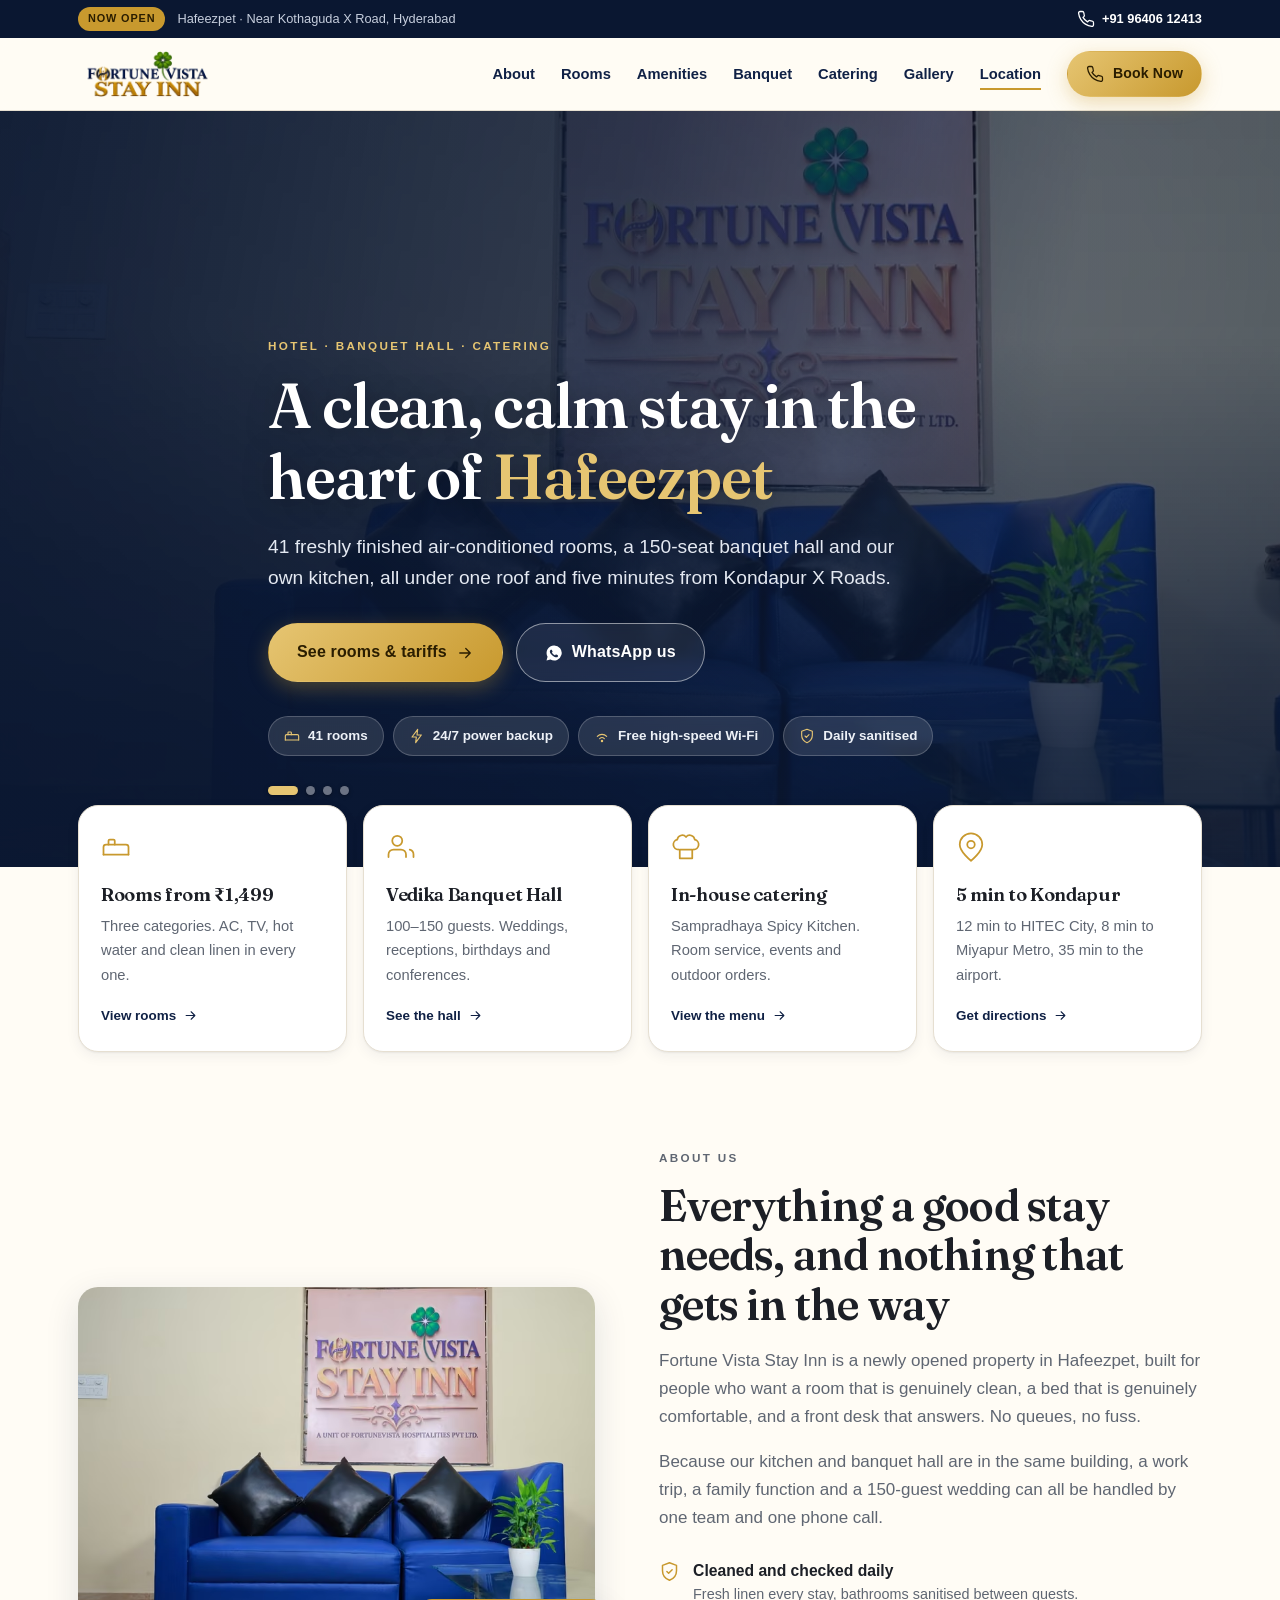
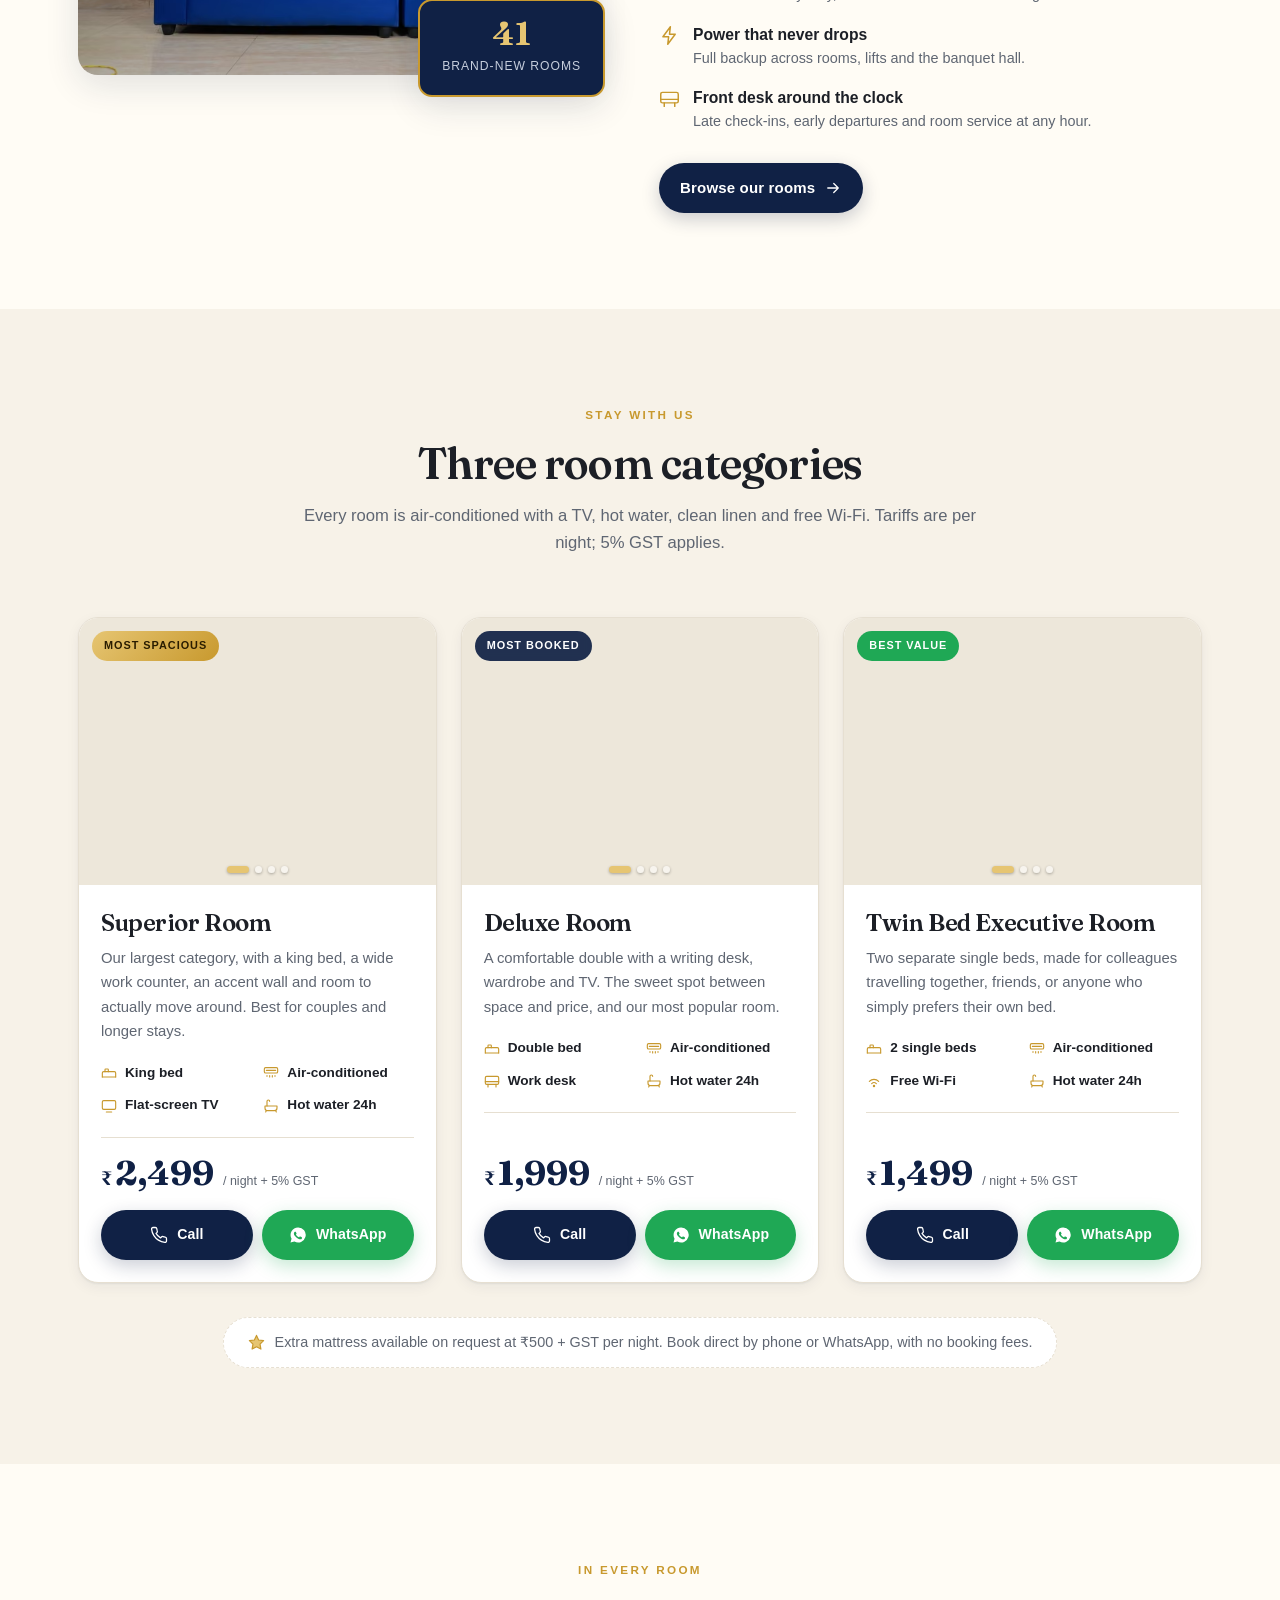
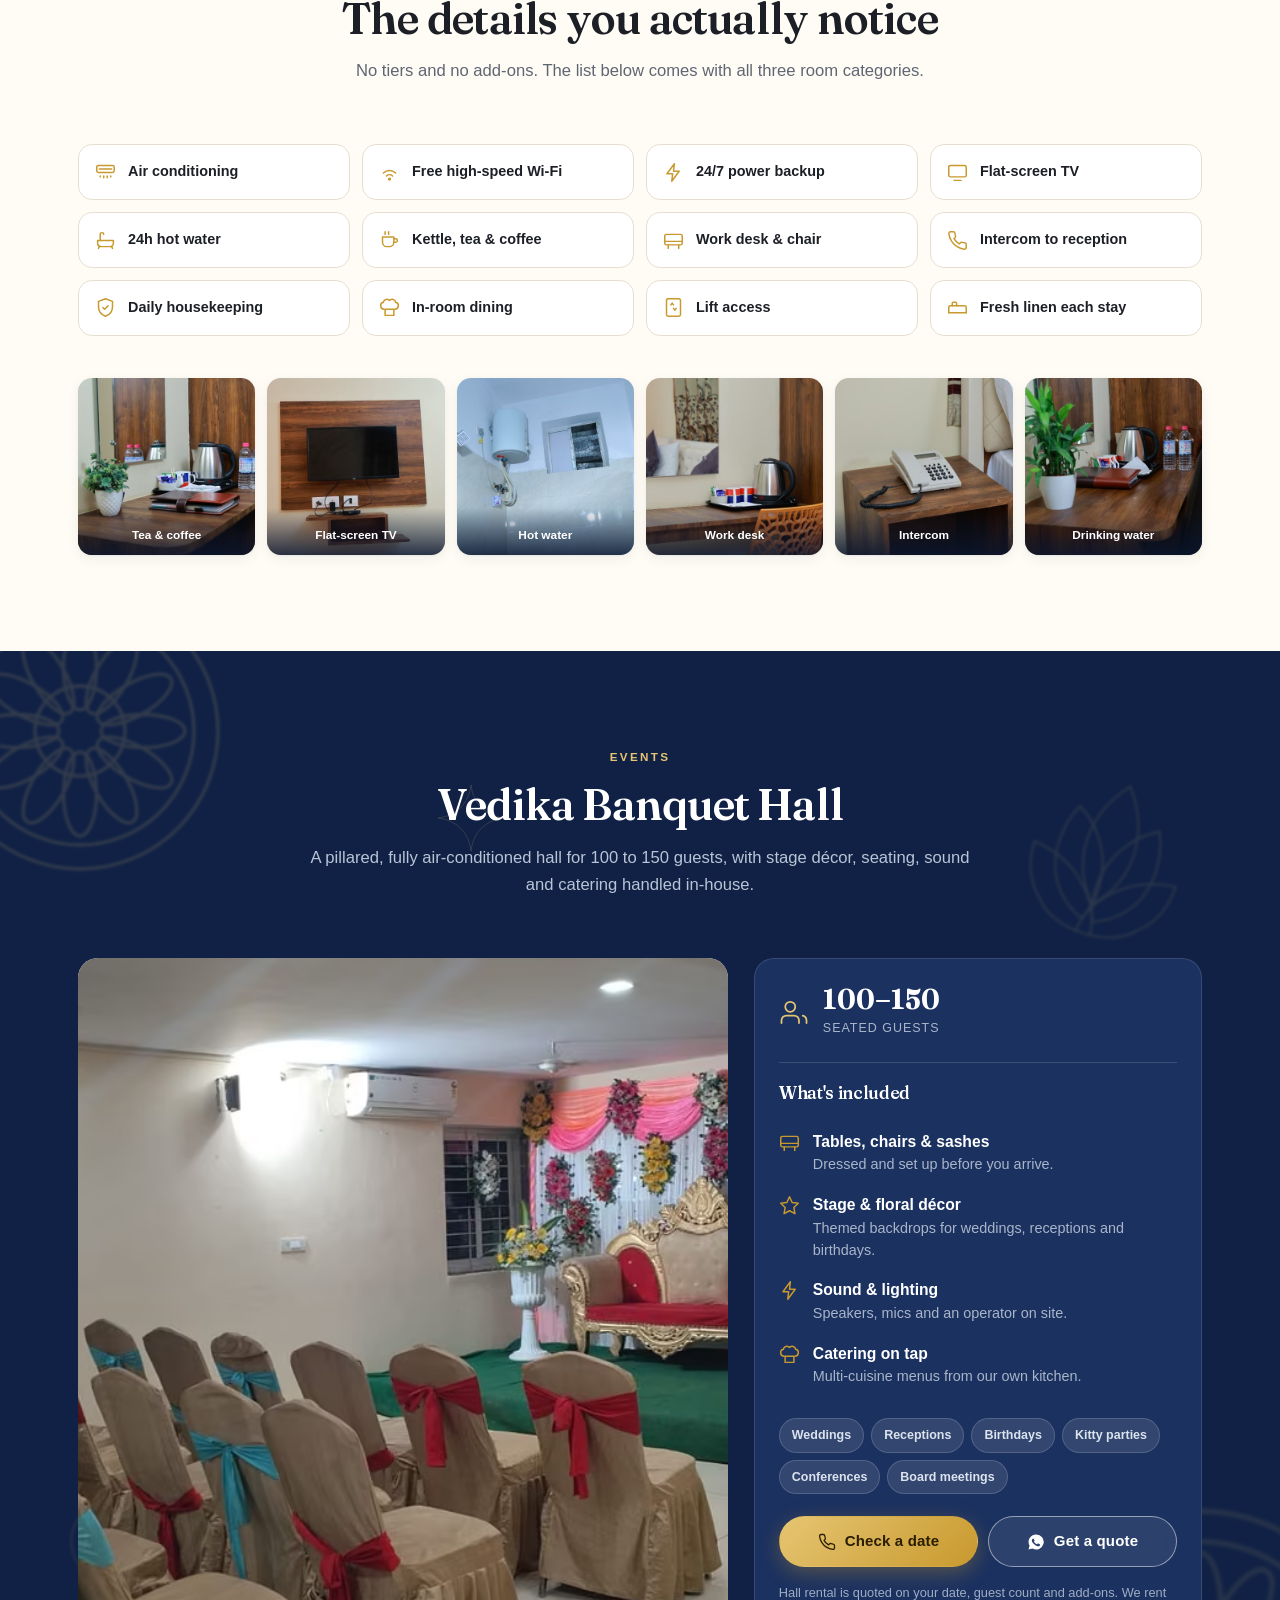
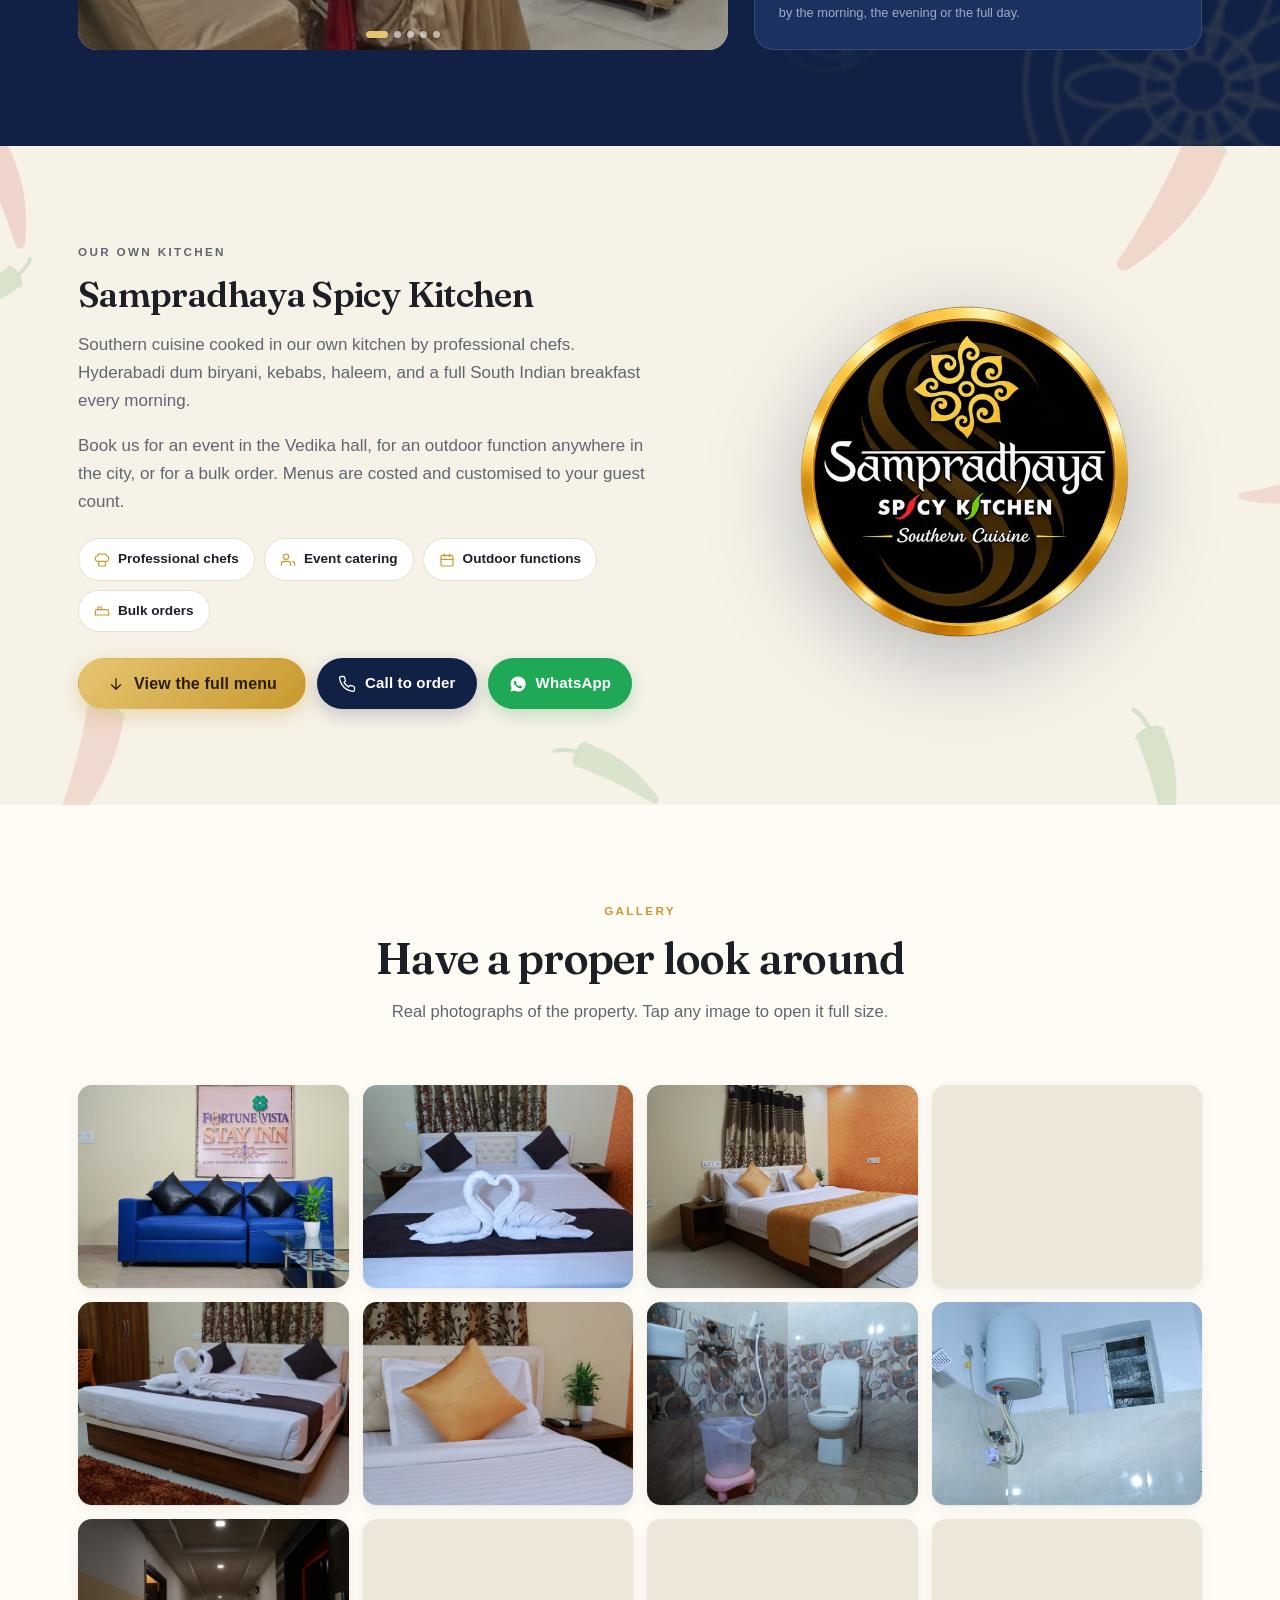
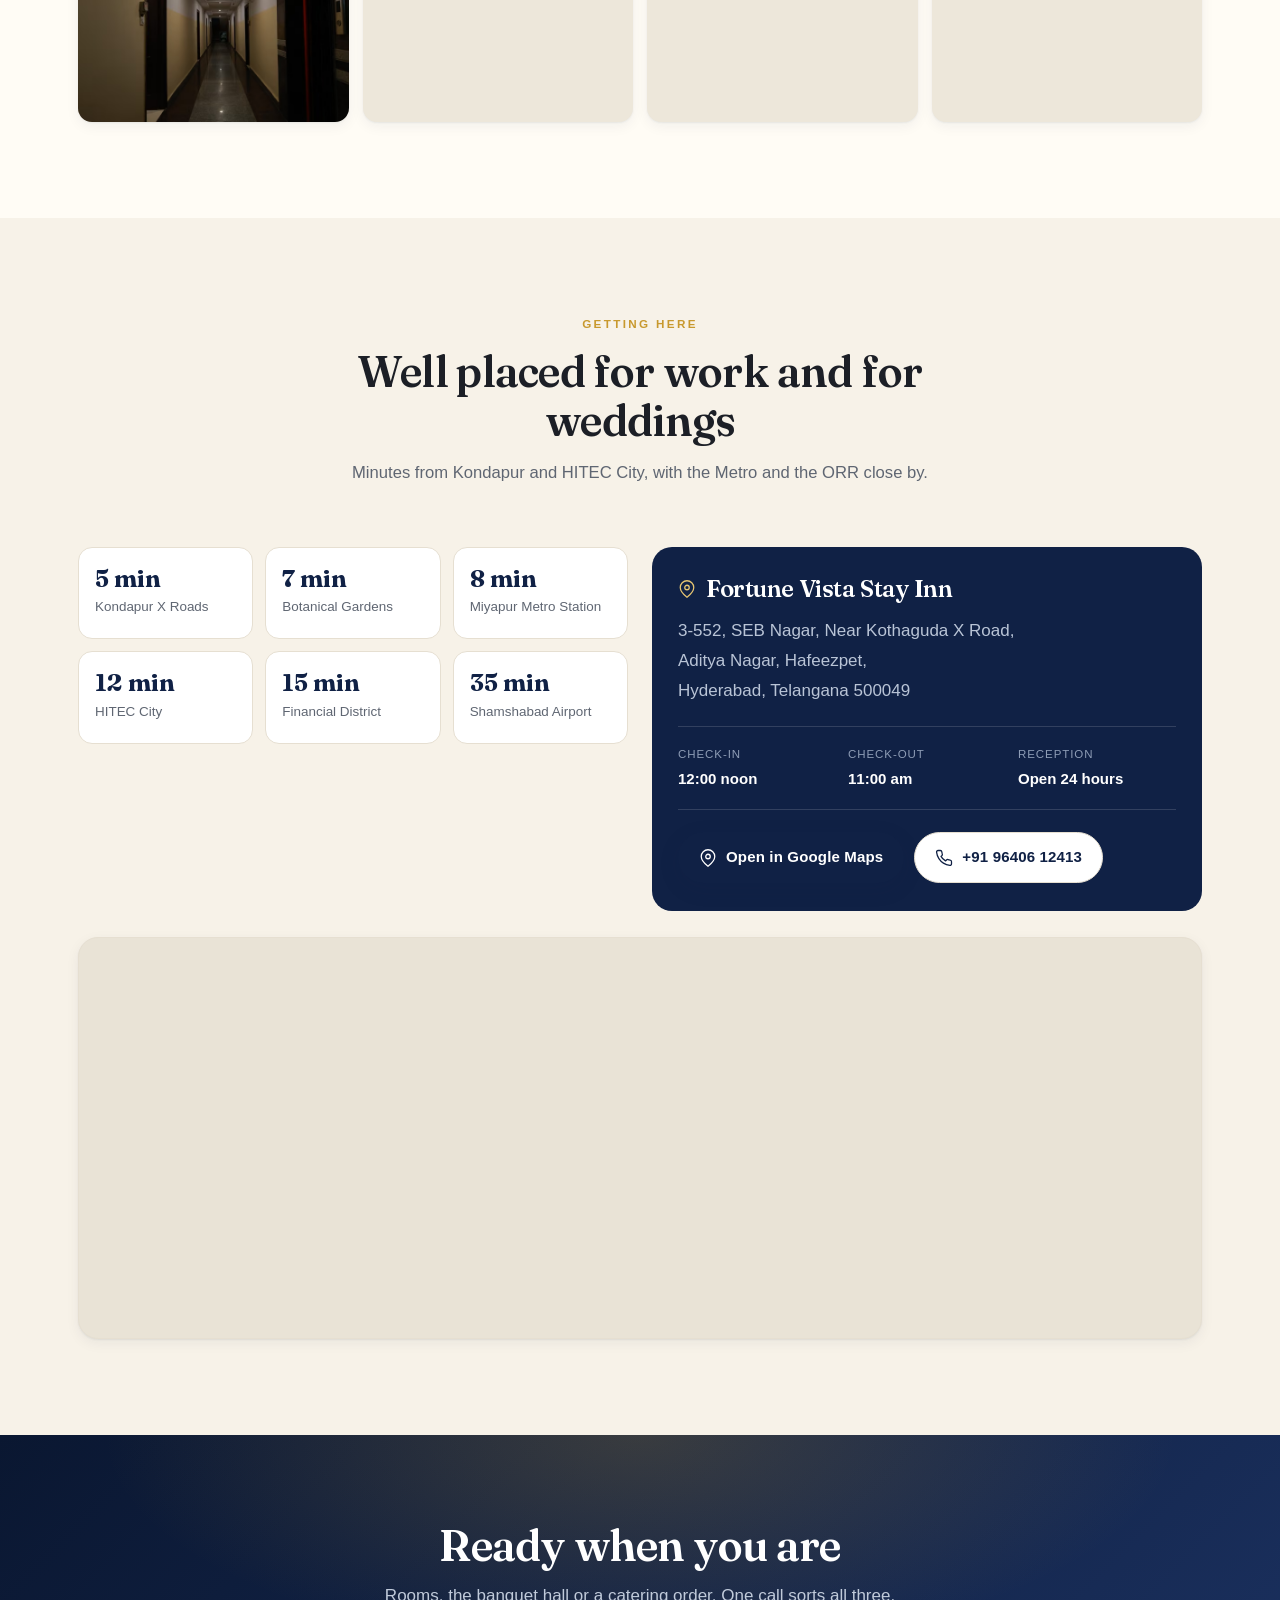
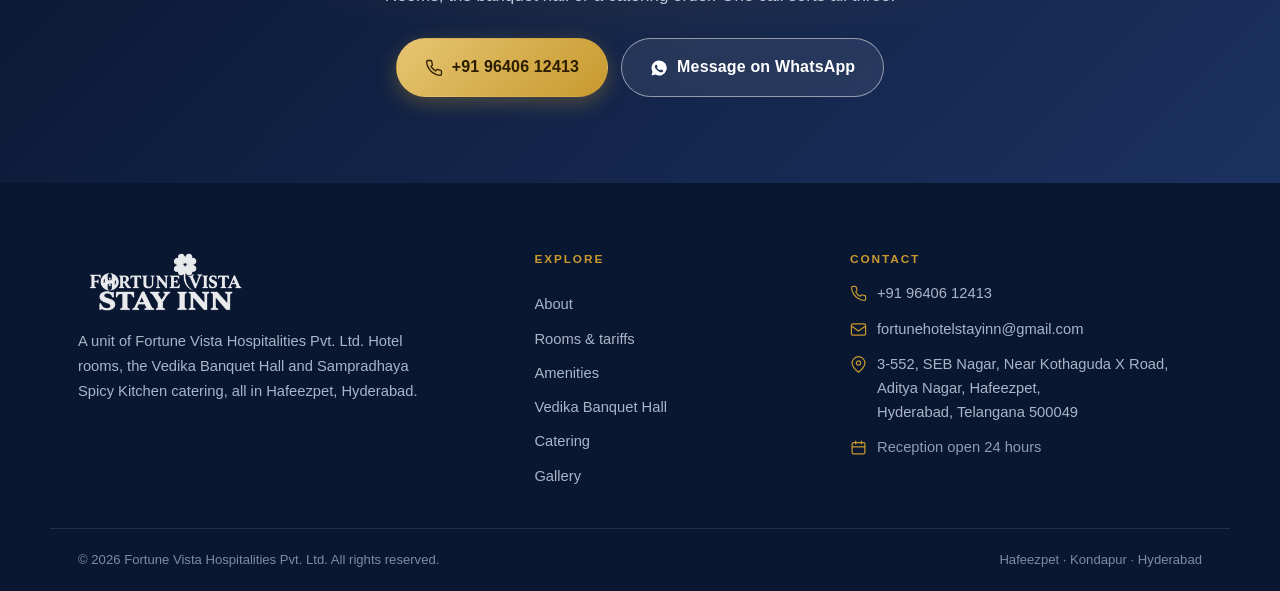
==== index.html @ 3d6b83bf "Build Fortune Vista Stay Inn one-page site Static one-pager for the hotel, Vedika Banquet Hall and S" ====
<!doctype html>
<html lang="en">
<head>
<meta charset="utf-8">
<meta name="viewport" content="width=device-width,initial-scale=1,viewport-fit=cover">
<title>Fortune Vista Stay Inn | Hotel, Banquet Hall &amp; Catering in Hafeezpet, Hyderabad</title>
<meta name="description" content="41 clean, air-conditioned rooms from ₹1,499 in Hafeezpet, Hyderabad. Vedika Banquet Hall for 100–150 guests and Sampradhaya Spicy Kitchen catering. 5 min from Kondapur X Roads.">
<meta name="theme-color" content="#102145">
<link rel="canonical" href="https://www.fortunevistahospitalities.com/">

<meta property="og:type" content="hotel">
<meta property="og:site_name" content="Fortune Vista Stay Inn">
<meta property="og:title" content="Fortune Vista Stay Inn | Rooms, Banquet Hall &amp; Catering in Hafeezpet">
<meta property="og:description" content="41 clean air-conditioned rooms from ₹1,499. Vedika Banquet Hall for 100–150 guests. In-house catering by Sampradhaya Spicy Kitchen.">
<meta property="og:image" content="assets/img/hero-1280.webp">
<meta name="twitter:card" content="summary_large_image">

<link rel="icon" href="assets/img/favicon.svg" type="image/svg+xml">
<link rel="apple-touch-icon" href="assets/img/sampradhaya.png">

<link rel="preload" href="assets/fonts/fraunces-latin.woff2" as="font" type="font/woff2" crossorigin>
<link rel="preload" as="image" href="assets/img/hero-1280.avif" type="image/avif" fetchpriority="high"
      imagesrcset="assets/img/hero-768.avif 768w, assets/img/hero-1280.avif 1280w, assets/img/hero-1600.avif 1600w"
      imagesizes="100vw">
<link rel="stylesheet" href="assets/css/styles.css">
<script>document.documentElement.className+=" js";</script>

<script type="application/ld+json">
{"@context":"https://schema.org","@type":"Hotel","name":"Fortune Vista Stay Inn",
"description":"Premium business hotel with 41 rooms, Vedika Banquet Hall and in-house catering in Hafeezpet, Hyderabad.",
"image":"https://www.fortunevistahospitalities.com/assets/img/hero-1280.webp",
"telephone":"+919640612413","email":"fortunehotelstayinn@gmail.com",
"address":{"@type":"PostalAddress","streetAddress":"3-552, SEB Nagar, Near Kothaguda X Road, Aditya Nagar","addressLocality":"Hafeezpet, Hyderabad","addressRegion":"Telangana","postalCode":"500049","addressCountry":"IN"},
"priceRange":"₹1499-₹2499","numberOfRooms":"41",
"amenityFeature":[{"@type":"LocationFeatureSpecification","name":"Free Wi-Fi","value":true},{"@type":"LocationFeatureSpecification","name":"24/7 Power Backup","value":true},{"@type":"LocationFeatureSpecification","name":"Air Conditioning","value":true},{"@type":"LocationFeatureSpecification","name":"Room Service","value":true},{"@type":"LocationFeatureSpecification","name":"Banquet Hall","value":true}],
"makesOffer":[{"@type":"Offer","name":"Superior Room","price":"2499","priceCurrency":"INR"},{"@type":"Offer","name":"Deluxe Room","price":"1999","priceCurrency":"INR"},{"@type":"Offer","name":"Twin Bed Executive Room","price":"1499","priceCurrency":"INR"}]}
</script>
</head>
<body>

<a class="skip" href="#rooms">Skip to rooms</a>

<!-- ───────────────────────── SVG sprite ───────────────────────── -->
<svg width="0" height="0" style="position:absolute" aria-hidden="true" focusable="false"><defs>
<symbol id="i-phone" viewBox="0 0 24 24"><path d="M22 16.9v3a2 2 0 0 1-2.2 2 19.8 19.8 0 0 1-8.6-3.1 19.5 19.5 0 0 1-6-6A19.8 19.8 0 0 1 2.1 4.2 2 2 0 0 1 4.1 2h3a2 2 0 0 1 2 1.7c.1 1 .3 1.9.6 2.8a2 2 0 0 1-.4 2.1L8 9.9a16 16 0 0 0 6 6l1.3-1.3a2 2 0 0 1 2.1-.5c.9.3 1.8.5 2.8.6a2 2 0 0 1 1.8 2.1z"/></symbol>
<symbol id="i-wa" viewBox="0 0 24 24"><path d="M12 2a10 10 0 0 0-8.6 15L2 22l5.2-1.4A10 10 0 1 0 12 2zm5.6 14.2c-.2.7-1.3 1.3-1.9 1.4-.5.1-1.1.1-1.8-.1-.4-.1-1-.3-1.7-.6a12.6 12.6 0 0 1-4.8-4.3c-.4-.5-.9-1.4-.9-2.6 0-1.3.6-1.9.9-2.1.2-.3.5-.3.7-.3h.5c.2 0 .4 0 .6.5l.8 1.9c.1.2 0 .4-.1.5l-.3.4-.3.3c-.1.1-.2.3 0 .5a8.4 8.4 0 0 0 3.8 3.3c.2.1.4.1.5-.1l.8-1c.2-.2.3-.1.5 0l1.8.9c.2.1.4.2.4.3.1.1.1.6-.1 1.1z"/></symbol>
<symbol id="i-pin" viewBox="0 0 24 24"><path d="M21 10c0 6-9 13-9 13s-9-7-9-13a9 9 0 0 1 18 0z"/><circle cx="12" cy="10" r="3"/></symbol>
<symbol id="i-mail" viewBox="0 0 24 24"><rect x="2" y="4" width="20" height="16" rx="2"/><path d="m2 7 10 7 10-7"/></symbol>
<symbol id="i-wifi" viewBox="0 0 24 24"><path d="M5 12.5a10 10 0 0 1 14 0M8.5 16a5 5 0 0 1 7 0"/><circle cx="12" cy="19.5" r="1" fill="currentColor"/></symbol>
<symbol id="i-power" viewBox="0 0 24 24"><path d="M13 2 4.5 13.5H11L10 22l8.5-11.5H12z"/></symbol>
<symbol id="i-ac" viewBox="0 0 24 24"><rect x="2" y="4" width="20" height="8" rx="2"/><path d="M6 16v1M10 16v2M14 16v2M18 16v1M5 8h14"/></symbol>
<symbol id="i-tv" viewBox="0 0 24 24"><rect x="2" y="4" width="20" height="13" rx="2"/><path d="M8 21h8"/></symbol>
<symbol id="i-bath" viewBox="0 0 24 24"><path d="M3 12h18v3a4 4 0 0 1-4 4H7a4 4 0 0 1-4-4z"/><path d="M6 12V5a2 2 0 0 1 4 0"/><path d="M5 19l-1 2M19 19l1 2"/></symbol>
<symbol id="i-tea" viewBox="0 0 24 24"><path d="M4 8h13v6a5 5 0 0 1-5 5H9a5 5 0 0 1-5-5z"/><path d="M17 10h2a2 2 0 0 1 0 4h-2"/><path d="M7 2v3M11 2v3"/></symbol>
<symbol id="i-clean" viewBox="0 0 24 24"><path d="M12 2 4 5v6c0 5 3.5 9.2 8 11 4.5-1.8 8-6 8-11V5z"/><path d="m9 12 2 2 4-4"/></symbol>
<symbol id="i-desk" viewBox="0 0 24 24"><rect x="2" y="5" width="20" height="12" rx="2"/><path d="M6 21v-4M18 21v-4M2 13h20"/></symbol>
<symbol id="i-lift" viewBox="0 0 24 24"><rect x="4" y="2" width="16" height="20" rx="2"/><path d="m9 9 1.5-2L12 9M15 13l-1.5 2L12 13"/></symbol>
<symbol id="i-bed" viewBox="0 0 24 24"><path d="M2 18v-6a2 2 0 0 1 2-2h16a2 2 0 0 1 2 2v6"/><path d="M2 18h20M6 10V7a1 1 0 0 1 1-1h3a1 1 0 0 1 1 1v3"/></symbol>
<symbol id="i-chef" viewBox="0 0 24 24"><path d="M7 21h10v-7H7z"/><path d="M6 14a4 4 0 0 1-1-7.9A4 4 0 0 1 12 4a4 4 0 0 1 7 2.1A4 4 0 0 1 18 14"/></symbol>
<symbol id="i-cal" viewBox="0 0 24 24"><rect x="3" y="5" width="18" height="16" rx="2"/><path d="M8 3v4M16 3v4M3 11h18"/></symbol>
<symbol id="i-users" viewBox="0 0 24 24"><path d="M16 20v-2a4 4 0 0 0-4-4H6a4 4 0 0 0-4 4v2"/><circle cx="9" cy="7" r="4"/><path d="M22 20v-2a4 4 0 0 0-3-3.9"/></symbol>
<symbol id="i-arrow" viewBox="0 0 24 24"><path d="M5 12h14M13 6l6 6-6 6"/></symbol>
<symbol id="i-close" viewBox="0 0 24 24"><path d="M18 6 6 18M6 6l12 12"/></symbol>
<symbol id="o-mandala" viewBox="0 0 100 100">
  <circle cx="50" cy="50" r="46"/><circle cx="50" cy="50" r="38"/><circle cx="50" cy="50" r="15"/>
  <ellipse cx="50" cy="29" rx="5.5" ry="14" transform="rotate(0 50 50)"/><ellipse cx="50" cy="29" rx="5.5" ry="14" transform="rotate(30 50 50)"/><ellipse cx="50" cy="29" rx="5.5" ry="14" transform="rotate(60 50 50)"/><ellipse cx="50" cy="29" rx="5.5" ry="14" transform="rotate(90 50 50)"/><ellipse cx="50" cy="29" rx="5.5" ry="14" transform="rotate(120 50 50)"/><ellipse cx="50" cy="29" rx="5.5" ry="14" transform="rotate(150 50 50)"/><ellipse cx="50" cy="29" rx="5.5" ry="14" transform="rotate(180 50 50)"/><ellipse cx="50" cy="29" rx="5.5" ry="14" transform="rotate(210 50 50)"/><ellipse cx="50" cy="29" rx="5.5" ry="14" transform="rotate(240 50 50)"/><ellipse cx="50" cy="29" rx="5.5" ry="14" transform="rotate(270 50 50)"/><ellipse cx="50" cy="29" rx="5.5" ry="14" transform="rotate(300 50 50)"/><ellipse cx="50" cy="29" rx="5.5" ry="14" transform="rotate(330 50 50)"/>
</symbol>
<symbol id="o-lotus" viewBox="0 0 100 100">
  <path d="M50 12c9 11 13 23 13 34 0 12-5 23-13 31-8-8-13-19-13-31 0-11 4-23 13-34z"/>
  <path d="M28 30c11 6 18 16 21 26 3 10 2 21-2 30-11-4-19-13-22-23-3-10-2-23 3-33z"/>
  <path d="M72 30c-11 6-18 16-21 26-3 10-2 21 2 30 11-4 19-13 22-23 3-10 2-23-3-33z"/>
  <path d="M11 55c12 1 23 6 30 13 8 7 12 16 13 25-12 1-24-2-31-10-8-7-12-17-12-28z"/>
  <path d="M89 55c-12 1-23 6-30 13-8 7-12 16-13 25 12 1 24-2 31-10 8-7 12-17 12-28z"/>
</symbol>
<symbol id="o-spark" viewBox="0 0 100 100">
  <path d="M50 4C53 30 70 47 96 50 70 53 53 70 50 96 47 70 30 53 4 50 30 47 47 30 50 4Z"/>
</symbol>
<symbol id="o-rings" viewBox="0 0 100 100">
  <circle cx="37" cy="52" r="25"/><circle cx="63" cy="52" r="25"/>
  <path d="M37 27l-6-9h12z"/><path d="M63 27l-6-9h12z"/>
</symbol>
<symbol id="i-chilli" viewBox="0 0 64 120">
  <path fill="currentColor" stroke="none" d="M21 30c0-7 22-7 22 0 2 22-1 46-17 74-2.4 4-7.4 2.8-7-1.6 3-24 4-50.4 2-72.4z"/>
  <path fill="#3F8C42" stroke="none" d="M19.6 30.4c1.4-8.4 23.4-8.4 24.8 0-4.4-4.2-20.4-4.2-24.8 0z"/>
  <path fill="none" stroke="#3F8C42" stroke-width="3.6" stroke-linecap="round" d="M33 26c-2-8-3-13.4-7.4-18.4"/>
</symbol>
<symbol id="i-star" viewBox="0 0 24 24"><path d="m12 2 3 6.5 7 .9-5 4.9 1.2 7L12 18l-6.2 3.3L7 14.3l-5-4.9 7-.9z"/></symbol>
</defs></svg>

<!-- ───────────────────────── Header ───────────────────────── -->
<div class="topbar">
  <div class="wrap topbar__in">
    <span class="topbar__badge">Now Open</span>
    <span class="topbar__txt">Hafeezpet · Near Kothaguda X Road, Hyderabad</span>
    <a class="topbar__tel" href="tel:+919640612413"><svg class="ic"><use href="#i-phone"/></svg>+91 96406 12413</a>
  </div>
</div>

<header class="nav" id="nav">
  <div class="wrap nav__in">
    <a class="nav__brand" href="#top" aria-label="Fortune Vista Stay Inn, home">
      <img src="assets/img/logo-300.webp" width="300" height="100" alt="Fortune Vista Stay Inn">
    </a>
    <nav class="nav__links" id="menu" aria-label="Main">
      <a href="#about">About</a>
      <a href="#rooms">Rooms</a>
      <a href="#amenities">Amenities</a>
      <a href="#banquet">Banquet</a>
      <a href="#catering">Catering</a>
      <a href="#gallery">Gallery</a>
      <a href="#location">Location</a>
      <a class="btn btn--gold nav__cta" href="tel:+919640612413"><svg class="ic"><use href="#i-phone"/></svg>Book Now</a>
    </nav>
    <button class="nav__burger" id="burger" aria-label="Open menu" aria-expanded="false" aria-controls="menu">
      <span></span><span></span><span></span>
    </button>
  </div>
</header>

<main id="top">

<!-- ───────────────────────── Hero ───────────────────────── -->
<section class="hero">
  <div class="hero__slides" id="heroSlides">
    <picture class="hero__bg is-on">
      <source type="image/avif" sizes="100vw" srcset="assets/img/hero-768.avif 768w, assets/img/hero-1280.avif 1280w, assets/img/hero-1600.avif 1600w">
      <source type="image/webp" sizes="100vw" srcset="assets/img/hero-768.webp 768w, assets/img/hero-1280.webp 1280w, assets/img/hero-1600.webp 1600w">
      <img src="assets/img/hero-1280.webp" width="1600" height="900" alt="Reception lounge at Fortune Vista Stay Inn" fetchpriority="high" decoding="async">
    </picture>
    <picture class="hero__bg" data-hero
      data-avif="assets/img/hero2-768.avif 768w, assets/img/hero2-1280.avif 1280w, assets/img/hero2-1600.avif 1600w"
      data-webp="assets/img/hero2-768.webp 768w, assets/img/hero2-1280.webp 1280w, assets/img/hero2-1600.webp 1600w"
      data-src="assets/img/hero2-1280.webp" data-alt="Superior room with a king bed"></picture>
    <picture class="hero__bg" data-hero
      data-avif="assets/img/hero3-768.avif 768w, assets/img/hero3-1280.avif 1280w, assets/img/hero3-1600.avif 1600w"
      data-webp="assets/img/hero3-768.webp 768w, assets/img/hero3-1280.webp 1280w, assets/img/hero3-1600.webp 1600w"
      data-src="assets/img/hero3-1280.webp" data-alt="Vedika Banquet Hall dressed for a wedding"></picture>
    <picture class="hero__bg" data-hero
      data-avif="assets/img/hero4-768.avif 768w, assets/img/hero4-1280.avif 1280w, assets/img/hero4-1600.avif 1600w"
      data-webp="assets/img/hero4-768.webp 768w, assets/img/hero4-1280.webp 1280w, assets/img/hero4-1600.webp 1600w"
      data-src="assets/img/hero4-1280.webp" data-alt="Deluxe room with a double bed"></picture>
  </div>
  <div class="hero__shade"></div>
  <div class="wrap hero__in">
    <p class="eyebrow">Hotel · Banquet Hall · Catering</p>
    <h1>A clean, calm stay in the heart of <em>Hafeezpet</em></h1>
    <p class="hero__sub">41 freshly finished air-conditioned rooms, a 150-seat banquet hall and our own kitchen, all under one roof and five minutes from Kondapur X Roads.</p>
    <div class="hero__cta">
      <a class="btn btn--gold btn--lg" href="#rooms">See rooms &amp; tariffs<svg class="ic"><use href="#i-arrow"/></svg></a>
      <a class="btn btn--ghost btn--lg" href="https://wa.me/919640612413?text=Hi%2C%20I%27d%20like%20to%20check%20room%20availability%20at%20Fortune%20Vista%20Stay%20Inn." target="_blank" rel="noopener"><svg class="ic"><use href="#i-wa"/></svg>WhatsApp us</a>
    </div>
    <ul class="hero__chips">
      <li><svg class="ic"><use href="#i-bed"/></svg>41 rooms</li>
      <li><svg class="ic"><use href="#i-power"/></svg>24/7 power backup</li>
      <li><svg class="ic"><use href="#i-wifi"/></svg>Free high-speed Wi-Fi</li>
      <li><svg class="ic"><use href="#i-clean"/></svg>Daily sanitised</li>
    </ul>
    <div class="hero__dots" id="heroDots" role="tablist" aria-label="Choose a hero photo"></div>
  </div>
</section>

<!-- ───────────────────────── Quick answers ───────────────────────── -->
<section class="quick" id="quick">
  <div class="wrap quick__grid">
    <a class="qcard" href="#rooms">
      <svg class="ic ic--lg"><use href="#i-bed"/></svg>
      <h3>Rooms from ₹1,499</h3>
      <p>Three categories. AC, TV, hot water and clean linen in every one.</p>
      <span class="qcard__go">View rooms<svg class="ic"><use href="#i-arrow"/></svg></span>
    </a>
    <a class="qcard" href="#banquet">
      <svg class="ic ic--lg"><use href="#i-users"/></svg>
      <h3>Vedika Banquet Hall</h3>
      <p>100–150 guests. Weddings, receptions, birthdays and conferences.</p>
      <span class="qcard__go">See the hall<svg class="ic"><use href="#i-arrow"/></svg></span>
    </a>
    <a class="qcard" href="#catering">
      <svg class="ic ic--lg"><use href="#i-chef"/></svg>
      <h3>In-house catering</h3>
      <p>Sampradhaya Spicy Kitchen. Room service, events and outdoor orders.</p>
      <span class="qcard__go">View the menu<svg class="ic"><use href="#i-arrow"/></svg></span>
    </a>
    <a class="qcard" href="#location">
      <svg class="ic ic--lg"><use href="#i-pin"/></svg>
      <h3>5 min to Kondapur</h3>
      <p>12 min to HITEC City, 8 min to Miyapur Metro, 35 min to the airport.</p>
      <span class="qcard__go">Get directions<svg class="ic"><use href="#i-arrow"/></svg></span>
    </a>
  </div>
</section>

<!-- ───────────────────────── About ───────────────────────── -->
<section class="sec" id="about">
  <div class="wrap about">
    <div class="about__media reveal">
      <picture>
        <source type="image/avif" sizes="(max-width:900px) 92vw, 46vw" srcset="assets/img/lobby-760.avif 760w, assets/img/lobby-1200.avif 1200w">
        <source type="image/webp" sizes="(max-width:900px) 92vw, 46vw" srcset="assets/img/lobby-760.webp 760w, assets/img/lobby-1200.webp 1200w">
        <img src="assets/img/lobby-760.webp" width="1200" height="900" alt="Lobby seating at Fortune Vista Stay Inn" loading="lazy" decoding="async">
      </picture>
      <div class="about__stat"><strong>41</strong><span>brand-new rooms</span></div>
    </div>
    <div class="about__body reveal">
      <p class="eyebrow eyebrow--dark">About us</p>
      <h2>Everything a good stay needs, and nothing that gets in the way</h2>
      <p>Fortune Vista Stay Inn is a newly opened property in Hafeezpet, built for people who want a room that is genuinely clean, a bed that is genuinely comfortable, and a front desk that answers. No queues, no fuss.</p>
      <p>Because our kitchen and banquet hall are in the same building, a work trip, a family function and a 150-guest wedding can all be handled by one team and one phone call.</p>
      <ul class="ticks">
        <li><svg class="ic"><use href="#i-clean"/></svg><div><strong>Cleaned and checked daily</strong><span>Fresh linen every stay, bathrooms sanitised between guests.</span></div></li>
        <li><svg class="ic"><use href="#i-power"/></svg><div><strong>Power that never drops</strong><span>Full backup across rooms, lifts and the banquet hall.</span></div></li>
        <li><svg class="ic"><use href="#i-desk"/></svg><div><strong>Front desk around the clock</strong><span>Late check-ins, early departures and room service at any hour.</span></div></li>
      </ul>
      <a class="btn btn--navy" href="#rooms">Browse our rooms<svg class="ic"><use href="#i-arrow"/></svg></a>
    </div>
  </div>
</section>

<!-- ───────────────────────── Rooms ───────────────────────── -->
<section class="sec sec--tint" id="rooms">
  <div class="wrap">
    <header class="sechead reveal">
      <p class="eyebrow eyebrow--dark">Stay with us</p>
      <h2>Three room categories</h2>
      <p class="sechead__sub">Every room is air-conditioned with a TV, hot water, clean linen and free Wi-Fi. Tariffs are per night; 5% GST applies.</p>
    </header>

    <div class="rooms">

      <article class="room reveal">
        <div class="room__media">
          <div class="carousel" data-carousel>
            <div class="carousel__track" tabindex="0" aria-label="Superior room photos">
              <figure class="carousel__slide"><picture>
                <source type="image/avif" sizes="(max-width:720px) 92vw, 33vw" srcset="assets/img/superior-1-480.avif 480w, assets/img/superior-1-700.avif 700w, assets/img/superior-1-1100.avif 1100w">
                <source type="image/webp" sizes="(max-width:720px) 92vw, 33vw" srcset="assets/img/superior-1-480.webp 480w, assets/img/superior-1-700.webp 700w, assets/img/superior-1-1100.webp 1100w">
                <img src="assets/img/superior-1-700.webp" width="1100" height="825" alt="Superior room with king bed and accent wall" loading="lazy" decoding="async"></picture></figure>
              <figure class="carousel__slide"><picture>
                <source type="image/avif" sizes="(max-width:720px) 92vw, 33vw" srcset="assets/img/superior-2-480.avif 480w, assets/img/superior-2-700.avif 700w">
                <source type="image/webp" sizes="(max-width:720px) 92vw, 33vw" srcset="assets/img/superior-2-480.webp 480w, assets/img/superior-2-700.webp 700w">
                <img src="assets/img/superior-2-700.webp" width="1100" height="825" alt="Superior room seen from the doorway" loading="lazy" decoding="async"></picture></figure>
              <figure class="carousel__slide"><picture>
                <source type="image/avif" sizes="(max-width:720px) 92vw, 33vw" srcset="assets/img/superior-3-480.avif 480w, assets/img/superior-3-700.avif 700w">
                <source type="image/webp" sizes="(max-width:720px) 92vw, 33vw" srcset="assets/img/superior-3-480.webp 480w, assets/img/superior-3-700.webp 700w">
                <img src="assets/img/superior-3-700.webp" width="1100" height="825" alt="Towel swans folded on the bed" loading="lazy" decoding="async"></picture></figure>
              <figure class="carousel__slide"><picture>
                <source type="image/avif" sizes="(max-width:720px) 92vw, 33vw" srcset="assets/img/superior-4-480.avif 480w, assets/img/superior-4-700.avif 700w">
                <source type="image/webp" sizes="(max-width:720px) 92vw, 33vw" srcset="assets/img/superior-4-480.webp 480w, assets/img/superior-4-700.webp 700w">
                <img src="assets/img/superior-4-700.webp" width="1100" height="825" alt="Superior room bedside and side table" loading="lazy" decoding="async"></picture></figure>
            </div>
            <button class="carousel__nav carousel__nav--prev" aria-label="Previous photo"><svg class="ic"><use href="#i-arrow"/></svg></button>
            <button class="carousel__nav carousel__nav--next" aria-label="Next photo"><svg class="ic"><use href="#i-arrow"/></svg></button>
            <div class="carousel__dots" aria-hidden="true"></div>
          </div>
          <span class="room__tag room__tag--best">Most spacious</span>
        </div>
        <div class="room__body">
          <h3>Superior Room</h3>
          <p class="room__desc">Our largest category, with a king bed, a wide work counter, an accent wall and room to actually move around. Best for couples and longer stays.</p>
          <ul class="room__feat">
            <li><svg class="ic"><use href="#i-bed"/></svg>King bed</li>
            <li><svg class="ic"><use href="#i-ac"/></svg>Air-conditioned</li>
            <li><svg class="ic"><use href="#i-tv"/></svg>Flat-screen TV</li>
            <li><svg class="ic"><use href="#i-bath"/></svg>Hot water 24h</li>
          </ul>
          <div class="room__foot">
            <p class="price"><span class="price__cur">₹</span><strong>2,499</strong><span class="price__unit">/ night + 5% GST</span></p>
            <div class="room__btns">
              <a class="btn btn--navy" href="tel:+919640612413"><svg class="ic"><use href="#i-phone"/></svg>Call</a>
              <a class="btn btn--wa" href="https://wa.me/919640612413?text=Hi%2C%20I%27d%20like%20to%20book%20a%20Superior%20Room%20(%E2%82%B92%2C499%2Fnight)%20at%20Fortune%20Vista%20Stay%20Inn." target="_blank" rel="noopener"><svg class="ic"><use href="#i-wa"/></svg>WhatsApp</a>
            </div>
          </div>
        </div>
      </article>

      <article class="room reveal">
        <div class="room__media">
          <div class="carousel" data-carousel>
            <div class="carousel__track" tabindex="0" aria-label="Deluxe room photos">
              <figure class="carousel__slide"><picture>
                <source type="image/avif" sizes="(max-width:720px) 92vw, 33vw" srcset="assets/img/deluxe-1-480.avif 480w, assets/img/deluxe-1-700.avif 700w, assets/img/deluxe-1-1100.avif 1100w">
                <source type="image/webp" sizes="(max-width:720px) 92vw, 33vw" srcset="assets/img/deluxe-1-480.webp 480w, assets/img/deluxe-1-700.webp 700w, assets/img/deluxe-1-1100.webp 1100w">
                <img src="assets/img/deluxe-1-700.webp" width="1100" height="825" alt="Deluxe room with double bed and gold runner" loading="lazy" decoding="async"></picture></figure>
              <figure class="carousel__slide"><picture>
                <source type="image/avif" sizes="(max-width:720px) 92vw, 33vw" srcset="assets/img/deluxe-2-480.avif 480w, assets/img/deluxe-2-700.avif 700w">
                <source type="image/webp" sizes="(max-width:720px) 92vw, 33vw" srcset="assets/img/deluxe-2-480.webp 480w, assets/img/deluxe-2-700.webp 700w">
                <img src="assets/img/deluxe-2-700.webp" width="1100" height="825" alt="Deluxe room with window and curtains" loading="lazy" decoding="async"></picture></figure>
              <figure class="carousel__slide"><picture>
                <source type="image/avif" sizes="(max-width:720px) 92vw, 33vw" srcset="assets/img/deluxe-3-480.avif 480w, assets/img/deluxe-3-700.avif 700w">
                <source type="image/webp" sizes="(max-width:720px) 92vw, 33vw" srcset="assets/img/deluxe-3-480.webp 480w, assets/img/deluxe-3-700.webp 700w">
                <img src="assets/img/deluxe-3-700.webp" width="1100" height="825" alt="Deluxe room TV, wardrobe and desk" loading="lazy" decoding="async"></picture></figure>
              <figure class="carousel__slide"><picture>
                <source type="image/avif" sizes="(max-width:720px) 92vw, 33vw" srcset="assets/img/deluxe-4-480.avif 480w, assets/img/deluxe-4-700.avif 700w">
                <source type="image/webp" sizes="(max-width:720px) 92vw, 33vw" srcset="assets/img/deluxe-4-480.webp 480w, assets/img/deluxe-4-700.webp 700w">
                <img src="assets/img/deluxe-4-700.webp" width="1100" height="825" alt="Deluxe room bed made up with fresh linen" loading="lazy" decoding="async"></picture></figure>
            </div>
            <button class="carousel__nav carousel__nav--prev" aria-label="Previous photo"><svg class="ic"><use href="#i-arrow"/></svg></button>
            <button class="carousel__nav carousel__nav--next" aria-label="Next photo"><svg class="ic"><use href="#i-arrow"/></svg></button>
            <div class="carousel__dots" aria-hidden="true"></div>
          </div>
          <span class="room__tag">Most booked</span>
        </div>
        <div class="room__body">
          <h3>Deluxe Room</h3>
          <p class="room__desc">A comfortable double with a writing desk, wardrobe and TV. The sweet spot between space and price, and our most popular room.</p>
          <ul class="room__feat">
            <li><svg class="ic"><use href="#i-bed"/></svg>Double bed</li>
            <li><svg class="ic"><use href="#i-ac"/></svg>Air-conditioned</li>
            <li><svg class="ic"><use href="#i-desk"/></svg>Work desk</li>
            <li><svg class="ic"><use href="#i-bath"/></svg>Hot water 24h</li>
          </ul>
          <div class="room__foot">
            <p class="price"><span class="price__cur">₹</span><strong>1,999</strong><span class="price__unit">/ night + 5% GST</span></p>
            <div class="room__btns">
              <a class="btn btn--navy" href="tel:+919640612413"><svg class="ic"><use href="#i-phone"/></svg>Call</a>
              <a class="btn btn--wa" href="https://wa.me/919640612413?text=Hi%2C%20I%27d%20like%20to%20book%20a%20Deluxe%20Room%20(%E2%82%B91%2C999%2Fnight)%20at%20Fortune%20Vista%20Stay%20Inn." target="_blank" rel="noopener"><svg class="ic"><use href="#i-wa"/></svg>WhatsApp</a>
            </div>
          </div>
        </div>
      </article>

      <article class="room reveal">
        <div class="room__media">
          <div class="carousel" data-carousel>
            <div class="carousel__track" tabindex="0" aria-label="Twin bed executive room photos">
              <figure class="carousel__slide"><picture>
                <source type="image/avif" sizes="(max-width:720px) 92vw, 33vw" srcset="assets/img/twin-1-480.avif 480w, assets/img/twin-1-700.avif 700w, assets/img/twin-1-1100.avif 1100w">
                <source type="image/webp" sizes="(max-width:720px) 92vw, 33vw" srcset="assets/img/twin-1-480.webp 480w, assets/img/twin-1-700.webp 700w, assets/img/twin-1-1100.webp 1100w">
                <img src="assets/img/twin-1-700.webp" width="1100" height="825" alt="Twin bed executive room with two single beds" loading="lazy" decoding="async"></picture></figure>
              <figure class="carousel__slide"><picture>
                <source type="image/avif" sizes="(max-width:720px) 92vw, 33vw" srcset="assets/img/twin-2-480.avif 480w, assets/img/twin-2-700.avif 700w">
                <source type="image/webp" sizes="(max-width:720px) 92vw, 33vw" srcset="assets/img/twin-2-480.webp 480w, assets/img/twin-2-700.webp 700w">
                <img src="assets/img/twin-2-700.webp" width="1100" height="825" alt="Twin beds with fresh white linen" loading="lazy" decoding="async"></picture></figure>
              <figure class="carousel__slide"><picture>
                <source type="image/avif" sizes="(max-width:720px) 92vw, 33vw" srcset="assets/img/twin-3-480.avif 480w, assets/img/twin-3-700.avif 700w">
                <source type="image/webp" sizes="(max-width:720px) 92vw, 33vw" srcset="assets/img/twin-3-480.webp 480w, assets/img/twin-3-700.webp 700w">
                <img src="assets/img/twin-3-700.webp" width="1100" height="825" alt="Twin room with wardrobe and window" loading="lazy" decoding="async"></picture></figure>
              <figure class="carousel__slide"><picture>
                <source type="image/avif" sizes="(max-width:720px) 92vw, 33vw" srcset="assets/img/twin-4-480.avif 480w, assets/img/twin-4-700.avif 700w">
                <source type="image/webp" sizes="(max-width:720px) 92vw, 33vw" srcset="assets/img/twin-4-480.webp 480w, assets/img/twin-4-700.webp 700w">
                <img src="assets/img/twin-4-700.webp" width="1100" height="825" alt="Twin room with side table and plant" loading="lazy" decoding="async"></picture></figure>
            </div>
            <button class="carousel__nav carousel__nav--prev" aria-label="Previous photo"><svg class="ic"><use href="#i-arrow"/></svg></button>
            <button class="carousel__nav carousel__nav--next" aria-label="Next photo"><svg class="ic"><use href="#i-arrow"/></svg></button>
            <div class="carousel__dots" aria-hidden="true"></div>
          </div>
          <span class="room__tag room__tag--value">Best value</span>
        </div>
        <div class="room__body">
          <h3>Twin Bed Executive Room</h3>
          <p class="room__desc">Two separate single beds, made for colleagues travelling together, friends, or anyone who simply prefers their own bed.</p>
          <ul class="room__feat">
            <li><svg class="ic"><use href="#i-bed"/></svg>2 single beds</li>
            <li><svg class="ic"><use href="#i-ac"/></svg>Air-conditioned</li>
            <li><svg class="ic"><use href="#i-wifi"/></svg>Free Wi-Fi</li>
            <li><svg class="ic"><use href="#i-bath"/></svg>Hot water 24h</li>
          </ul>
          <div class="room__foot">
            <p class="price"><span class="price__cur">₹</span><strong>1,499</strong><span class="price__unit">/ night + 5% GST</span></p>
            <div class="room__btns">
              <a class="btn btn--navy" href="tel:+919640612413"><svg class="ic"><use href="#i-phone"/></svg>Call</a>
              <a class="btn btn--wa" href="https://wa.me/919640612413?text=Hi%2C%20I%27d%20like%20to%20book%20a%20Twin%20Bed%20Executive%20Room%20(%E2%82%B91%2C499%2Fnight)%20at%20Fortune%20Vista%20Stay%20Inn." target="_blank" rel="noopener"><svg class="ic"><use href="#i-wa"/></svg>WhatsApp</a>
            </div>
          </div>
        </div>
      </article>

    </div>

    <p class="rooms__note reveal"><svg class="ic"><use href="#i-star"/></svg> Extra mattress available on request at ₹500 + GST per night. Book direct by phone or WhatsApp, with no booking fees.</p>
  </div>
</section>

<!-- ───────────────────────── Amenities ───────────────────────── -->
<section class="sec" id="amenities">
  <div class="wrap">
    <header class="sechead reveal">
      <p class="eyebrow eyebrow--dark">In every room</p>
      <h2>The details you actually notice</h2>
      <p class="sechead__sub">No tiers and no add-ons. The list below comes with all three room categories.</p>
    </header>

    <ul class="amen reveal">
      <li><svg class="ic"><use href="#i-ac"/></svg><span>Air conditioning</span></li>
      <li><svg class="ic"><use href="#i-wifi"/></svg><span>Free high-speed Wi-Fi</span></li>
      <li><svg class="ic"><use href="#i-power"/></svg><span>24/7 power backup</span></li>
      <li><svg class="ic"><use href="#i-tv"/></svg><span>Flat-screen TV</span></li>
      <li><svg class="ic"><use href="#i-bath"/></svg><span>24h hot water</span></li>
      <li><svg class="ic"><use href="#i-tea"/></svg><span>Kettle, tea &amp; coffee</span></li>
      <li><svg class="ic"><use href="#i-desk"/></svg><span>Work desk &amp; chair</span></li>
      <li><svg class="ic"><use href="#i-phone"/></svg><span>Intercom to reception</span></li>
      <li><svg class="ic"><use href="#i-clean"/></svg><span>Daily housekeeping</span></li>
      <li><svg class="ic"><use href="#i-chef"/></svg><span>In-room dining</span></li>
      <li><svg class="ic"><use href="#i-lift"/></svg><span>Lift access</span></li>
      <li><svg class="ic"><use href="#i-bed"/></svg><span>Fresh linen each stay</span></li>
    </ul>

    <div class="strip reveal" id="detailStrip">
      <figure class="strip__it" data-lb="assets/img/detail-tea-700.webp" data-cap="Kettle with complimentary tea and coffee"><picture><source type="image/avif" srcset="assets/img/detail-tea-440.avif"><img src="assets/img/detail-tea-440.webp" width="700" height="700" alt="Kettle with complimentary tea and coffee" loading="lazy" decoding="async"></picture><figcaption>Tea &amp; coffee</figcaption></figure>
      <figure class="strip__it" data-lb="assets/img/detail-tv-700.webp" data-cap="Wall-mounted flat-screen television"><picture><source type="image/avif" srcset="assets/img/detail-tv-440.avif"><img src="assets/img/detail-tv-440.webp" width="700" height="700" alt="Wall-mounted flat-screen television" loading="lazy" decoding="async"></picture><figcaption>Flat-screen TV</figcaption></figure>
      <figure class="strip__it" data-lb="assets/img/detail-bath-700.webp" data-cap="Shower with geyser and fresh towels"><picture><source type="image/avif" srcset="assets/img/detail-bath-440.avif"><img src="assets/img/detail-bath-440.webp" width="700" height="700" alt="Shower with geyser and fresh towels" loading="lazy" decoding="async"></picture><figcaption>Hot water</figcaption></figure>
      <figure class="strip__it" data-lb="assets/img/detail-desk-700.webp" data-cap="Work counter with chair and kettle"><picture><source type="image/avif" srcset="assets/img/detail-desk-440.avif"><img src="assets/img/detail-desk-440.webp" width="700" height="700" alt="Work counter with chair and kettle" loading="lazy" decoding="async"></picture><figcaption>Work desk</figcaption></figure>
      <figure class="strip__it" data-lb="assets/img/detail-phone-700.webp" data-cap="Bedside intercom telephone"><picture><source type="image/avif" srcset="assets/img/detail-phone-440.avif"><img src="assets/img/detail-phone-440.webp" width="700" height="700" alt="Bedside intercom telephone" loading="lazy" decoding="async"></picture><figcaption>Intercom</figcaption></figure>
      <figure class="strip__it" data-lb="assets/img/detail-plant-700.webp" data-cap="Dressing counter with mirror and bottled water"><picture><source type="image/avif" srcset="assets/img/detail-plant-440.avif"><img src="assets/img/detail-plant-440.webp" width="700" height="700" alt="Dressing counter with mirror and bottled water" loading="lazy" decoding="async"></picture><figcaption>Drinking water</figcaption></figure>
    </div>
  </div>
</section>

<!-- ───────────────────────── Banquet ───────────────────────── -->
<section class="sec sec--navy sec--ornate" id="banquet">
  <div class="ornaments" aria-hidden="true">
    <svg class="orn o1"><use href="#o-mandala"/></svg>
    <svg class="orn o2"><use href="#o-lotus"/></svg>
    <svg class="orn o3"><use href="#o-spark"/></svg>
    <svg class="orn o4"><use href="#o-mandala"/></svg>
    <svg class="orn o5"><use href="#o-rings"/></svg>
    <svg class="orn o6"><use href="#o-spark"/></svg>
    <svg class="orn o7"><use href="#o-lotus"/></svg>
  </div>
  <div class="wrap">
    <header class="sechead sechead--light reveal">
      <p class="eyebrow">Events</p>
      <h2>Vedika Banquet Hall</h2>
      <p class="sechead__sub">A pillared, fully air-conditioned hall for 100 to 150 guests, with stage décor, seating, sound and catering handled in-house.</p>
    </header>

    <div class="banquet reveal">
      <div class="banquet__hero">
        <div class="carousel carousel--big" data-carousel>
          <div class="carousel__track" tabindex="0" aria-label="Vedika Banquet Hall photos">
            <figure class="carousel__slide"><picture>
              <source type="image/avif" sizes="(max-width:900px) 94vw, 62vw" srcset="assets/img/banquet-1-640.avif 640w, assets/img/banquet-1-1000.avif 1000w, assets/img/banquet-1-1600.avif 1600w">
              <source type="image/webp" sizes="(max-width:900px) 94vw, 62vw" srcset="assets/img/banquet-1-640.webp 640w, assets/img/banquet-1-1000.webp 1000w, assets/img/banquet-1-1600.webp 1600w">
              <img src="assets/img/banquet-1-1000.webp" width="1600" height="900" alt="Vedika Banquet Hall set for a wedding with floral stage" loading="lazy" decoding="async"></picture></figure>
            <figure class="carousel__slide"><picture>
              <source type="image/avif" sizes="(max-width:900px) 94vw, 62vw" srcset="assets/img/banquet-2-640.avif 640w, assets/img/banquet-2-1000.avif 1000w">
              <source type="image/webp" sizes="(max-width:900px) 94vw, 62vw" srcset="assets/img/banquet-2-640.webp 640w, assets/img/banquet-2-1000.webp 1000w">
              <img src="assets/img/banquet-2-1000.webp" width="1000" height="750" alt="Banquet hall with theatre seating and projector screen" loading="lazy" decoding="async"></picture></figure>
            <figure class="carousel__slide"><picture>
              <source type="image/avif" sizes="(max-width:900px) 94vw, 62vw" srcset="assets/img/banquet-3-640.avif 640w, assets/img/banquet-3-1000.avif 1000w">
              <source type="image/webp" sizes="(max-width:900px) 94vw, 62vw" srcset="assets/img/banquet-3-640.webp 640w, assets/img/banquet-3-1000.webp 1000w">
              <img src="assets/img/banquet-3-1000.webp" width="1000" height="750" alt="Guest chairs dressed with sashes facing the stage" loading="lazy" decoding="async"></picture></figure>
            <figure class="carousel__slide"><picture>
              <source type="image/avif" sizes="(max-width:900px) 94vw, 62vw" srcset="assets/img/banquet-4-640.avif 640w, assets/img/banquet-4-1000.avif 1000w">
              <source type="image/webp" sizes="(max-width:900px) 94vw, 62vw" srcset="assets/img/banquet-4-640.webp 640w, assets/img/banquet-4-1000.webp 1000w">
              <img src="assets/img/banquet-4-1000.webp" width="1000" height="750" alt="Full hall view towards the decorated stage" loading="lazy" decoding="async"></picture></figure>
            <figure class="carousel__slide"><picture>
              <source type="image/avif" sizes="(max-width:900px) 94vw, 62vw" srcset="assets/img/banquet-5-640.avif 640w, assets/img/banquet-5-1000.avif 1000w">
              <source type="image/webp" sizes="(max-width:900px) 94vw, 62vw" srcset="assets/img/banquet-5-640.webp 640w, assets/img/banquet-5-1000.webp 1000w">
              <img src="assets/img/banquet-5-1000.webp" width="1000" height="750" alt="Banquet hall entrance with draped curtains" loading="lazy" decoding="async"></picture></figure>
          </div>
          <button class="carousel__nav carousel__nav--prev" aria-label="Previous photo"><svg class="ic"><use href="#i-arrow"/></svg></button>
          <button class="carousel__nav carousel__nav--next" aria-label="Next photo"><svg class="ic"><use href="#i-arrow"/></svg></button>
          <div class="carousel__dots" aria-hidden="true"></div>
        </div>
      </div>

      <aside class="banquet__side">
        <div class="banquet__cap">
          <svg class="ic ic--lg"><use href="#i-users"/></svg>
          <div><strong>100–150</strong><span>seated guests</span></div>
        </div>
        <h3>What's included</h3>
        <ul class="ticks ticks--light">
          <li><svg class="ic"><use href="#i-desk"/></svg><div><strong>Tables, chairs &amp; sashes</strong><span>Dressed and set up before you arrive.</span></div></li>
          <li><svg class="ic"><use href="#i-star"/></svg><div><strong>Stage &amp; floral décor</strong><span>Themed backdrops for weddings, receptions and birthdays.</span></div></li>
          <li><svg class="ic"><use href="#i-power"/></svg><div><strong>Sound &amp; lighting</strong><span>Speakers, mics and an operator on site.</span></div></li>
          <li><svg class="ic"><use href="#i-chef"/></svg><div><strong>Catering on tap</strong><span>Multi-cuisine menus from our own kitchen.</span></div></li>
        </ul>
        <p class="banquet__events"><span>Weddings</span><span>Receptions</span><span>Birthdays</span><span>Kitty parties</span><span>Conferences</span><span>Board meetings</span></p>
        <div class="banquet__btns">
          <a class="btn btn--gold" href="tel:+919640612413"><svg class="ic"><use href="#i-phone"/></svg>Check a date</a>
          <a class="btn btn--ghost" href="https://wa.me/919640612413?text=Hi%2C%20I%27d%20like%20to%20enquire%20about%20Vedika%20Banquet%20Hall.%20Event%20type%3A%20%2C%20date%3A%20%2C%20guests%3A%20" target="_blank" rel="noopener"><svg class="ic"><use href="#i-wa"/></svg>Get a quote</a>
        </div>
        <p class="banquet__fine">Hall rental is quoted on your date, guest count and add-ons. We rent by the morning, the evening or the full day.</p>
      </aside>
    </div>
  </div>
</section>

<!-- ───────────────────────── Catering ───────────────────────── -->
<section class="sec sec--tint sec--spice" id="catering">
  <div class="chillis" aria-hidden="true">
    <svg class="chilli chilli--red  c1"><use href="#i-chilli"/></svg>
    <svg class="chilli chilli--green c2"><use href="#i-chilli"/></svg>
    <svg class="chilli chilli--red  c3"><use href="#i-chilli"/></svg>
    <svg class="chilli chilli--green c4"><use href="#i-chilli"/></svg>
    <svg class="chilli chilli--red  c5"><use href="#i-chilli"/></svg>
    <svg class="chilli chilli--green c6"><use href="#i-chilli"/></svg>
    <svg class="chilli chilli--red  c7"><use href="#i-chilli"/></svg>
  </div>
  <div class="wrap catering">
    <div class="catering__body reveal">
      <p class="eyebrow eyebrow--dark">Our own kitchen</p>
      <h2>Sampradhaya Spicy Kitchen</h2>
      <p>Southern cuisine cooked in our own kitchen by professional chefs. Hyderabadi dum biryani, kebabs, haleem, and a full South Indian breakfast every morning.</p>
      <p>Book us for an event in the Vedika hall, for an outdoor function anywhere in the city, or for a bulk order. Menus are costed and customised to your guest count.</p>
      <ul class="catering__pills">
        <li><svg class="ic"><use href="#i-chef"/></svg>Professional chefs</li>
        <li><svg class="ic"><use href="#i-users"/></svg>Event catering</li>
        <li><svg class="ic"><use href="#i-cal"/></svg>Outdoor functions</li>
        <li><svg class="ic"><use href="#i-bed"/></svg>Bulk orders</li>
      </ul>
      <div class="catering__btns">
        <button class="btn btn--gold btn--lg" id="menuOpen" type="button"><svg class="ic"><use href="#i-arrow"/></svg>View the full menu</button>
        <a class="btn btn--navy" href="tel:+919640612413"><svg class="ic"><use href="#i-phone"/></svg>Call to order</a>
        <a class="btn btn--wa" href="https://wa.me/919640612413?text=Hi%2C%20I%27d%20like%20to%20order%20from%20Sampradhaya%20Spicy%20Kitchen." target="_blank" rel="noopener"><svg class="ic"><use href="#i-wa"/></svg>WhatsApp</a>
      </div>
    </div>
    <aside class="kitchen reveal">
      <img class="kitchen__logo" src="assets/img/sampradhaya-640.webp"
           srcset="assets/img/sampradhaya-320.webp 320w, assets/img/sampradhaya-640.webp 640w"
           sizes="(max-width:900px) 280px, 400px" width="640" height="640"
           alt="Sampradhaya Spicy Kitchen logo" loading="lazy" decoding="async">
    </aside>
  </div>
</section>

<!-- ───────────────────────── Gallery ───────────────────────── -->
<section class="sec" id="gallery">
  <div class="wrap">
    <header class="sechead reveal">
      <p class="eyebrow eyebrow--dark">Gallery</p>
      <h2>Have a proper look around</h2>
      <p class="sechead__sub">Real photographs of the property. Tap any image to open it full size.</p>
    </header>
    <div class="grid" id="galleryGrid">
      <figure class="grid__it" data-lb="assets/img/lobby-1200.webp" data-cap="Reception lounge"><picture><source type="image/avif" sizes="(max-width:700px) 46vw, 24vw" srcset="assets/img/lobby-760.avif 760w, assets/img/lobby-1200.avif 1200w"><img src="assets/img/lobby-760.webp" width="1000" height="750" alt="Reception lounge with sofa and brand signage" loading="lazy" decoding="async"></picture></figure>
      <figure class="grid__it" data-lb="assets/img/superior-1-1100.webp" data-cap="Superior room"><picture><source type="image/avif" sizes="(max-width:700px) 46vw, 24vw" srcset="assets/img/superior-1-700.avif 700w, assets/img/superior-1-1100.avif 1100w"><img src="assets/img/superior-1-700.webp" width="1000" height="750" alt="Superior room with king bed and accent wall" loading="lazy" decoding="async"></picture></figure>
      <figure class="grid__it" data-lb="assets/img/deluxe-1-1100.webp" data-cap="Deluxe room"><picture><source type="image/avif" sizes="(max-width:700px) 46vw, 24vw" srcset="assets/img/deluxe-1-700.avif 700w, assets/img/deluxe-1-1100.avif 1100w"><img src="assets/img/deluxe-1-700.webp" width="1000" height="750" alt="Deluxe room with double bed and gold runner" loading="lazy" decoding="async"></picture></figure>
      <figure class="grid__it" data-lb="assets/img/twin-1-1100.webp" data-cap="Twin bed executive room"><picture><source type="image/avif" sizes="(max-width:700px) 46vw, 24vw" srcset="assets/img/twin-1-700.avif 700w, assets/img/twin-1-1100.avif 1100w"><img src="assets/img/twin-1-700.webp" width="1000" height="750" alt="Twin bed executive room with two single beds" loading="lazy" decoding="async"></picture></figure>
      <figure class="grid__it" data-lb="assets/img/g-1-1000.webp" data-cap="Turndown service"><picture><source type="image/avif" sizes="(max-width:700px) 46vw, 24vw" srcset="assets/img/g-1-600.avif 600w, assets/img/g-1-1000.avif 1000w"><img src="assets/img/g-1-600.webp" width="1000" height="750" alt="Bed dressed with folded towel swans" loading="lazy" decoding="async"></picture></figure>
      <figure class="grid__it" data-lb="assets/img/g-4-1000.webp" data-cap="Fresh linen"><picture><source type="image/avif" sizes="(max-width:700px) 46vw, 24vw" srcset="assets/img/g-4-600.avif 600w, assets/img/g-4-1000.avif 1000w"><img src="assets/img/g-4-600.webp" width="1000" height="750" alt="Close-up of fresh pillows and bed linen" loading="lazy" decoding="async"></picture></figure>
      <figure class="grid__it" data-lb="assets/img/g-6-1000.webp" data-cap="Bathroom"><picture><source type="image/avif" sizes="(max-width:700px) 46vw, 24vw" srcset="assets/img/g-6-600.avif 600w, assets/img/g-6-1000.avif 1000w"><img src="assets/img/g-6-600.webp" width="1000" height="750" alt="Bathroom with wash basin and western WC" loading="lazy" decoding="async"></picture></figure>
      <figure class="grid__it" data-lb="assets/img/detail-bath-700.webp" data-cap="Hot water, around the clock"><picture><source type="image/avif" sizes="(max-width:700px) 46vw, 24vw" srcset="assets/img/detail-bath-440.avif 440w, assets/img/detail-bath-700.avif 700w"><img src="assets/img/detail-bath-440.webp" width="1000" height="750" alt="Shower with geyser and fresh towels" loading="lazy" decoding="async"></picture></figure>
      <figure class="grid__it" data-lb="assets/img/g-9-1000.webp" data-cap="Guest corridor"><picture><source type="image/avif" sizes="(max-width:700px) 46vw, 24vw" srcset="assets/img/g-9-600.avif 600w, assets/img/g-9-1000.avif 1000w"><img src="assets/img/g-9-600.webp" width="1000" height="750" alt="Corridor leading to the guest rooms" loading="lazy" decoding="async"></picture></figure>
      <figure class="grid__it" data-lb="assets/img/banquet-1-1000.webp" data-cap="Vedika Hall, wedding setup"><picture><source type="image/avif" sizes="(max-width:700px) 46vw, 24vw" srcset="assets/img/banquet-1-640.avif 640w, assets/img/banquet-1-1000.avif 1000w"><img src="assets/img/banquet-1-640.webp" width="1000" height="750" alt="Vedika Banquet Hall dressed for a wedding" loading="lazy" decoding="async"></picture></figure>
      <figure class="grid__it" data-lb="assets/img/banquet-2-1000.webp" data-cap="Vedika Hall, conference setup"><picture><source type="image/avif" sizes="(max-width:700px) 46vw, 24vw" srcset="assets/img/banquet-2-640.avif 640w, assets/img/banquet-2-1000.avif 1000w"><img src="assets/img/banquet-2-640.webp" width="1000" height="750" alt="Banquet hall with theatre seating and projector screen" loading="lazy" decoding="async"></picture></figure>
      <figure class="grid__it" data-lb="assets/img/banquet-4-1000.webp" data-cap="Vedika Hall, full view"><picture><source type="image/avif" sizes="(max-width:700px) 46vw, 24vw" srcset="assets/img/banquet-4-640.avif 640w, assets/img/banquet-4-1000.avif 1000w"><img src="assets/img/banquet-4-640.webp" width="1000" height="750" alt="Banquet hall looking towards the decorated stage" loading="lazy" decoding="async"></picture></figure>
    </div>
  </div>
</section>

<!-- ───────────────────────── Location ───────────────────────── -->
<section class="sec sec--tint" id="location">
  <div class="wrap">
    <header class="sechead reveal">
      <p class="eyebrow eyebrow--dark">Getting here</p>
      <h2>Well placed for work and for weddings</h2>
      <p class="sechead__sub">Minutes from Kondapur and HITEC City, with the Metro and the ORR close by.</p>
    </header>

    <div class="loc">
      <ul class="loc__dist reveal">
        <li><strong>5 min</strong><span>Kondapur X Roads</span></li>
        <li><strong>7 min</strong><span>Botanical Gardens</span></li>
        <li><strong>8 min</strong><span>Miyapur Metro Station</span></li>
        <li><strong>12 min</strong><span>HITEC City</span></li>
        <li><strong>15 min</strong><span>Financial District</span></li>
        <li><strong>35 min</strong><span>Shamshabad Airport</span></li>
      </ul>

      <div class="loc__card reveal">
        <h3><svg class="ic"><use href="#i-pin"/></svg> Fortune Vista Stay Inn</h3>
        <address>
          3-552, SEB Nagar, Near Kothaguda X Road,<br>
          Aditya Nagar, Hafeezpet,<br>
          Hyderabad, Telangana 500049
        </address>
        <dl class="loc__meta">
          <div><dt>Check-in</dt><dd>12:00 noon</dd></div>
          <div><dt>Check-out</dt><dd>11:00 am</dd></div>
          <div><dt>Reception</dt><dd>Open 24 hours</dd></div>
        </dl>
        <div class="loc__btns">
          <a class="btn btn--navy" href="https://www.google.com/maps/search/?api=1&query=Fortune+Vista+Stay+Inn%2C+3-552+SEB+Nagar%2C+Aditya+Nagar%2C+Hafeezpet%2C+Hyderabad%2C+Telangana+500049" target="_blank" rel="noopener"><svg class="ic"><use href="#i-pin"/></svg>Open in Google Maps</a>
          <a class="btn btn--line" href="tel:+919640612413"><svg class="ic"><use href="#i-phone"/></svg>+91 96406 12413</a>
        </div>
      </div>
    </div>

    <div class="loc__map reveal">
      <iframe title="Map showing Fortune Vista Stay Inn in Hafeezpet, Hyderabad" loading="lazy" referrerpolicy="no-referrer-when-downgrade"
        src="https://www.google.com/maps?q=3-552%20SEB%20Nagar%2C%20Aditya%20Nagar%2C%20Hafeezpet%2C%20Hyderabad%2C%20Telangana%20500049&output=embed"></iframe>
    </div>
  </div>
</section>

<!-- ───────────────────────── CTA ───────────────────────── -->
<section class="cta">
  <div class="wrap cta__in reveal">
    <h2>Ready when you are</h2>
    <p>Rooms, the banquet hall or a catering order. One call sorts all three.</p>
    <div class="cta__btns">
      <a class="btn btn--gold btn--lg" href="tel:+919640612413"><svg class="ic"><use href="#i-phone"/></svg>+91 96406 12413</a>
      <a class="btn btn--ghost btn--lg" href="https://wa.me/919640612413?text=Hi%2C%20I%27d%20like%20to%20enquire%20about%20Fortune%20Vista%20Stay%20Inn." target="_blank" rel="noopener"><svg class="ic"><use href="#i-wa"/></svg>Message on WhatsApp</a>
    </div>
  </div>
</section>

</main>

<!-- ───────────────────────── Footer ───────────────────────── -->
<footer class="foot">
  <div class="wrap foot__in">
    <div class="foot__brand">
      <img src="assets/img/logo-300.webp" width="300" height="100" alt="Fortune Vista Stay Inn" loading="lazy">
      <p>A unit of Fortune Vista Hospitalities Pvt. Ltd. Hotel rooms, the Vedika Banquet Hall and Sampradhaya Spicy Kitchen catering, all in Hafeezpet, Hyderabad.</p>
    </div>
    <nav class="foot__nav" aria-label="Footer">
      <h4>Explore</h4>
      <a href="#about">About</a>
      <a href="#rooms">Rooms &amp; tariffs</a>
      <a href="#amenities">Amenities</a>
      <a href="#banquet">Vedika Banquet Hall</a>
      <a href="#catering">Catering</a>
      <a href="#gallery">Gallery</a>
    </nav>
    <div class="foot__contact">
      <h4>Contact</h4>
      <a href="tel:+919640612413"><svg class="ic"><use href="#i-phone"/></svg>+91 96406 12413</a>
      <a href="mailto:fortunehotelstayinn@gmail.com"><svg class="ic"><use href="#i-mail"/></svg>fortunehotelstayinn@gmail.com</a>
      <p><svg class="ic"><use href="#i-pin"/></svg><span>3-552, SEB Nagar, Near Kothaguda X Road,<br>Aditya Nagar, Hafeezpet,<br>Hyderabad, Telangana 500049</span></p>
      <p class="foot__hours"><svg class="ic"><use href="#i-cal"/></svg><span>Reception open 24 hours</span></p>
    </div>
  </div>
  <div class="wrap foot__bar">
    <p>© <span id="yr">2026</span> Fortune Vista Hospitalities Pvt. Ltd. All rights reserved.</p>
    <p>Hafeezpet · Kondapur · Hyderabad</p>
  </div>
</footer>

<!-- Mobile sticky action bar -->
<div class="dock">
  <a href="tel:+919640612413"><svg class="ic"><use href="#i-phone"/></svg>Call</a>
  <a href="https://wa.me/919640612413?text=Hi%2C%20I%27d%20like%20to%20enquire%20about%20Fortune%20Vista%20Stay%20Inn." target="_blank" rel="noopener"><svg class="ic"><use href="#i-wa"/></svg>WhatsApp</a>
  <a href="https://www.google.com/maps/search/?api=1&query=Fortune+Vista+Stay+Inn%2C+3-552+SEB+Nagar%2C+Aditya+Nagar%2C+Hafeezpet%2C+Hyderabad%2C+Telangana+500049" target="_blank" rel="noopener"><svg class="ic"><use href="#i-pin"/></svg>Directions</a>
</div>

<!-- ───────────────────────── Menu modal ───────────────────────── -->
<div class="modal" id="menuModal" role="dialog" aria-modal="true" aria-labelledby="menuTitle" hidden>
  <div class="modal__scrim" data-close></div>
  <div class="modal__box">
    <header class="modal__head">
      <img src="assets/img/sampradhaya-160.webp" width="56" height="56" alt="" loading="lazy">
      <div>
        <h2 id="menuTitle">Sampradhaya Spicy Kitchen</h2>
        <p>Southern cuisine · event catering &amp; outdoor orders</p>
      </div>
      <button class="modal__x" data-close aria-label="Close menu"><svg class="ic"><use href="#i-close"/></svg></button>
    </header>
    <div class="modal__tabs" id="menuTabs"></div>
    <div class="modal__body" id="menuBody"></div>
    <footer class="modal__foot">
      <p>Prices are indicative and exclude taxes. Event and bulk menus are quoted separately.</p>
      <div>
        <a class="btn btn--navy" href="tel:+919640612413"><svg class="ic"><use href="#i-phone"/></svg>Call to order</a>
        <a class="btn btn--wa" href="https://wa.me/919640612413?text=Hi%2C%20I%27d%20like%20to%20place%20an%20order%20from%20Sampradhaya%20Spicy%20Kitchen." target="_blank" rel="noopener"><svg class="ic"><use href="#i-wa"/></svg>Order on WhatsApp</a>
      </div>
    </footer>
  </div>
</div>

<!-- ───────────────────────── Lightbox ───────────────────────── -->
<div class="lb" id="lightbox" role="dialog" aria-modal="true" aria-label="Photo viewer" hidden>
  <button class="lb__x" data-lbclose aria-label="Close"><svg class="ic"><use href="#i-close"/></svg></button>
  <button class="lb__nav lb__nav--prev" data-lbprev aria-label="Previous"><svg class="ic"><use href="#i-arrow"/></svg></button>
  <button class="lb__nav lb__nav--next" data-lbnext aria-label="Next"><svg class="ic"><use href="#i-arrow"/></svg></button>
  <figure class="lb__fig"><img id="lbImg" src="" alt=""><figcaption id="lbCap"></figcaption></figure>
</div>

<script src="assets/js/main.js" defer></script>
</body>
</html>
---- assets/css/styles.css ----
/* ============ Fortune Vista Stay Inn ============ */

@font-face{
  font-family:"Fraunces"; font-style:normal; font-weight:500 700; font-display:swap;
  src:url("../fonts/fraunces-latin.woff2") format("woff2");
  unicode-range:U+0000-00FF, U+0131, U+0152-0153, U+02BB-02BC, U+02C6, U+02DA, U+02DC, U+0304, U+0308, U+0329, U+2000-206F, U+20AC, U+2122, U+2191, U+2193, U+2212, U+2215, U+FEFF, U+FFFD;
}
@font-face{
  font-family:"Fraunces"; font-style:normal; font-weight:500 700; font-display:swap;
  src:url("../fonts/fraunces-rupee.woff2") format("woff2");
  unicode-range:U+20B9;
}


:root{
  --navy:#102145;
  --navy-700:#1B3160;
  --navy-900:#0A1731;
  --gold:#C8992E;
  --gold-300:#E6C572;
  --gold-50:#F7EEDA;
  --cream:#FFFCF5;
  --tint:#F7F2E8;
  --ink:#1C1F26;
  --muted:#5F6672;
  --line:#E6DFD1;
  --wa:#1FA855;
  --white:#fff;

  --wrap:1180px;
  --r:14px;
  --r-lg:20px;
  --sh-1:0 1px 2px rgba(16,33,69,.06), 0 4px 14px rgba(16,33,69,.06);
  --sh-2:0 10px 34px rgba(16,33,69,.12);
  --sh-3:0 24px 60px rgba(16,33,69,.20);
  --ease:cubic-bezier(.22,.8,.3,1);

  --f-dis:"Fraunces", "Iowan Old Style", Georgia, serif;
  --f-ui:-apple-system, BlinkMacSystemFont, "Segoe UI", Roboto, "Helvetica Neue", Arial, sans-serif;
}

*,*::before,*::after{box-sizing:border-box}
html{-webkit-text-size-adjust:100%; scroll-behavior:smooth; scroll-padding-top:86px}
@media (prefers-reduced-motion:reduce){html{scroll-behavior:auto}}
body{
  margin:0; background:var(--cream); color:var(--ink);
  font-family:var(--f-ui); font-size:17px; line-height:1.65;
  -webkit-font-smoothing:antialiased; overflow-x:hidden;
}
img{max-width:100%; height:auto; display:block}
a{color:inherit; text-decoration:none}
h1,h2,h3,h4{font-family:var(--f-dis); font-weight:600; line-height:1.14; margin:0; letter-spacing:-.018em;
  font-variation-settings:"SOFT" 0, "WONK" 0}
h1{font-size:clamp(2.1rem,5.6vw,3.9rem)}
h2{font-size:clamp(1.75rem,3.6vw,2.7rem)}
h3{font-size:clamp(1.2rem,2vw,1.5rem)}
p{margin:0 0 1em}
ul{margin:0; padding:0; list-style:none}
:focus-visible{outline:3px solid var(--gold); outline-offset:3px; border-radius:6px}

.wrap{width:100%; max-width:var(--wrap); margin-inline:auto; padding-inline:16px}
@media(min-width:640px){.wrap{padding-inline:28px}}

.skip{position:absolute; left:-999px; top:0; z-index:200; background:var(--navy); color:#fff; padding:12px 18px}
.skip:focus{left:8px; top:8px}

.ic{width:18px; height:18px; flex:0 0 auto; fill:none; stroke:currentColor; stroke-width:1.7;
    stroke-linecap:round; stroke-linejoin:round}
#i-wa, .ic--fill{fill:currentColor; stroke:none}
svg use[href="#i-wa"]{fill:currentColor; stroke:none}
.ic--lg{width:30px; height:30px; stroke-width:1.4}

/* ---------- buttons ---------- */
.btn{
  display:inline-flex; align-items:center; justify-content:center; gap:9px;
  font-family:var(--f-ui); font-size:.94rem; font-weight:650; letter-spacing:.01em;
  padding:12px 20px; border-radius:999px; border:1.5px solid transparent;
  cursor:pointer; white-space:nowrap; transition:transform .2s var(--ease), box-shadow .2s var(--ease), background .2s, color .2s, border-color .2s;
}
.btn:hover{transform:translateY(-2px)}
.btn:active{transform:translateY(0)}
.btn--lg{padding:15px 28px; font-size:1rem}
.btn--gold{background:linear-gradient(135deg,var(--gold-300),var(--gold)); color:#2A1D00; box-shadow:0 6px 20px rgba(200,153,46,.34)}
.btn--gold:hover{box-shadow:0 10px 28px rgba(200,153,46,.45)}
.btn--navy{background:var(--navy); color:#fff; box-shadow:0 6px 18px rgba(16,33,69,.22)}
.btn--navy:hover{background:var(--navy-700)}
.btn--wa{background:var(--wa); color:#fff; box-shadow:0 6px 18px rgba(31,168,85,.26)}
.btn--wa:hover{background:#188A45}
.btn--ghost{border-color:rgba(255,255,255,.5); color:#fff; backdrop-filter:blur(6px); background:rgba(255,255,255,.08)}
.btn--ghost:hover{background:rgba(255,255,255,.18); border-color:#fff}
.btn--line{border-color:var(--line); background:#fff; color:var(--navy)}
.btn--line:hover{border-color:var(--gold); color:var(--gold)}

.eyebrow{
  font-family:var(--f-ui); font-size:.73rem; font-weight:750; letter-spacing:.2em;
  text-transform:uppercase; color:var(--gold-300); margin:0 0 14px;
}
.eyebrow--dark{color:var(--gold)}

/* ---------- topbar + nav ---------- */
.topbar{background:var(--navy-900); color:#C6CEDD; font-size:.8rem}
.topbar__in{display:flex; align-items:center; gap:12px; height:38px}
.topbar__badge{background:var(--gold); color:#2A1D00; font-weight:750; font-size:.68rem;
  letter-spacing:.08em; text-transform:uppercase; padding:3px 10px; border-radius:999px}
.topbar__txt{flex:1; min-width:0; overflow:hidden; text-overflow:ellipsis; white-space:nowrap}
.topbar__tel{display:inline-flex; align-items:center; gap:7px; font-weight:650; color:#fff}
.topbar__tel:hover{color:var(--gold-300)}
@media(max-width:700px){.topbar__txt{display:none}}

.nav{position:sticky; top:0; z-index:90; background:rgba(255,252,245,.92);
  backdrop-filter:saturate(1.6) blur(12px); border-bottom:1px solid var(--line);
  transition:box-shadow .25s, background .25s}
.nav.is-stuck{box-shadow:0 6px 24px rgba(16,33,69,.09)}
.nav__in{display:flex; align-items:center; justify-content:space-between; gap:18px; height:72px}
.nav__brand img{height:40px; width:auto}
@media(min-width:900px){.nav__brand img{height:46px}}
.nav__links{display:flex; align-items:center; gap:26px}
.nav__links > a:not(.btn){font-size:.92rem; font-weight:560; color:var(--navy); position:relative; padding:4px 0}
.nav__links > a:not(.btn)::after{content:""; position:absolute; left:0; right:100%; bottom:0; height:2px;
  background:var(--gold); transition:right .28s var(--ease)}
.nav__links > a:not(.btn):hover::after, .nav__links > a.is-active::after{right:0}
.nav__cta{padding:10px 18px; font-size:.88rem}

.nav__burger{display:none; width:44px; height:44px; border:0; background:transparent; cursor:pointer;
  flex-direction:column; justify-content:center; align-items:center; gap:5px; border-radius:10px}
.nav__burger span{display:block; width:22px; height:2px; background:var(--navy); border-radius:2px;
  transition:transform .3s var(--ease), opacity .2s}
.nav__burger[aria-expanded="true"] span:nth-child(1){transform:translateY(7px) rotate(45deg)}
.nav__burger[aria-expanded="true"] span:nth-child(2){opacity:0}
.nav__burger[aria-expanded="true"] span:nth-child(3){transform:translateY(-7px) rotate(-45deg)}

@media(max-width:980px){
  .nav__burger{display:flex}
  .nav__links{
    position:fixed; inset:110px 0 0; background:var(--cream); flex-direction:column;
    align-items:stretch; gap:0; padding:12px 20px 40px; overflow-y:auto;
    transform:translateX(100%); transition:transform .36s var(--ease); visibility:hidden;
  }
  .nav__links.is-open{transform:none; visibility:visible}
  .nav__links > a:not(.btn){padding:17px 4px; font-size:1.12rem; font-weight:600;
    border-bottom:1px solid var(--line); font-family:var(--f-dis)}
  .nav__links > a:not(.btn)::after{display:none}
  .nav__cta{margin-top:22px; justify-content:center; padding:15px}
  body.is-locked{overflow:hidden}
}

/* ---------- hero ---------- */
.hero{position:relative; min-height:clamp(540px,84svh,760px); display:flex; align-items:flex-end;
  padding:120px 0 72px; overflow:hidden; isolation:isolate}
.hero__slides{position:absolute; inset:0; z-index:-2; background:var(--navy-900)}
.hero__bg{position:absolute; inset:0; opacity:0; transition:opacity 1.1s var(--ease)}
.hero__bg.is-on{opacity:1}
.hero__bg img{width:100%; height:100%; object-fit:cover; object-position:58% 44%;
  animation:kb 14s var(--ease) both}
.hero__bg.is-on img{animation:kb 14s var(--ease) both}
@keyframes kb{from{transform:scale(1.045)}to{transform:scale(1)}}

.hero__dots{display:flex; gap:8px; margin-top:30px}
.hero__dots button{width:9px; height:9px; padding:0; border:0; border-radius:50%; cursor:pointer;
  background:rgba(255,255,255,.4); box-shadow:0 1px 4px rgba(0,0,0,.4);
  transition:width .3s var(--ease), background .3s}
.hero__dots button.is-on{width:30px; border-radius:5px; background:var(--gold-300)}
@media(max-width:720px){.hero__dots{margin-top:22px}}
.hero__shade{position:absolute; inset:0; z-index:-1;
  background:linear-gradient(180deg, rgba(10,23,49,.55) 0%, rgba(10,23,49,.52) 30%, rgba(10,23,49,.92) 100%),
             linear-gradient(100deg, rgba(10,23,49,.88) 0%, rgba(10,23,49,.6) 46%, rgba(10,23,49,.14) 78%),
             radial-gradient(80% 80% at 14% 86%, rgba(10,23,49,.6), transparent 72%)}
.hero__in{color:#fff; max-width:800px}
.hero h1{color:#fff; text-shadow:0 2px 28px rgba(0,0,0,.35)}
.hero h1 em{font-style:normal; color:var(--gold-300)}
.hero__sub{margin:20px 0 30px; font-size:clamp(1.02rem,1.5vw,1.2rem); color:#E4E9F2; max-width:62ch; line-height:1.6}
.hero__cta{display:flex; flex-wrap:wrap; gap:13px}
.hero__chips{display:flex; flex-wrap:wrap; gap:9px; margin-top:34px}
.hero__chips li{display:inline-flex; align-items:center; gap:8px; font-size:.84rem; font-weight:600;
  color:#EDF1F7; background:rgba(255,255,255,.12); border:1px solid rgba(255,255,255,.2);
  padding:8px 15px; border-radius:999px; backdrop-filter:blur(6px)}
.hero__chips .ic{width:16px; height:16px; color:var(--gold-300)}
@keyframes sc{0%{opacity:0; transform:translateY(0)}35%{opacity:1}100%{opacity:0; transform:translateY(15px)}}

/* ---------- sections ---------- */
.sec{padding:clamp(60px,7.5vw,104px) 0}
.sec--tint{background:var(--tint)}
.sec--navy{background:var(--navy); color:#E7ECF4}
.sec--navy h2,.sec--navy h3{color:#fff}

.sechead{max-width:690px; margin:0 auto clamp(38px,5vw,60px); text-align:center}
.sechead__sub{color:var(--muted); font-size:1.04rem; margin:14px 0 0}
.sechead--light .sechead__sub{color:#B9C4D6}

/* ---------- quick cards ---------- */
.quick{margin-top:-62px; position:relative; z-index:5; padding-bottom:0}
.quick__grid{display:grid; grid-template-columns:repeat(auto-fit,minmax(230px,1fr)); gap:16px}
.qcard{background:#fff; border:1px solid var(--line); border-radius:var(--r-lg); padding:26px 22px 22px;
  box-shadow:var(--sh-1); transition:transform .28s var(--ease), box-shadow .28s var(--ease), border-color .28s}
.qcard:hover{transform:translateY(-6px); box-shadow:var(--sh-2); border-color:var(--gold-300)}
.qcard .ic--lg{color:var(--gold); margin-bottom:14px}
.qcard h3{font-size:1.15rem; margin-bottom:8px}
.qcard p{font-size:.92rem; color:var(--muted); margin:0 0 14px}
.qcard__go{display:inline-flex; align-items:center; gap:7px; font-size:.84rem; font-weight:700; color:var(--navy)}
.qcard__go .ic{width:15px; height:15px; transition:transform .25s var(--ease)}
.qcard:hover .qcard__go{color:var(--gold)}
.qcard:hover .qcard__go .ic{transform:translateX(4px)}

/* ---------- about ---------- */
.about{display:grid; gap:clamp(34px,5vw,64px); align-items:center}
@media(min-width:900px){.about{grid-template-columns:1fr 1.05fr}}
.about__media{position:relative}
.about__media img{border-radius:var(--r-lg); box-shadow:var(--sh-2); aspect-ratio:4/3; object-fit:cover; width:100%}
.about__stat{position:absolute; right:-10px; bottom:-22px; background:var(--navy); color:#fff;
  border-radius:var(--r); padding:16px 22px; box-shadow:var(--sh-2); text-align:center;
  border:2px solid var(--gold)}
.about__stat strong{display:block; font-family:var(--f-dis); font-size:2.1rem; line-height:1; color:var(--gold-300)}
.about__stat span{font-size:.76rem; letter-spacing:.08em; text-transform:uppercase; color:#C6CEDD}
@media(max-width:899px){.about__stat{right:14px; bottom:-18px}}
.about__body h2{margin-bottom:18px}
.about__body > p{color:var(--muted)}

.ticks{display:grid; gap:16px; margin:26px 0 30px}
.ticks li{display:flex; gap:13px; align-items:flex-start}
.ticks .ic{width:21px; height:21px; color:var(--gold); margin-top:3px}
.ticks strong{display:block; font-size:.98rem; font-weight:680}
.ticks span{display:block; font-size:.9rem; color:var(--muted); line-height:1.5}
.ticks--light strong{color:#fff}
.ticks--light span{color:#A9B5C9}

/* ---------- carousel ---------- */
.carousel{position:relative; border-radius:var(--r-lg); overflow:hidden; background:#EDE7DA}
.carousel__track{display:flex; overflow-x:auto; scroll-snap-type:x mandatory; scrollbar-width:none;
  -webkit-overflow-scrolling:touch}
.carousel__track::-webkit-scrollbar{display:none}
.carousel__slide{flex:0 0 100%; margin:0; scroll-snap-align:center}
.carousel__slide img{width:100%; aspect-ratio:4/3; object-fit:cover}
.carousel--big .carousel__slide img{aspect-ratio:16/10}
.carousel__nav{position:absolute; top:50%; translate:0 -50%; width:40px; height:40px; border-radius:50%;
  border:0; background:rgba(255,255,255,.92); color:var(--navy); display:grid; place-items:center;
  cursor:pointer; box-shadow:var(--sh-1); opacity:0; transition:opacity .25s, background .2s, transform .2s}
.carousel:hover .carousel__nav, .carousel__nav:focus-visible{opacity:1}
.carousel__nav:hover{background:#fff; transform:translateY(-50%) scale(1.08)}
.carousel__nav--prev{left:12px}
.carousel__nav--prev .ic{transform:rotate(180deg)}
.carousel__nav--next{right:12px}
@media(hover:none){.carousel__nav{display:none}}
.carousel__dots{position:absolute; left:0; right:0; bottom:12px; display:flex; justify-content:center; gap:6px}
.carousel__dots button{width:7px; height:7px; padding:0; border:0; border-radius:50%; cursor:pointer;
  background:rgba(255,255,255,.55); box-shadow:0 1px 3px rgba(0,0,0,.3); transition:width .25s var(--ease), background .25s}
.carousel__dots button.is-on{width:22px; border-radius:4px; background:var(--gold-300)}

/* ---------- rooms ---------- */
.rooms{display:grid; gap:24px; grid-template-columns:repeat(auto-fit,minmax(300px,1fr))}
.room{background:#fff; border:1px solid var(--line); border-radius:var(--r-lg); overflow:hidden;
  display:flex; flex-direction:column; box-shadow:var(--sh-1);
  transition:transform .3s var(--ease), box-shadow .3s var(--ease)}
.room:hover{transform:translateY(-6px); box-shadow:var(--sh-2)}
.room__media{position:relative}
.room__media .carousel{border-radius:0}
.room__tag{position:absolute; top:13px; left:13px; z-index:2; background:rgba(16,33,69,.92); color:#fff;
  font-size:.68rem; font-weight:750; letter-spacing:.09em; text-transform:uppercase;
  padding:6px 12px; border-radius:999px; backdrop-filter:blur(4px)}
.room__tag--best{background:linear-gradient(135deg,var(--gold-300),var(--gold)); color:#2A1D00}
.room__tag--value{background:var(--wa)}
.room__body{padding:24px 22px 22px; display:flex; flex-direction:column; flex:1}
.room__body h3{margin-bottom:9px}
.room__desc{font-size:.93rem; color:var(--muted); margin-bottom:18px}
.room__feat{display:grid; grid-template-columns:1fr 1fr; gap:10px 12px; padding-bottom:20px;
  border-bottom:1px solid var(--line); margin-bottom:18px}
.room__feat li{display:flex; align-items:center; gap:8px; font-size:.85rem; font-weight:560; color:var(--ink)}
.room__feat .ic{width:16px; height:16px; color:var(--gold)}
.room__foot{margin-top:auto}
.price{display:flex; align-items:baseline; gap:3px; margin:0 0 16px; font-family:var(--f-dis)}
.price__cur{font-size:1.2rem; color:var(--navy); font-weight:600}
.price strong{font-size:2.15rem; font-weight:700; color:var(--navy); line-height:1}
.price__unit{font-family:var(--f-ui); font-size:.78rem; color:var(--muted); font-weight:500; margin-left:6px}
.room__btns{display:flex; gap:9px}
.room__btns .btn{flex:1; padding:12px 10px; font-size:.88rem}

.rooms__note{display:flex; align-items:center; justify-content:center; gap:10px; margin:34px auto 0;
  font-size:.9rem; color:var(--muted); background:#fff; border:1px dashed var(--line);
  border-radius:999px; padding:13px 24px; width:fit-content; max-width:100%; text-align:center}
.rooms__note .ic{width:17px; height:17px; color:var(--gold); fill:var(--gold-300)}

/* ---------- amenities ---------- */
.amen{display:grid; grid-template-columns:repeat(2,1fr); gap:12px; margin-bottom:42px}
@media(min-width:620px){.amen{grid-template-columns:repeat(3,1fr)}}
@media(min-width:960px){.amen{grid-template-columns:repeat(4,1fr)}}
.amen li{display:flex; align-items:center; gap:12px; background:#fff; border:1px solid var(--line);
  border-radius:var(--r); padding:15px 16px; font-size:.9rem; font-weight:560;
  transition:border-color .25s, transform .25s var(--ease)}
.amen li:hover{border-color:var(--gold-300); transform:translateY(-3px)}
.amen .ic{width:21px; height:21px; color:var(--gold)}

.strip{display:grid; grid-template-columns:repeat(6,1fr); gap:12px}
@media(max-width:860px){.strip{grid-template-columns:repeat(3,1fr)}}
.strip__it{margin:0; position:relative; border-radius:var(--r); overflow:hidden; cursor:zoom-in;
  box-shadow:var(--sh-1)}
.strip__it img{aspect-ratio:1; object-fit:cover; width:100%; transition:transform .5s var(--ease)}
.strip__it:hover img{transform:scale(1.07)}
.strip__it figcaption{position:absolute; inset:auto 0 0 0; padding:18px 10px 9px; font-size:.74rem;
  font-weight:650; color:#fff; text-align:center;
  background:linear-gradient(transparent,rgba(10,23,49,.82))}

/* ---------- banquet ---------- */
.banquet{display:grid; gap:26px}
@media(min-width:960px){
  .banquet{grid-template-columns:1.45fr 1fr; align-items:stretch}
  .banquet__hero, .banquet__hero .carousel{height:100%}
  .banquet__hero .carousel__track, .banquet__hero .carousel__slide{height:100%}
  .carousel--big .carousel__slide img{height:100%; aspect-ratio:auto; min-height:430px}
}
.banquet__side{background:var(--navy-700); border:1px solid rgba(255,255,255,.12);
  border-radius:var(--r-lg); padding:26px 24px}
.banquet__cap{display:flex; align-items:center; gap:14px; padding-bottom:20px; margin-bottom:20px;
  border-bottom:1px solid rgba(255,255,255,.14)}
.banquet__cap .ic--lg{color:var(--gold-300)}
.banquet__cap strong{display:block; font-family:var(--f-dis); font-size:1.75rem; color:#fff; line-height:1}
.banquet__cap span{font-size:.78rem; letter-spacing:.08em; text-transform:uppercase; color:#A9B5C9}
.banquet__side h3{font-size:1.1rem; margin-bottom:4px}
.banquet__events{display:flex; flex-wrap:wrap; gap:7px; margin:0 0 22px}
.banquet__events span{font-size:.78rem; font-weight:600; color:#DCE3EE; background:rgba(255,255,255,.1);
  border:1px solid rgba(255,255,255,.16); padding:6px 12px; border-radius:999px}
.banquet__btns{display:flex; flex-wrap:wrap; gap:10px}
.banquet__btns .btn{flex:1 1 auto}
.banquet__fine{font-size:.8rem; color:#9FADC4; margin:16px 0 0; line-height:1.55}

/* ---------- catering ---------- */
.catering{display:grid; gap:clamp(30px,5vw,58px); align-items:center}
@media(min-width:900px){.catering{grid-template-columns:1.1fr .9fr}}
.catering__body h2{margin-bottom:16px; font-size:clamp(1.5rem,3vw,2.2rem)}
.catering__body > p{color:var(--muted)}
.catering__pills{display:flex; flex-wrap:wrap; gap:9px; margin:22px 0 26px}
.catering__pills li{display:inline-flex; align-items:center; gap:8px; font-size:.85rem; font-weight:600;
  background:#fff; border:1px solid var(--line); border-radius:999px; padding:9px 15px}
.catering__pills .ic{width:16px; height:16px; color:var(--gold)}
.catering__btns{display:flex; flex-wrap:wrap; gap:11px}
.catering__btns .btn--gold .ic{transform:rotate(90deg)}


/* gold motifs behind the banquet section */
.sec--ornate{position:relative; overflow:hidden; isolation:isolate}
.sec--ornate > .wrap{position:relative; z-index:1}
.ornaments{position:absolute; inset:0; z-index:0; pointer-events:none; color:var(--gold-300)}
.orn{position:absolute; aspect-ratio:1; width:auto; fill:none; stroke:currentColor;
  stroke-width:1.1; stroke-linejoin:round; vector-effect:non-scaling-stroke}

.o1{height:300px; top:-70px;  left:-70px;  opacity:.16; filter:blur(1.4px)}
.o2{height:190px; top:10%;    right:6%;    opacity:.13; filter:blur(1.8px); transform:rotate(18deg)}
.o3{height:110px; top:34%;    left:7%;     opacity:.20; filter:blur(1px)}
.o4{height:380px; bottom:-130px; right:-110px; opacity:.14; filter:blur(2.2px)}
.o5{height:160px; bottom:12%; left:4%;     opacity:.12; filter:blur(1.6px); transform:rotate(-12deg)}
.o6{height:72px;  top:12%;    left:34%;    opacity:.22; filter:blur(.6px)}
.o7{height:140px; bottom:6%;  right:30%;   opacity:.11; filter:blur(2px); transform:rotate(-24deg)}

@media(max-width:900px){
  .o1{height:200px} .o4{height:240px} .o2{height:130px}
  .o5,.o6,.o7{display:none}
}
@media(max-width:560px){
  .o1{height:150px; top:-40px; left:-50px} .o4{height:170px} .o2{display:none}
}

/* scattered chillies behind the kitchen section */
.sec--spice{position:relative; overflow:hidden; isolation:isolate}
.sec--spice > .wrap{position:relative; z-index:1}
.chillis{position:absolute; inset:0; z-index:0; pointer-events:none}
.chilli{position:absolute; aspect-ratio:64/120; width:auto}
.chilli--red{color:#C33A2B}
.chilli--green{color:#4C9A3F}

/* position / size / tilt. heights in px, aspect is locked by the viewBox */
.c1{height:165px; top:-44px;    left:-36px;  transform:rotate(-24deg); opacity:.15}
.c2{height:125px; top:13%;      left:-46px;  transform:rotate(58deg);  opacity:.17}
.c3{height:205px; bottom:-62px; left:3%;     transform:rotate(14deg);  opacity:.13}
.c4{height:140px; bottom:-34px; left:45%;    transform:rotate(-66deg); opacity:.16}
.c5{height:235px; top:-66px;    right:3%;    transform:rotate(27deg);  opacity:.14}
.c6{height:155px; bottom:-44px; right:6%;    transform:rotate(-18deg); opacity:.17}
.c7{height:115px; top:44%;      right:-34px; transform:rotate(74deg);  opacity:.13}

@media(max-width:900px){
  .c1{height:120px} .c3{height:150px} .c5{height:160px} .c6{height:110px}
  .c4,.c7{display:none}
}
@media(max-width:560px){
  .c2{display:none}
  .c1{height:96px; left:-14px} .c3{height:120px} .c5{height:120px; right:-10px} .c6{height:92px}
}

/* kitchen / Sampradhaya logo */
.kitchen{display:flex; align-items:center; justify-content:center}
.kitchen__logo{width:100%; max-width:400px; height:auto;
  filter:drop-shadow(0 22px 46px rgba(16,33,69,.30))}
@media(max-width:900px){.kitchen__logo{max-width:300px}}
@media(max-width:420px){.kitchen__logo{max-width:230px}}

/* ---------- gallery ---------- */
.grid{display:grid; grid-template-columns:repeat(4,1fr); gap:14px}
@media(max-width:860px){.grid{grid-template-columns:repeat(2,1fr)}}
.grid__it{margin:0; position:relative; border-radius:var(--r); overflow:hidden; cursor:zoom-in;
  box-shadow:var(--sh-1); background:#EDE7DA}
.grid__it img{width:100%; height:100%; aspect-ratio:4/3; object-fit:cover; transition:transform .55s var(--ease)}
.grid__it::after{content:""; position:absolute; inset:0; background:rgba(16,33,69,0); transition:background .3s}
.grid__it:hover img{transform:scale(1.06)}
.grid__it:hover::after{background:rgba(16,33,69,.18)}

/* ---------- location ---------- */
.loc{display:grid; gap:24px; margin-bottom:26px}
@media(min-width:900px){.loc{grid-template-columns:1fr 1fr}}
.loc__dist{display:grid; grid-template-columns:repeat(auto-fit,minmax(150px,1fr)); gap:12px; align-content:start}
.loc__dist li{background:#fff; border:1px solid var(--line); border-radius:var(--r); padding:18px 16px;
  transition:border-color .25s, transform .25s var(--ease)}
.loc__dist li:hover{border-color:var(--gold-300); transform:translateY(-3px)}
.loc__dist strong{display:block; font-family:var(--f-dis); font-size:1.5rem; color:var(--navy); line-height:1.1}
.loc__dist span{font-size:.84rem; color:var(--muted)}
.loc__card{background:var(--navy); color:#DCE3EE; border-radius:var(--r-lg); padding:28px 26px}
.loc__card h3{display:flex; align-items:center; gap:10px; color:#fff; margin-bottom:14px}
.loc__card h3 .ic{color:var(--gold-300)}
.loc__card address{font-style:normal; color:#B9C4D6; line-height:1.75; margin-bottom:20px}
.loc__meta{display:grid; grid-template-columns:repeat(3,1fr); gap:12px; margin:0 0 22px;
  padding:18px 0; border-block:1px solid rgba(255,255,255,.14)}
.loc__meta dt{font-size:.72rem; letter-spacing:.08em; text-transform:uppercase; color:#8E9DB6; margin-bottom:3px}
.loc__meta dd{margin:0; font-weight:650; color:#fff; font-size:.94rem}
.loc__btns{display:flex; flex-wrap:wrap; gap:10px}
.loc__map{border-radius:var(--r-lg); overflow:hidden; box-shadow:var(--sh-1); border:1px solid var(--line);
  background:#E9E3D6}
.loc__map iframe{display:block; width:100%; height:clamp(260px,38vw,400px); border:0; filter:saturate(.92)}

/* ---------- cta ---------- */
.cta{background:linear-gradient(135deg,var(--navy-900),var(--navy-700)); color:#fff;
  padding:clamp(56px,7vw,86px) 0; text-align:center; position:relative; overflow:hidden}
.cta::before{content:""; position:absolute; inset:0;
  background:radial-gradient(60% 90% at 50% 0%, rgba(200,153,46,.22), transparent 70%)}
.cta__in{position:relative}
.cta h2{color:#fff; margin-bottom:12px}
.cta p{color:#C0CADA; margin-bottom:28px}
.cta__btns{display:flex; flex-wrap:wrap; gap:13px; justify-content:center}

/* ---------- footer ---------- */
.foot{background:var(--navy-900); color:#A9B5C9; padding:clamp(48px,6vw,70px) 0 0; font-size:.92rem}
.foot__in{display:grid; gap:34px}
@media(min-width:800px){.foot__in{grid-template-columns:1.5fr 1fr 1.25fr}}
.foot h4{font-family:var(--f-ui); font-size:.74rem; font-weight:750; letter-spacing:.16em;
  text-transform:uppercase; color:var(--gold); margin:0 0 16px}
.foot__brand img{height:58px; width:auto; margin-bottom:18px;
  filter:brightness(0) invert(1); opacity:.92}
.foot__brand p{line-height:1.7; max-width:42ch; margin:0}
.foot__nav{display:flex; flex-direction:column; gap:10px; align-items:flex-start}
.foot__nav a:hover{color:var(--gold-300)}
.foot__contact a, .foot__contact p{display:flex; align-items:flex-start; gap:10px; margin:0 0 12px; line-height:1.6}
.foot__contact .ic{width:17px; height:17px; color:var(--gold); margin-top:3px}
.foot__contact a:hover{color:var(--gold-300)}
.foot__hours{color:#8E9DB6}
.foot__bar{display:flex; flex-wrap:wrap; justify-content:space-between; gap:10px;
  margin-top:40px; padding-block:20px; border-top:1px solid rgba(255,255,255,.1); font-size:.82rem; color:#7D8CA5}
.foot__bar p{margin:0}

/* ---------- mobile dock ---------- */
.dock{display:none}
@media(max-width:720px){
  .dock{display:grid; grid-template-columns:repeat(3,1fr); position:fixed; inset:auto 0 0 0; z-index:80;
    background:rgba(16,33,69,.97); backdrop-filter:blur(10px); border-top:1px solid rgba(255,255,255,.12);
    padding-bottom:env(safe-area-inset-bottom)}
  .dock a{display:flex; flex-direction:column; align-items:center; gap:4px; padding:11px 4px 10px;
    color:#DCE3EE; font-size:.7rem; font-weight:650}
  .dock a:active{background:rgba(255,255,255,.08)}
  .dock .ic{width:20px; height:20px; color:var(--gold-300)}
  body{padding-bottom:66px}
  .foot__bar{margin-bottom:4px}
}

/* ---------- modal ---------- */
.modal{position:fixed; inset:0; z-index:120; display:grid; place-items:center; padding:16px}
.modal[hidden]{display:none}
.modal__scrim{position:absolute; inset:0; background:rgba(10,23,49,.68); backdrop-filter:blur(5px);
  animation:fade .25s var(--ease)}
.modal__box{position:relative; width:min(760px,100%); max-height:88svh; background:var(--cream);
  border-radius:var(--r-lg); overflow:hidden; display:flex; flex-direction:column;
  box-shadow:var(--sh-3); animation:pop .32s var(--ease)}
@keyframes fade{from{opacity:0}}
@keyframes pop{from{opacity:0; transform:translateY(22px) scale(.97)}}
.modal__head{display:flex; align-items:center; gap:14px; padding:20px 22px; background:var(--navy); color:#fff; flex:0 0 auto}
.modal__head img{width:52px; height:52px; border-radius:50%; flex:0 0 auto}
.modal__head h2{font-size:1.25rem; color:#fff; margin:0}
.modal__head p{margin:2px 0 0; font-size:.82rem; color:#A9B5C9}
.modal__x{margin-left:auto; width:38px; height:38px; flex:0 0 auto; border:0; border-radius:50%; cursor:pointer;
  background:rgba(255,255,255,.14); color:#fff; display:grid; place-items:center}
.modal__x:hover{background:rgba(255,255,255,.26)}
.modal__tabs{display:flex; gap:8px; overflow-x:auto; padding:14px 22px; background:#fff;
  border-bottom:1px solid var(--line); scrollbar-width:none; flex:0 0 auto}
.modal__tabs::-webkit-scrollbar{display:none}
.modal__tabs button{flex:0 0 auto; border:1px solid var(--line); background:#fff; cursor:pointer;
  font-family:var(--f-ui); font-size:.78rem; font-weight:700; letter-spacing:.05em; text-transform:uppercase;
  color:var(--muted); padding:8px 15px; border-radius:999px; transition:all .2s}
.modal__tabs button.is-on{background:var(--navy); border-color:var(--navy); color:#fff}
.modal__body{overflow-y:auto; flex:1 1 auto; min-height:0; padding:8px 22px 20px; -webkit-overflow-scrolling:touch}
.mcat{padding-top:18px}
.mcat h3{font-size:1rem; letter-spacing:.1em; text-transform:uppercase; font-family:var(--f-ui);
  font-weight:750; color:var(--gold); margin-bottom:12px}
.mitem{display:flex; gap:14px; align-items:baseline; padding:13px 0; border-bottom:1px dashed var(--line)}
.mitem:last-child{border-bottom:0}
.mitem__n{font-weight:650; font-size:.98rem}
.mitem__d{display:block; font-size:.84rem; color:var(--muted); font-weight:400; line-height:1.5; margin-top:2px}
.mitem__dot{flex:1; border-bottom:1px dotted var(--line); min-width:18px; translate:0 -4px}
.mitem__p{font-family:var(--f-dis); font-size:1.08rem; font-weight:700; color:var(--navy); white-space:nowrap}
.modal__foot{padding:16px 22px; background:#fff; border-top:1px solid var(--line); flex:0 0 auto;
  display:flex; flex-wrap:wrap; gap:12px; align-items:center; justify-content:space-between}
.modal__foot p{margin:0; font-size:.76rem; color:var(--muted); max-width:30ch}
.modal__foot div{display:flex; gap:9px; flex-wrap:wrap}
.modal__foot .btn{padding:11px 16px; font-size:.86rem}

/* ---------- lightbox ---------- */
.lb{position:fixed; inset:0; z-index:130; background:rgba(8,17,36,.95); display:grid; place-items:center;
  padding:52px 16px; animation:fade .22s var(--ease)}
.lb[hidden]{display:none}
.lb__fig{margin:0; max-width:1100px; width:100%; display:flex; flex-direction:column; align-items:center; gap:14px}
.lb__fig img{max-width:100%; max-height:76svh; width:auto; border-radius:10px; box-shadow:var(--sh-3)}
.lb__fig figcaption{color:#C6CEDD; font-size:.88rem; text-align:center}
.lb__x{position:absolute; top:16px; right:16px; width:44px; height:44px; border:0; border-radius:50%;
  background:rgba(255,255,255,.14); color:#fff; cursor:pointer; display:grid; place-items:center}
.lb__x:hover{background:rgba(255,255,255,.28)}
.lb__nav{position:absolute; top:50%; translate:0 -50%; width:46px; height:46px; border:0; border-radius:50%;
  background:rgba(255,255,255,.14); color:#fff; cursor:pointer; display:grid; place-items:center}
.lb__nav:hover{background:rgba(255,255,255,.28)}
.lb__nav--prev{left:14px}
.lb__nav--prev .ic{transform:rotate(180deg)}
.lb__nav--next{right:14px}
@media(max-width:600px){.lb__nav{top:auto; bottom:18px; translate:0 0}
  .lb__nav--prev{left:calc(50% - 60px)} .lb__nav--next{right:calc(50% - 60px)}}

/* ---------- reveal ---------- */
html.js .reveal{opacity:0; transform:translateY(26px); transition:opacity .7s var(--ease), transform .7s var(--ease)}
html.js .reveal.in, html.js.reveal-all .reveal{opacity:1; transform:none}
@media (prefers-reduced-motion:reduce){
  html.js .reveal{opacity:1; transform:none; transition:none}
  .btn:hover,.qcard:hover,.room:hover,.amen li:hover,.loc__dist li:hover{transform:none}
  .hero__bg img{animation:none}
}
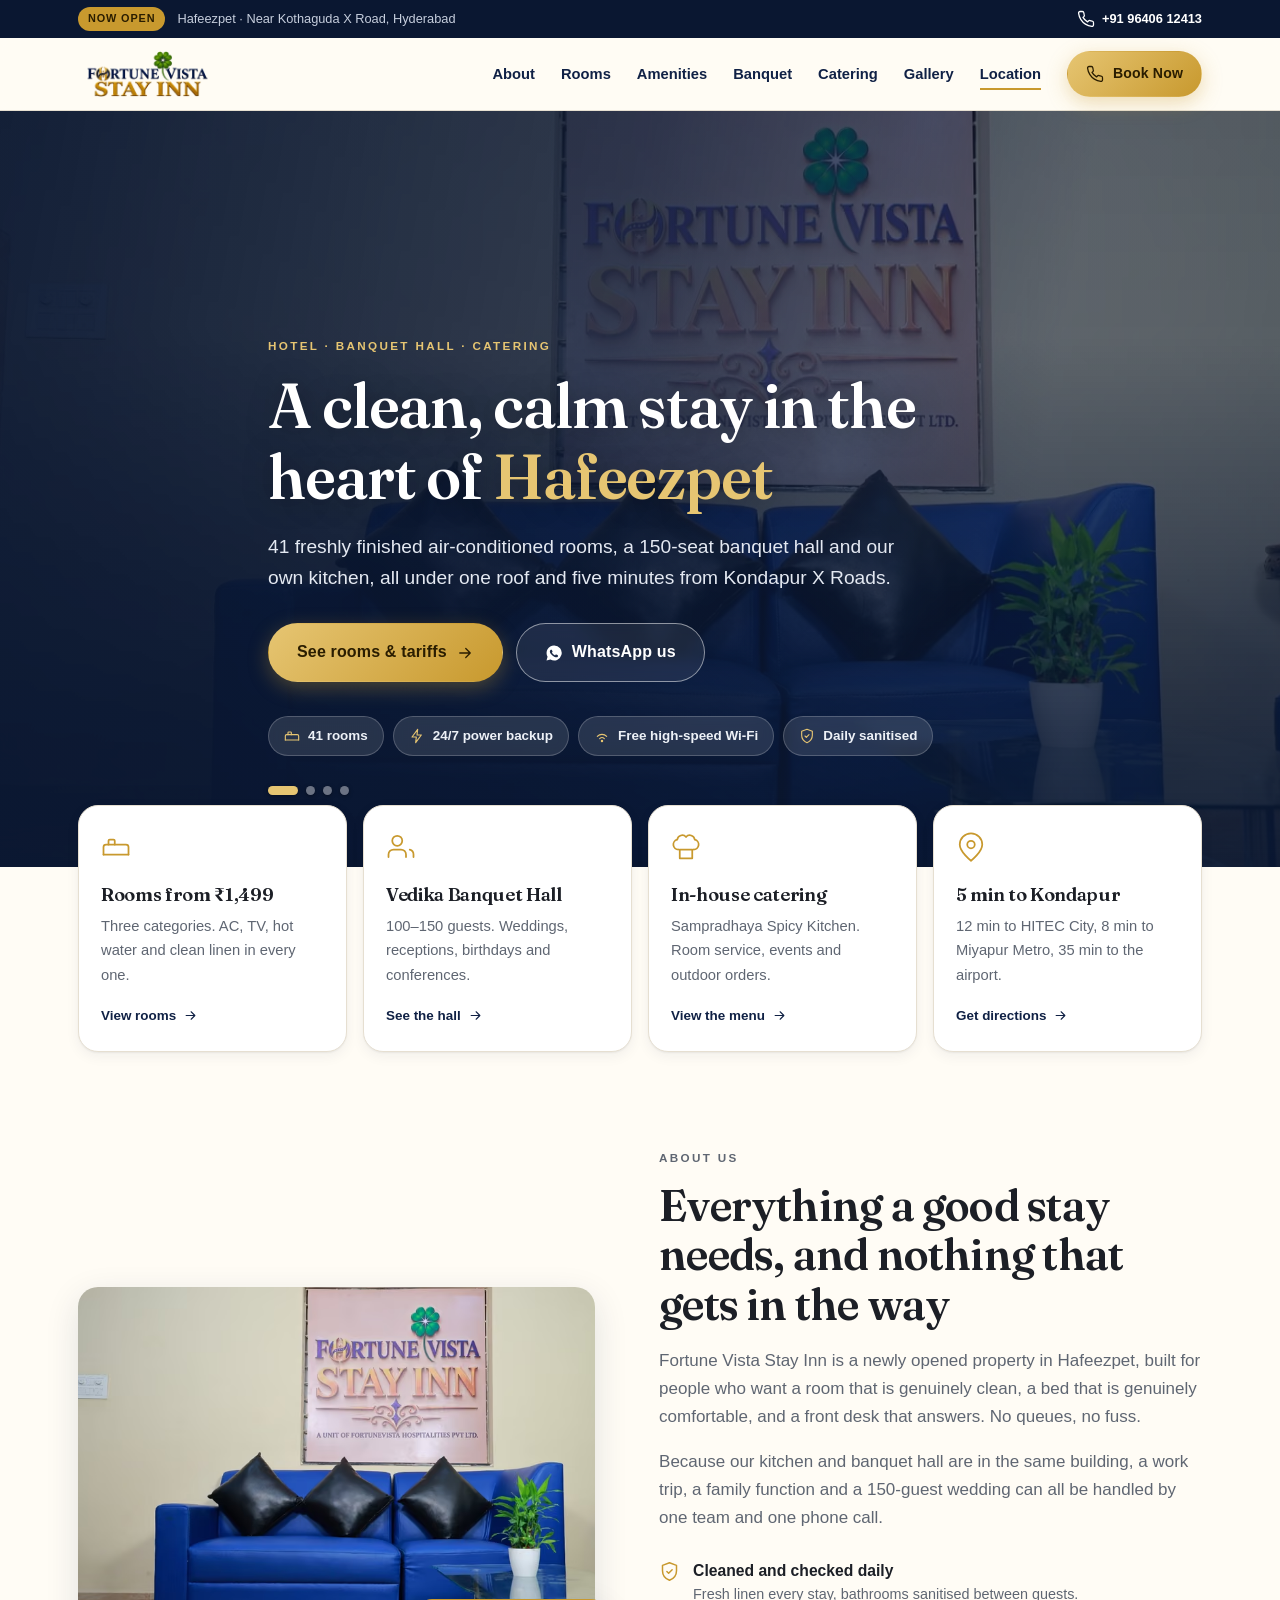
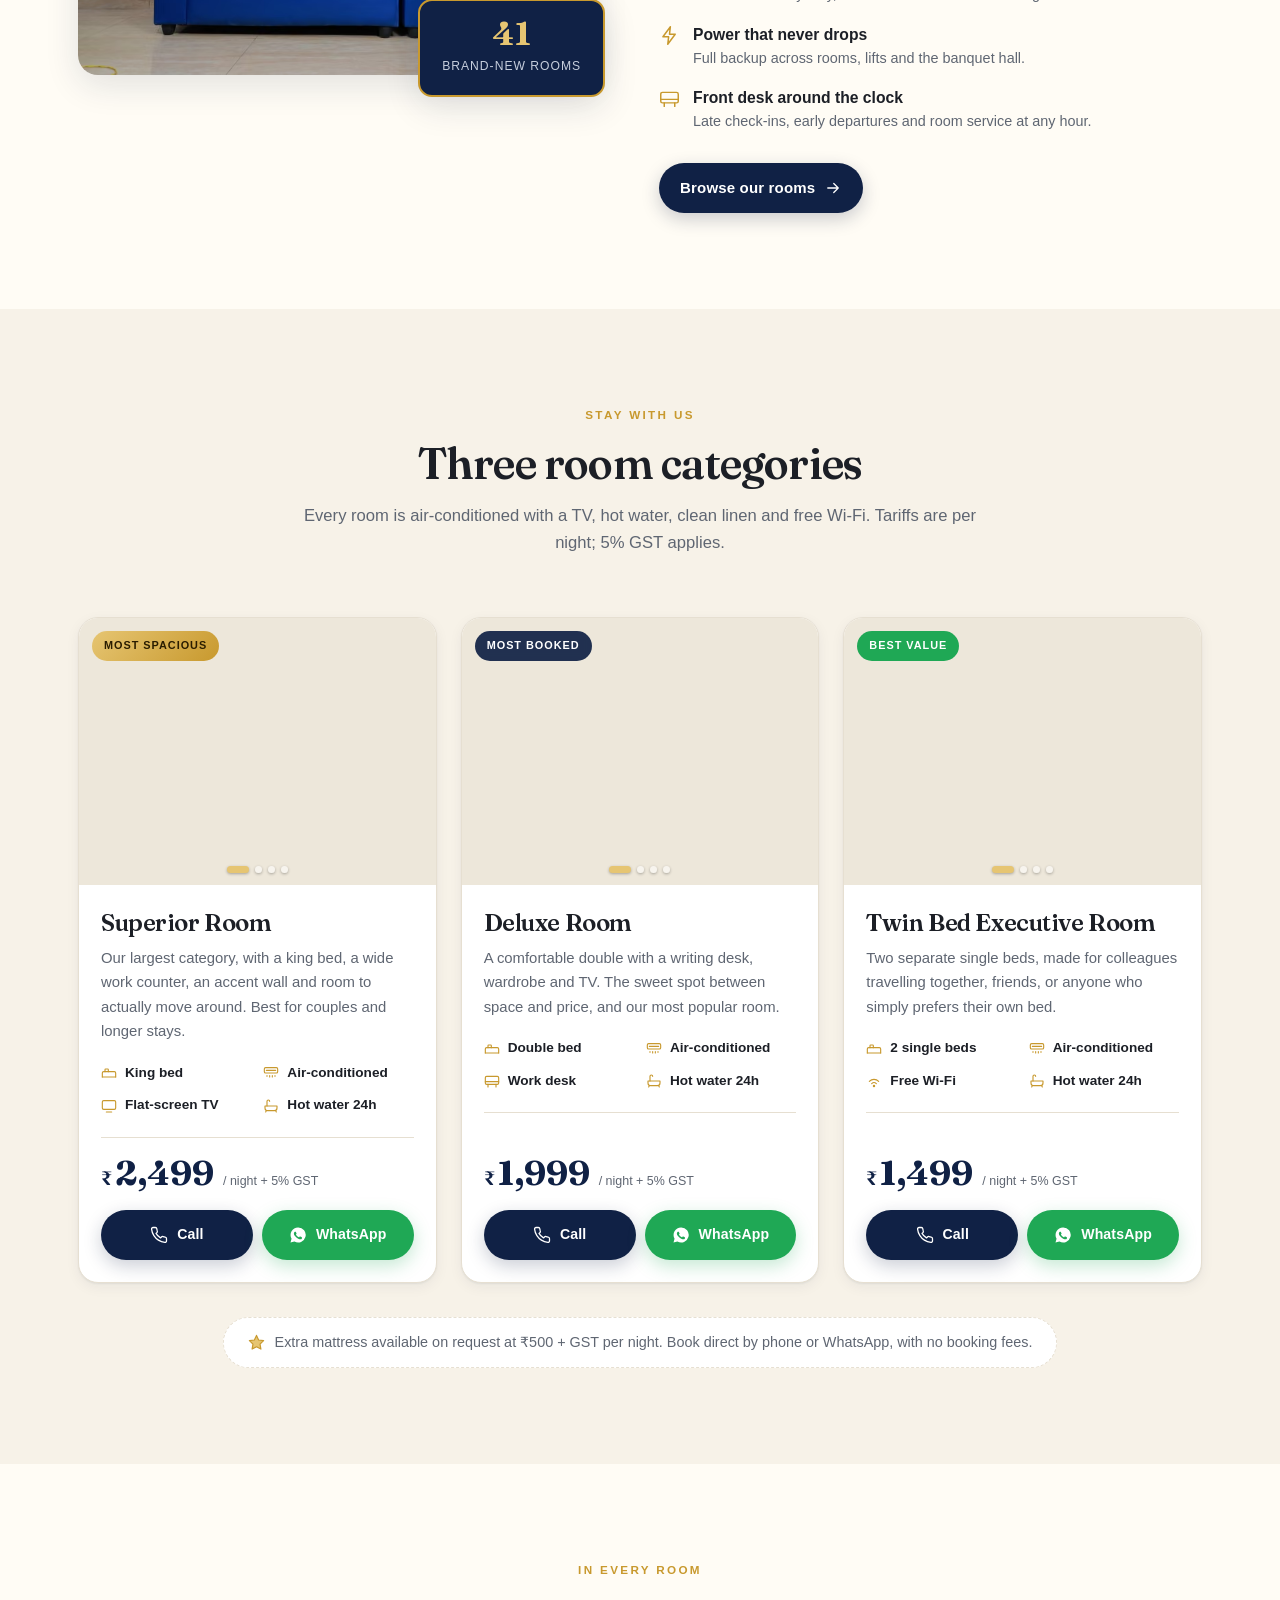
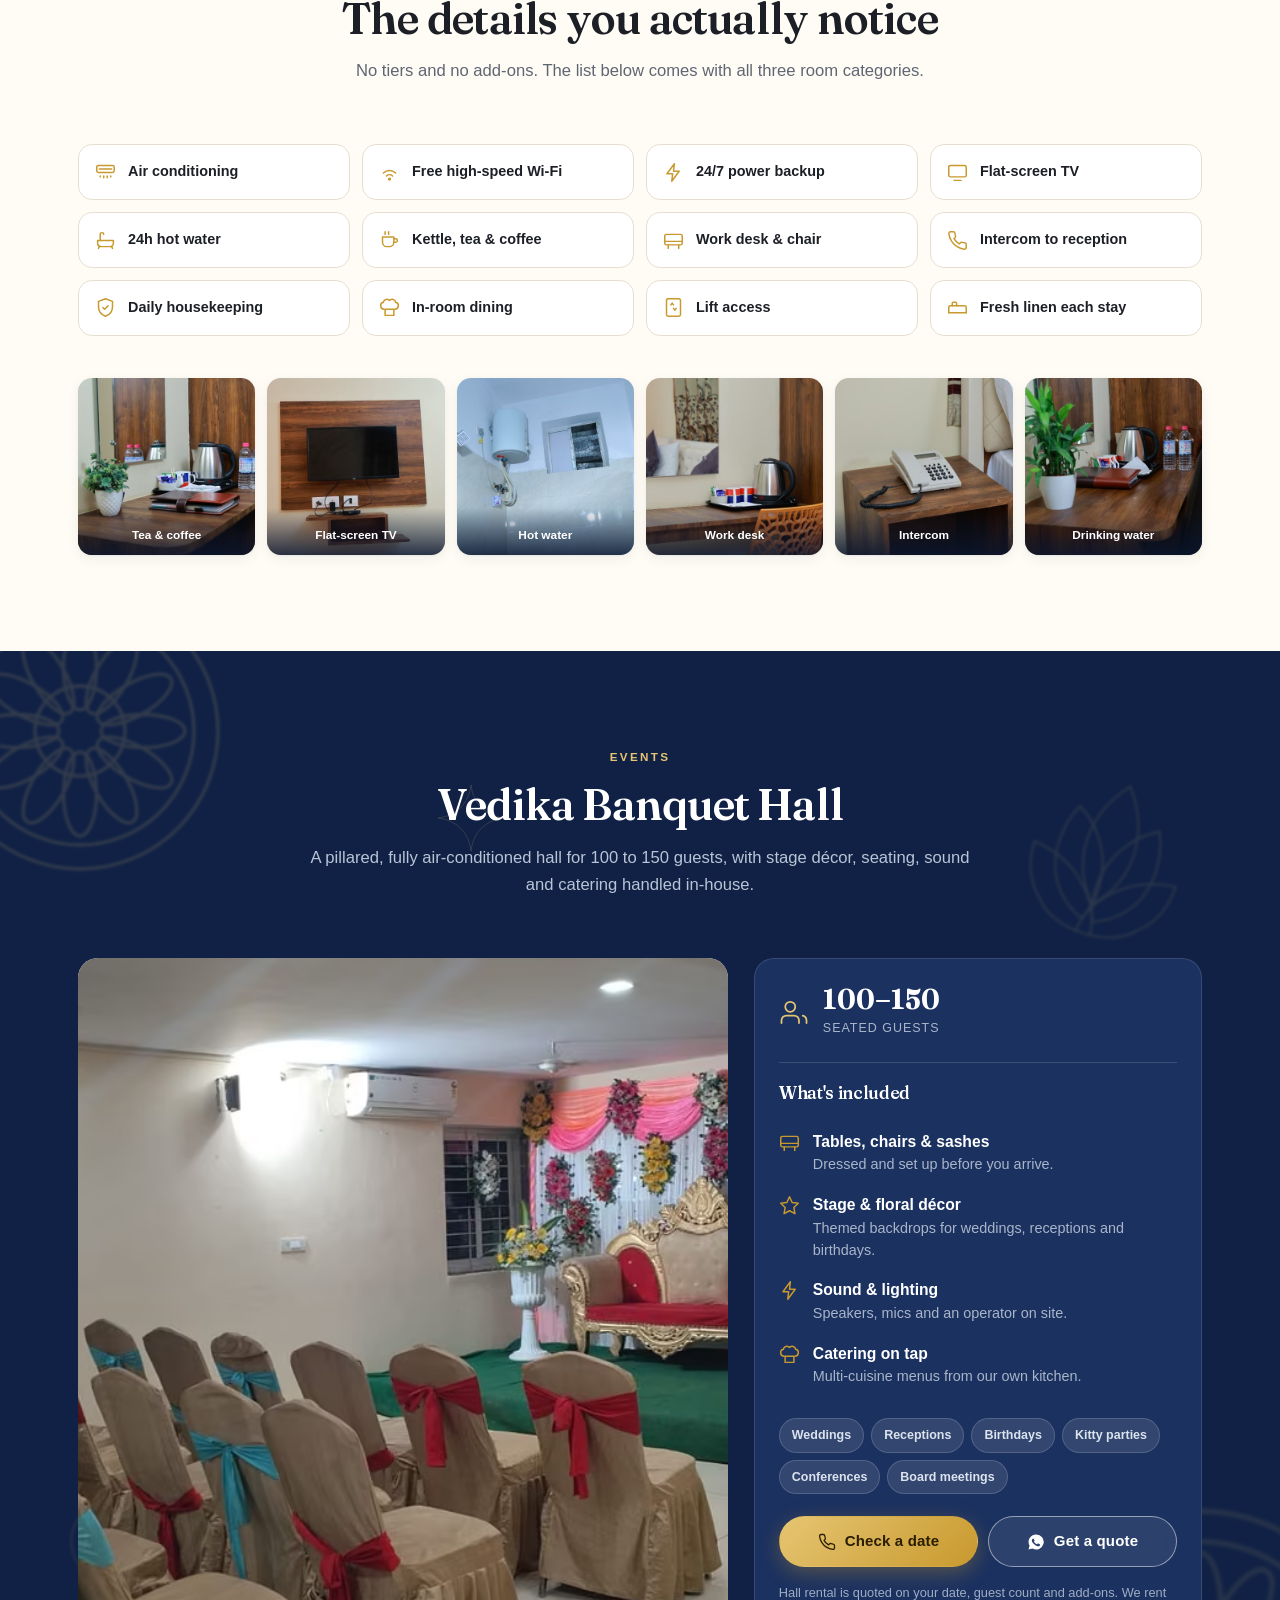
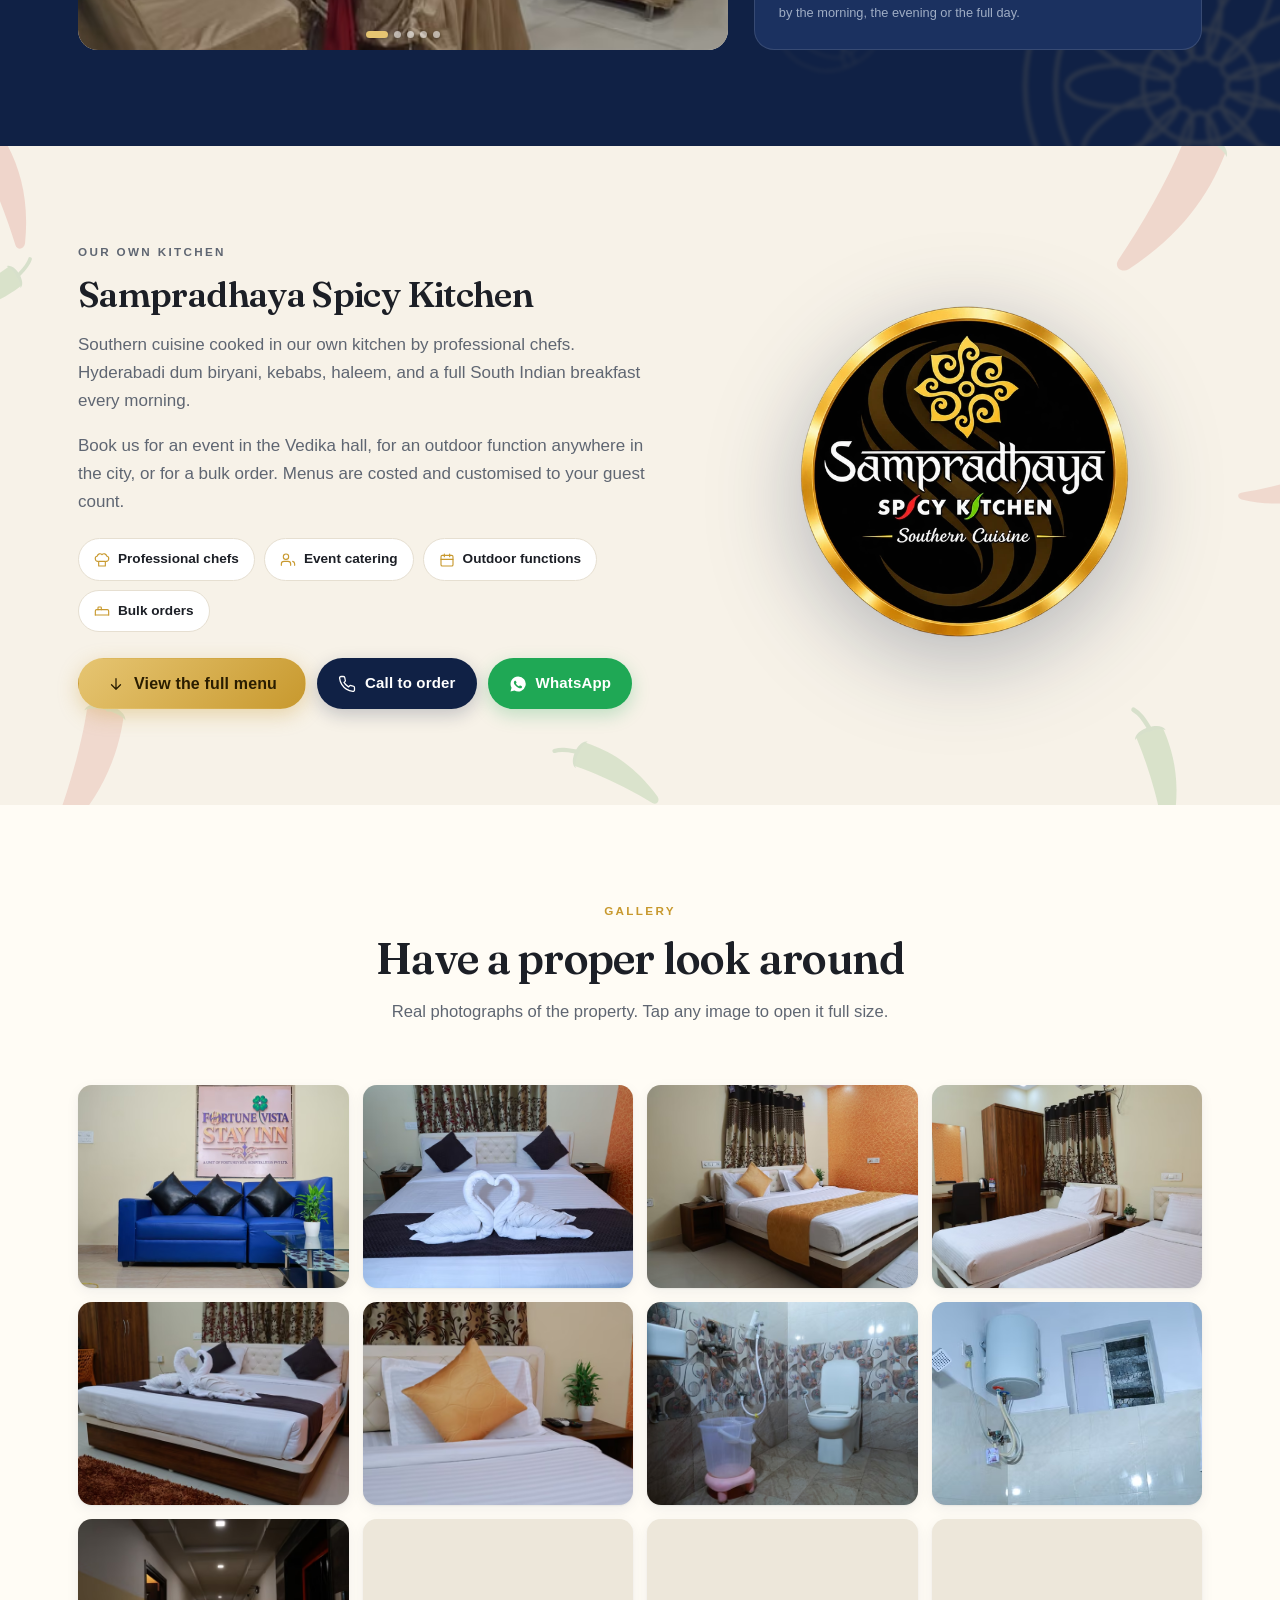
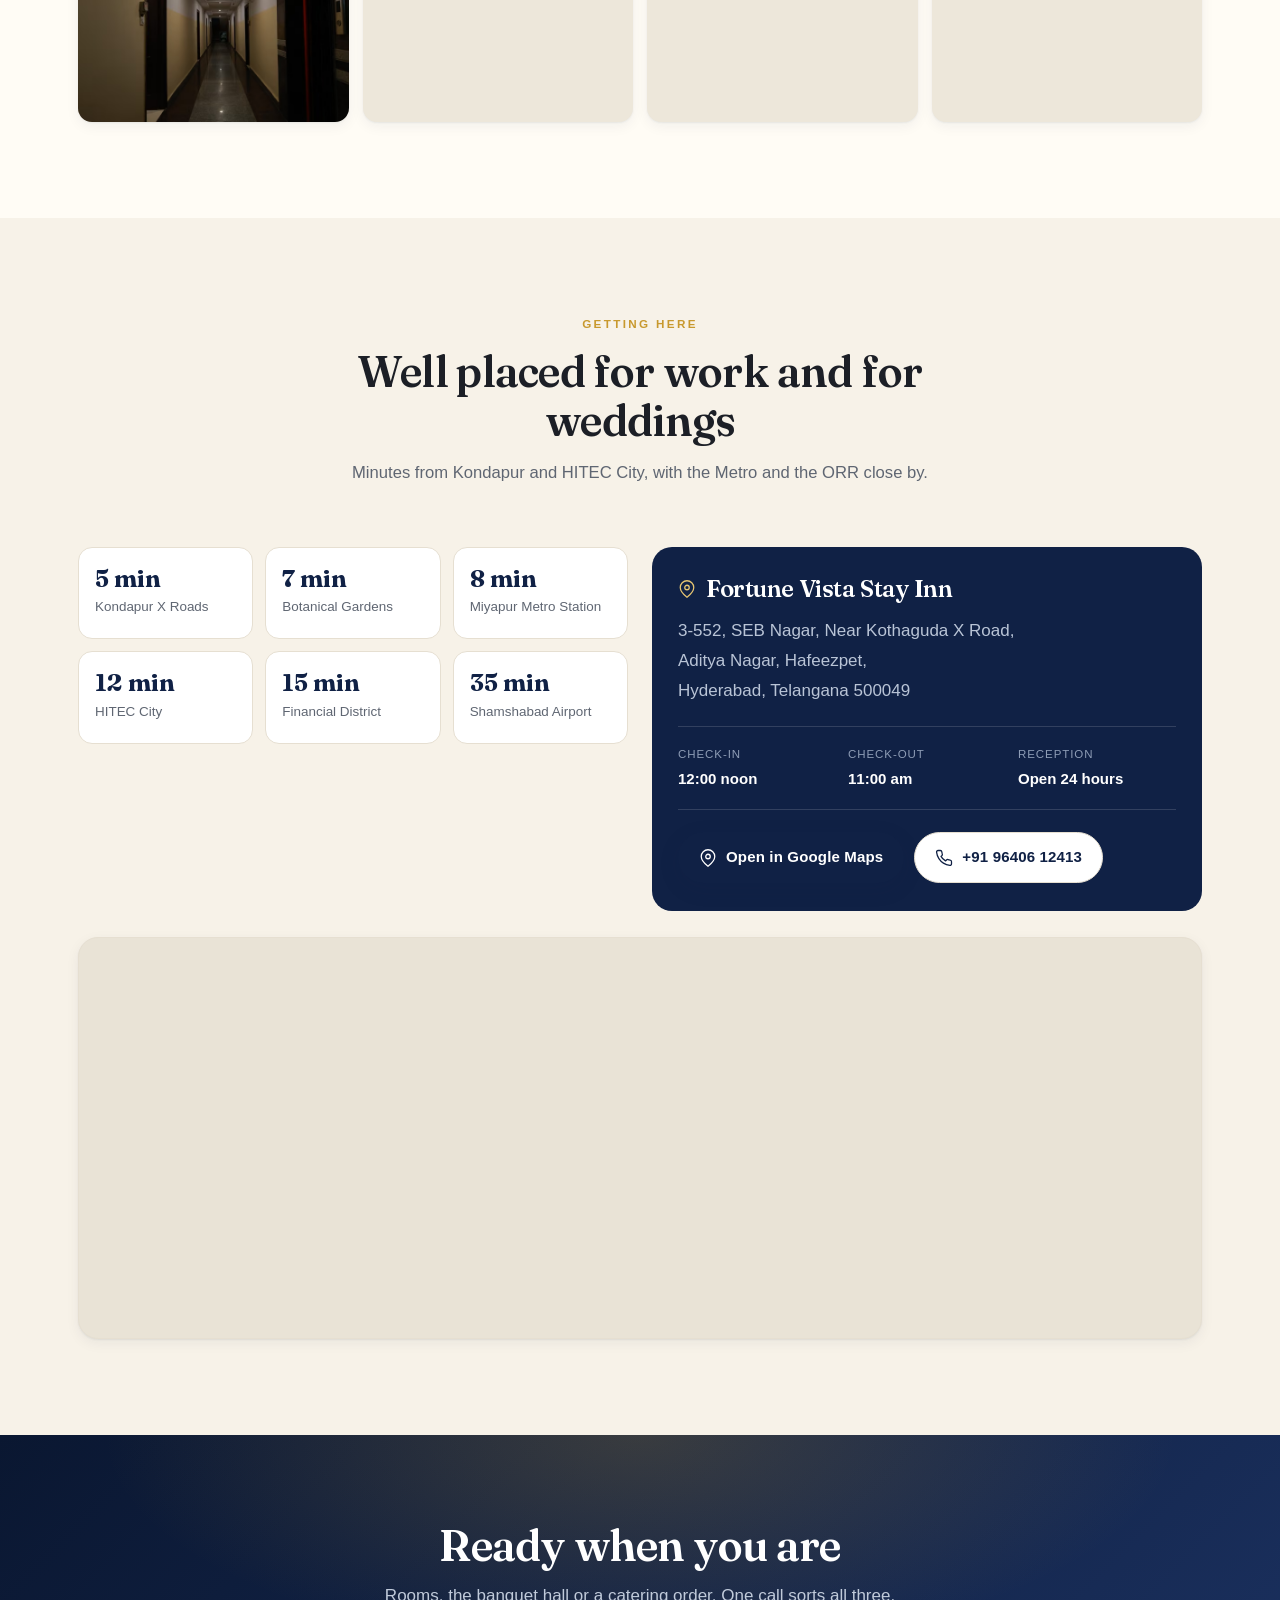
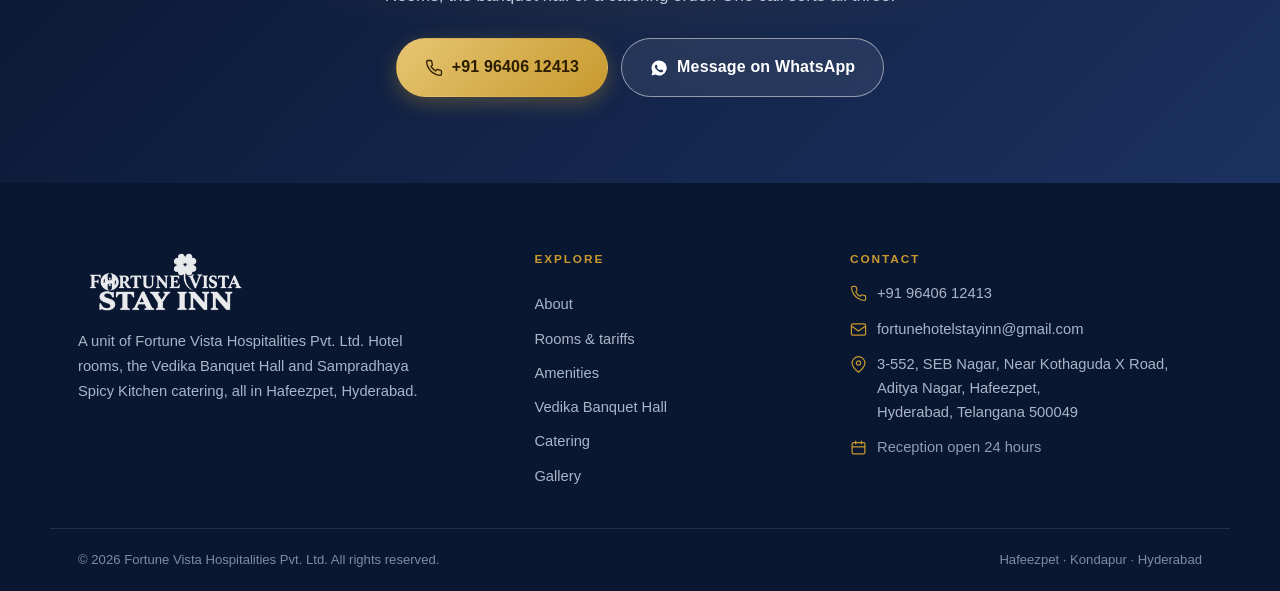
==== commit a72f6518: "Point canonical and SEO metadata at fortunevistahotels.com The canonical tag still named the old Hos" ====
--- a/index.html
+++ b/index.html
@@ -6,14 +6,19 @@
 <title>Fortune Vista Stay Inn | Hotel, Banquet Hall &amp; Catering in Hafeezpet, Hyderabad</title>
 <meta name="description" content="41 clean, air-conditioned rooms from ₹1,499 in Hafeezpet, Hyderabad. Vedika Banquet Hall for 100–150 guests and Sampradhaya Spicy Kitchen catering. 5 min from Kondapur X Roads.">
 <meta name="theme-color" content="#102145">
-<link rel="canonical" href="https://www.fortunevistahospitalities.com/">
+<link rel="canonical" href="https://fortunevistahotels.com/">
 
 <meta property="og:type" content="hotel">
 <meta property="og:site_name" content="Fortune Vista Stay Inn">
 <meta property="og:title" content="Fortune Vista Stay Inn | Rooms, Banquet Hall &amp; Catering in Hafeezpet">
 <meta property="og:description" content="41 clean air-conditioned rooms from ₹1,499. Vedika Banquet Hall for 100–150 guests. In-house catering by Sampradhaya Spicy Kitchen.">
-<meta property="og:image" content="assets/img/hero-1280.webp">
+<meta property="og:url" content="https://fortunevistahotels.com/">
+<meta property="og:image" content="https://fortunevistahotels.com/assets/img/hero-1280.webp">
+<meta property="og:image:width" content="1280">
+<meta property="og:image:height" content="720">
+<meta property="og:locale" content="en_IN">
 <meta name="twitter:card" content="summary_large_image">
+<meta name="twitter:image" content="https://fortunevistahotels.com/assets/img/hero-1280.webp">
 
 <link rel="icon" href="assets/img/favicon.svg" type="image/svg+xml">
 <link rel="apple-touch-icon" href="assets/img/sampradhaya.png">
@@ -26,9 +31,9 @@
 <script>document.documentElement.className+=" js";</script>
 
 <script type="application/ld+json">
-{"@context":"https://schema.org","@type":"Hotel","name":"Fortune Vista Stay Inn",
+{"@context":"https://schema.org","@type":"Hotel","name":"Fortune Vista Stay Inn","url":"https://fortunevistahotels.com/",
 "description":"Premium business hotel with 41 rooms, Vedika Banquet Hall and in-house catering in Hafeezpet, Hyderabad.",
-"image":"https://www.fortunevistahospitalities.com/assets/img/hero-1280.webp",
+"image":"https://fortunevistahotels.com/assets/img/hero-1280.webp",
 "telephone":"+919640612413","email":"fortunehotelstayinn@gmail.com",
 "address":{"@type":"PostalAddress","streetAddress":"3-552, SEB Nagar, Near Kothaguda X Road, Aditya Nagar","addressLocality":"Hafeezpet, Hyderabad","addressRegion":"Telangana","postalCode":"500049","addressCountry":"IN"},
 "priceRange":"₹1499-₹2499","numberOfRooms":"41",
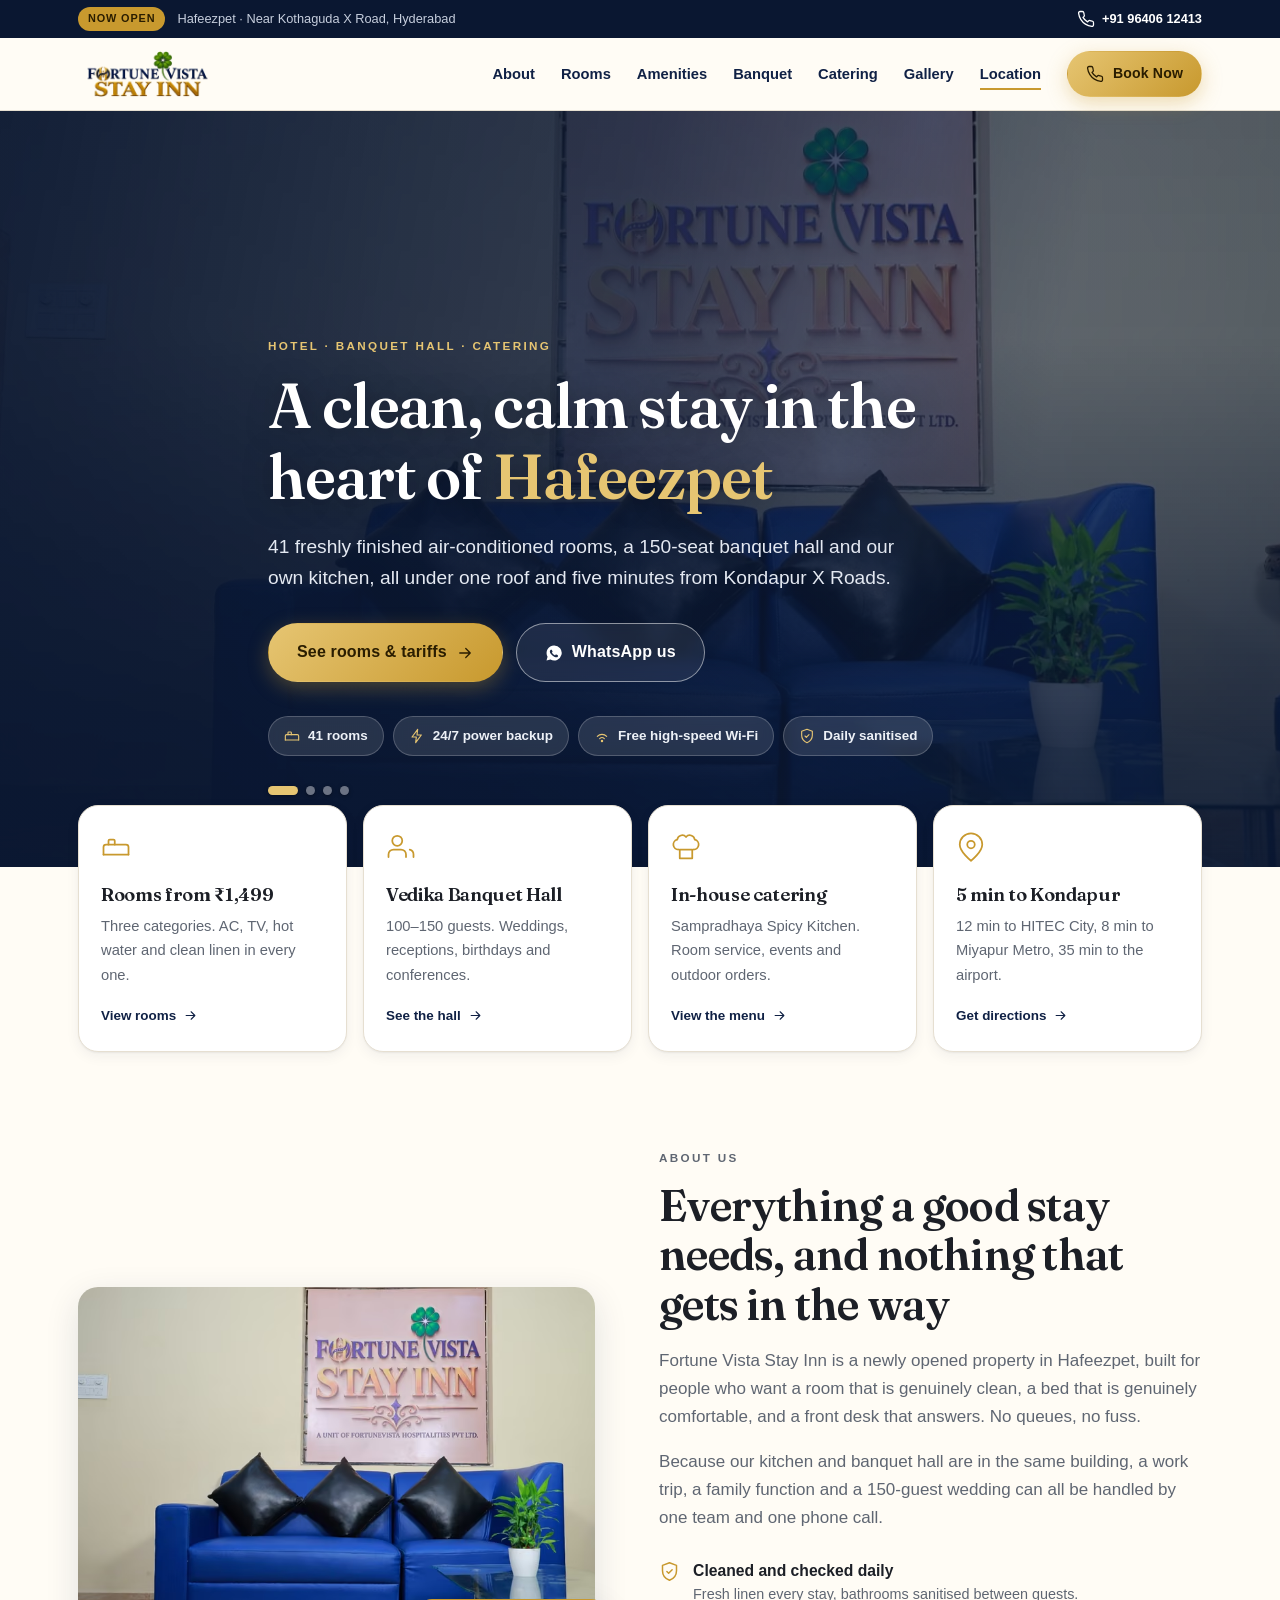
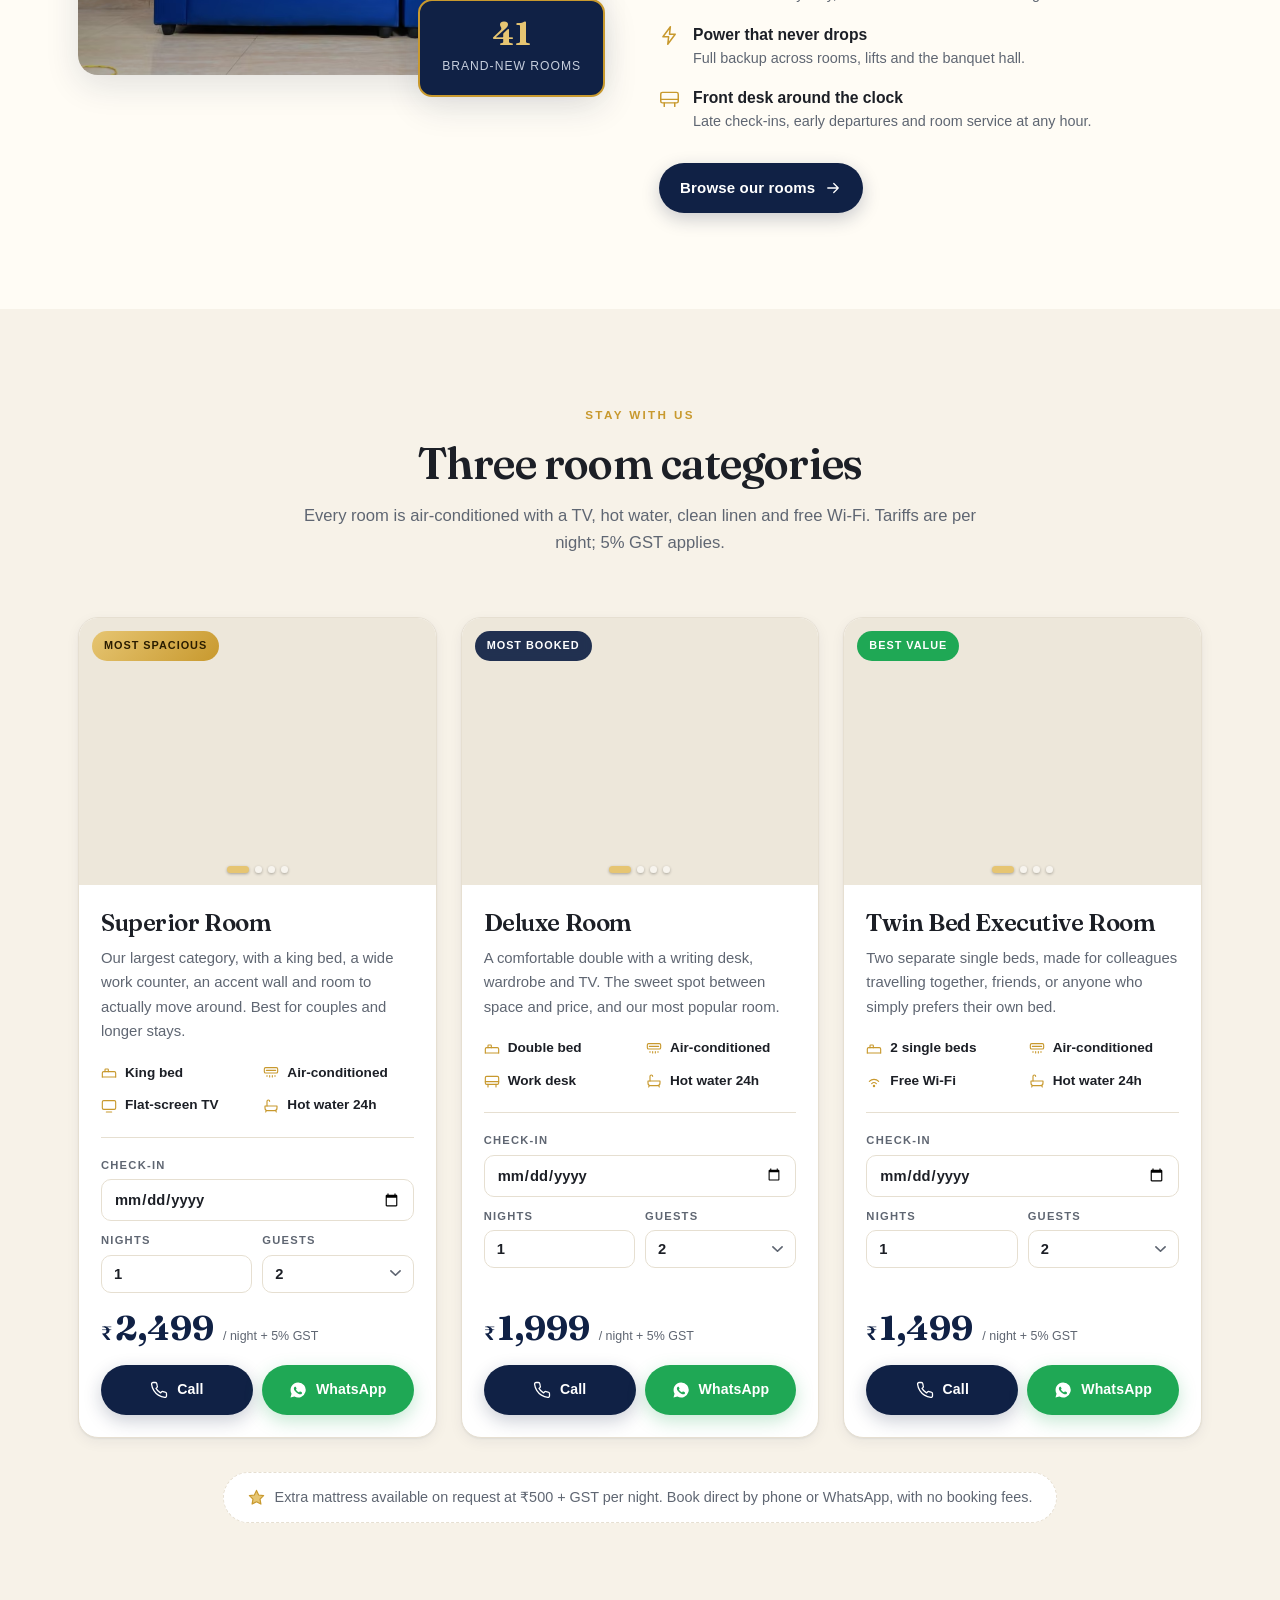
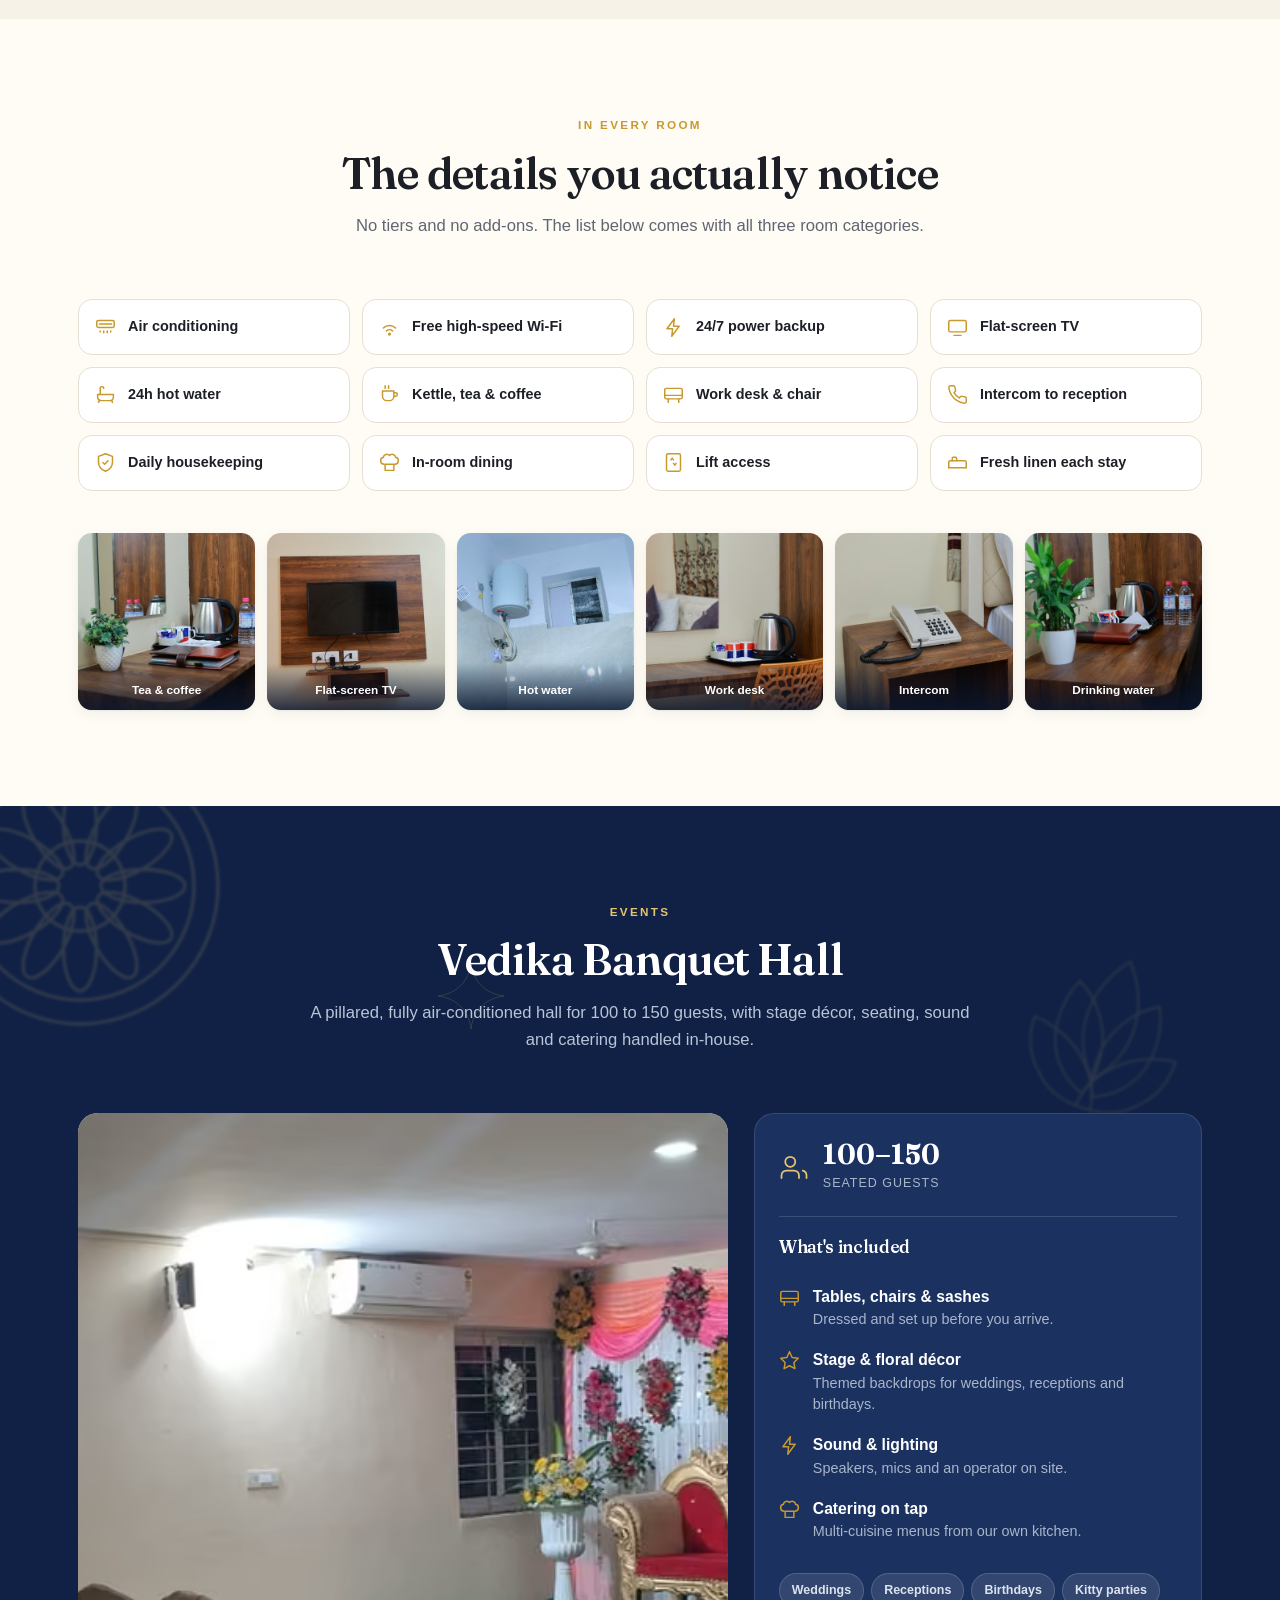
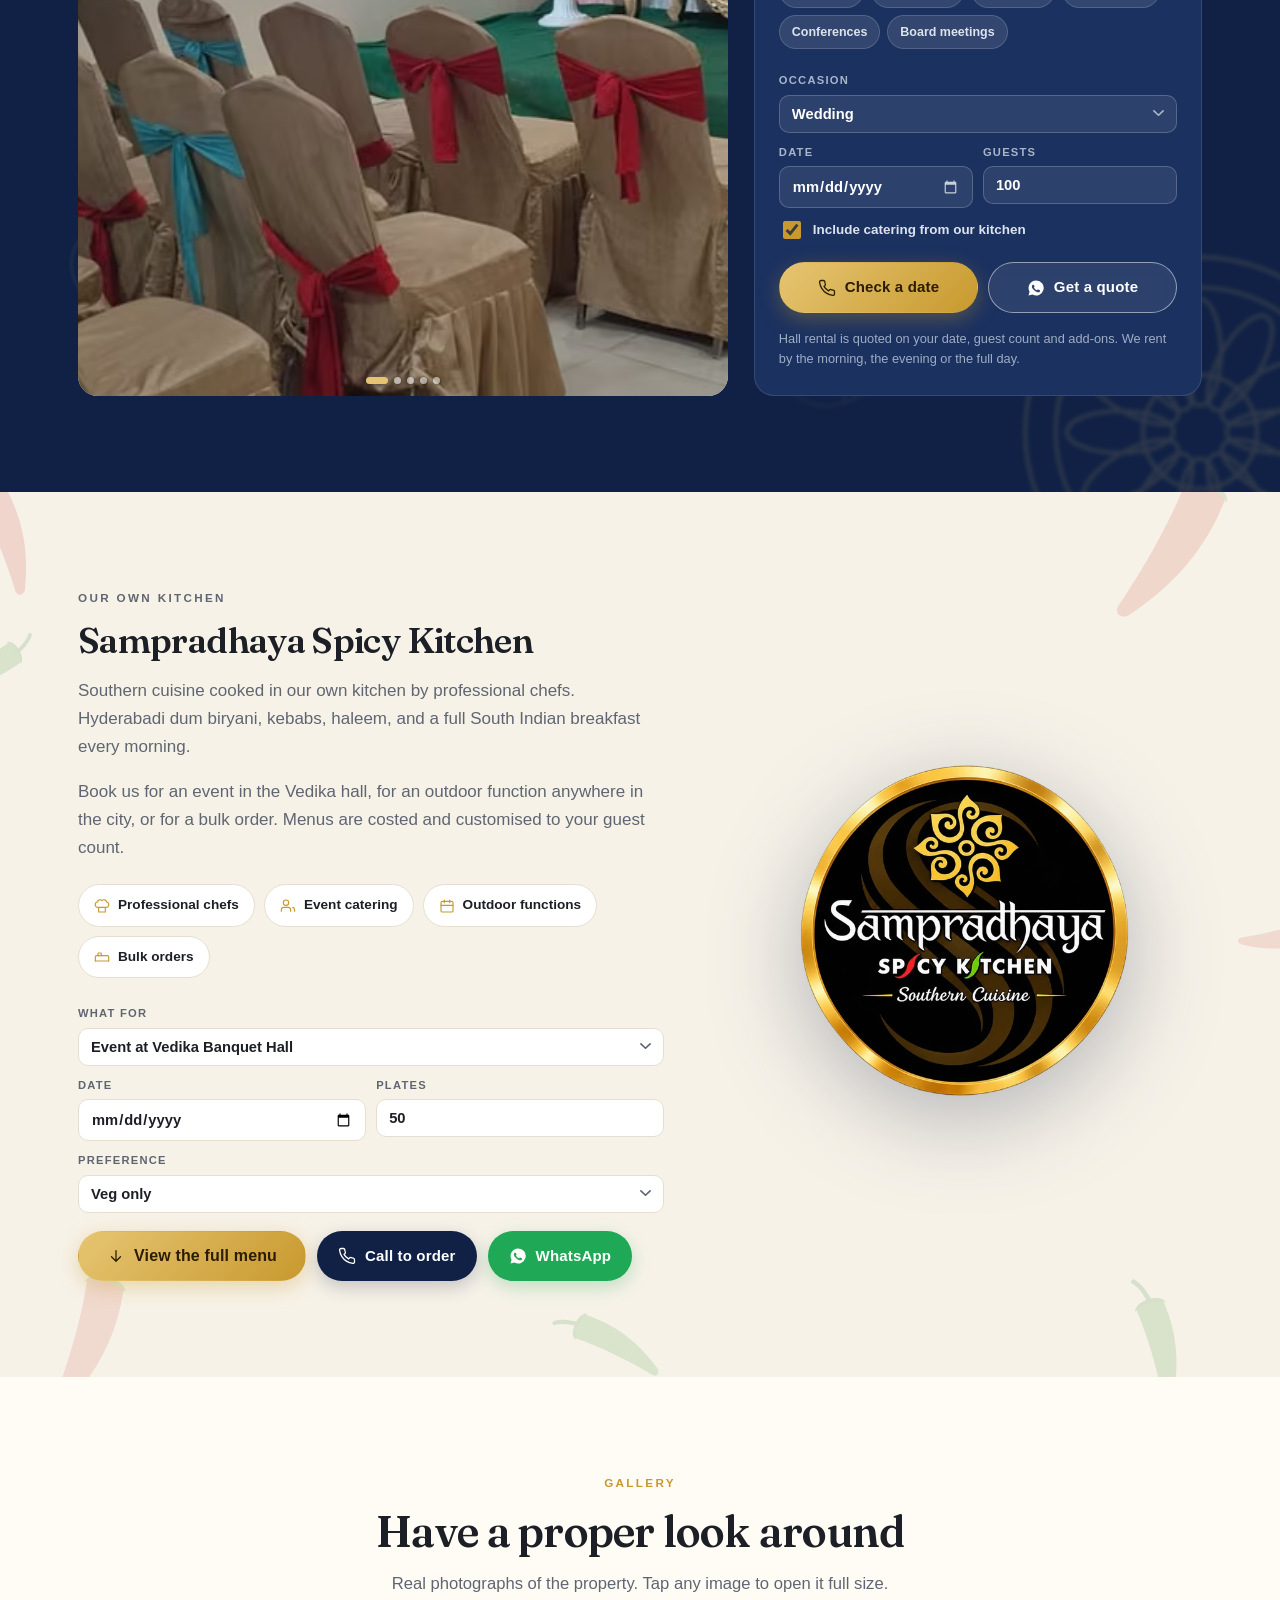
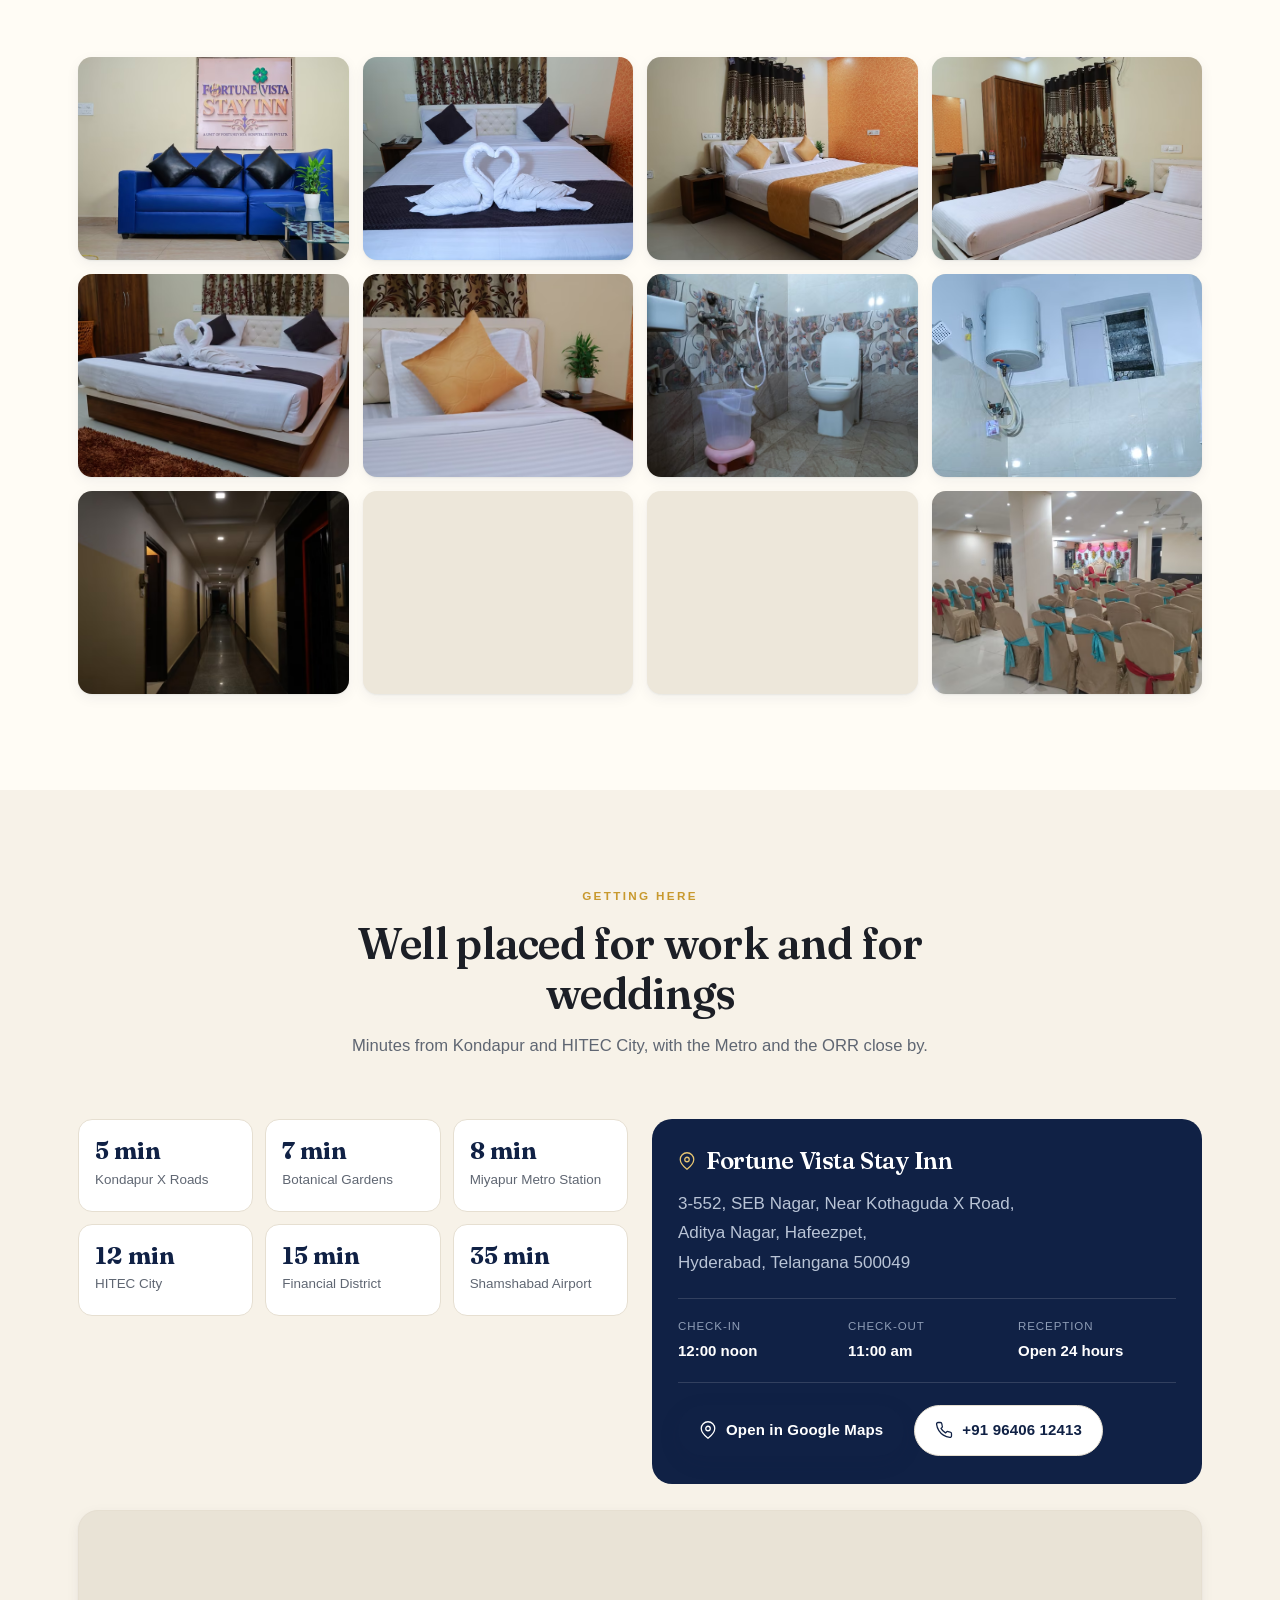
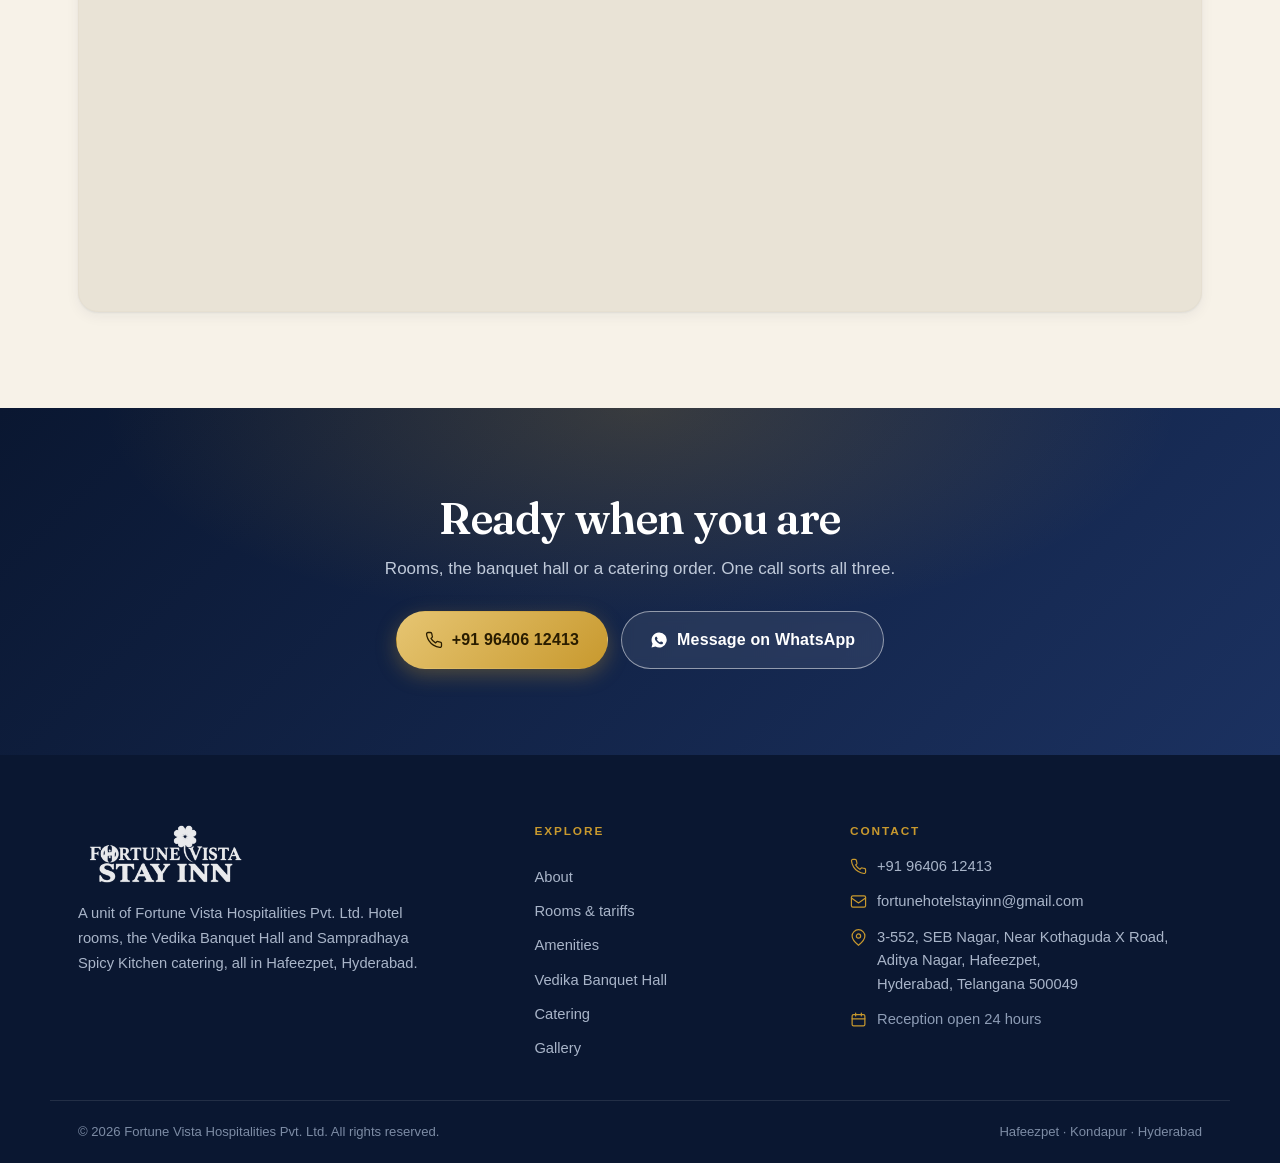
==== commit 9e674fa4: "Prefill WhatsApp enquiries from what the visitor picks Every WhatsApp button now carries the visitor" ====
--- a/index.html
+++ b/index.html
@@ -267,11 +267,22 @@
             <li><svg class="ic"><use href="#i-tv"/></svg>Flat-screen TV</li>
             <li><svg class="ic"><use href="#i-bath"/></svg>Hot water 24h</li>
           </ul>
-          <div class="room__foot">
+                      <div class="bk" data-bk data-room="Superior Room" data-rate="2499">
+              <label class="bk__f bk__f--wide"><span>Check-in</span>
+                <input type="date" data-bk-in aria-label="Check-in date for Superior Room"></label>
+              <label class="bk__f"><span>Nights</span>
+                <input type="number" min="1" max="30" value="1" inputmode="numeric" data-bk-nights aria-label="Nights for Superior Room"></label>
+              <label class="bk__f"><span>Guests</span>
+                <select data-bk-guests aria-label="Guests for Superior Room">
+                  <option>1</option><option selected>2</option><option>3</option><option>4</option>
+                </select></label>
+            </div>
+<div class="room__foot">
             <p class="price"><span class="price__cur">₹</span><strong>2,499</strong><span class="price__unit">/ night + 5% GST</span></p>
+            <p class="price__calc" data-bk-total hidden></p>
             <div class="room__btns">
               <a class="btn btn--navy" href="tel:+919640612413"><svg class="ic"><use href="#i-phone"/></svg>Call</a>
-              <a class="btn btn--wa" href="https://wa.me/919640612413?text=Hi%2C%20I%27d%20like%20to%20book%20a%20Superior%20Room%20(%E2%82%B92%2C499%2Fnight)%20at%20Fortune%20Vista%20Stay%20Inn." target="_blank" rel="noopener"><svg class="ic"><use href="#i-wa"/></svg>WhatsApp</a>
+              <a class="btn btn--wa" data-wa="room" href="https://wa.me/919640612413" target="_blank" rel="noopener"><svg class="ic"><use href="#i-wa"/></svg>WhatsApp</a>
             </div>
           </div>
         </div>
@@ -313,11 +324,22 @@
             <li><svg class="ic"><use href="#i-desk"/></svg>Work desk</li>
             <li><svg class="ic"><use href="#i-bath"/></svg>Hot water 24h</li>
           </ul>
-          <div class="room__foot">
+                      <div class="bk" data-bk data-room="Deluxe Room" data-rate="1999">
+              <label class="bk__f bk__f--wide"><span>Check-in</span>
+                <input type="date" data-bk-in aria-label="Check-in date for Deluxe Room"></label>
+              <label class="bk__f"><span>Nights</span>
+                <input type="number" min="1" max="30" value="1" inputmode="numeric" data-bk-nights aria-label="Nights for Deluxe Room"></label>
+              <label class="bk__f"><span>Guests</span>
+                <select data-bk-guests aria-label="Guests for Deluxe Room">
+                  <option>1</option><option selected>2</option><option>3</option><option>4</option>
+                </select></label>
+            </div>
+<div class="room__foot">
             <p class="price"><span class="price__cur">₹</span><strong>1,999</strong><span class="price__unit">/ night + 5% GST</span></p>
+            <p class="price__calc" data-bk-total hidden></p>
             <div class="room__btns">
               <a class="btn btn--navy" href="tel:+919640612413"><svg class="ic"><use href="#i-phone"/></svg>Call</a>
-              <a class="btn btn--wa" href="https://wa.me/919640612413?text=Hi%2C%20I%27d%20like%20to%20book%20a%20Deluxe%20Room%20(%E2%82%B91%2C999%2Fnight)%20at%20Fortune%20Vista%20Stay%20Inn." target="_blank" rel="noopener"><svg class="ic"><use href="#i-wa"/></svg>WhatsApp</a>
+              <a class="btn btn--wa" data-wa="room" href="https://wa.me/919640612413" target="_blank" rel="noopener"><svg class="ic"><use href="#i-wa"/></svg>WhatsApp</a>
             </div>
           </div>
         </div>
@@ -359,11 +381,22 @@
             <li><svg class="ic"><use href="#i-wifi"/></svg>Free Wi-Fi</li>
             <li><svg class="ic"><use href="#i-bath"/></svg>Hot water 24h</li>
           </ul>
-          <div class="room__foot">
+                      <div class="bk" data-bk data-room="Twin Bed Executive Room" data-rate="1499">
+              <label class="bk__f bk__f--wide"><span>Check-in</span>
+                <input type="date" data-bk-in aria-label="Check-in date for Twin Bed Executive Room"></label>
+              <label class="bk__f"><span>Nights</span>
+                <input type="number" min="1" max="30" value="1" inputmode="numeric" data-bk-nights aria-label="Nights for Twin Bed Executive Room"></label>
+              <label class="bk__f"><span>Guests</span>
+                <select data-bk-guests aria-label="Guests for Twin Bed Executive Room">
+                  <option>1</option><option selected>2</option><option>3</option><option>4</option>
+                </select></label>
+            </div>
+<div class="room__foot">
             <p class="price"><span class="price__cur">₹</span><strong>1,499</strong><span class="price__unit">/ night + 5% GST</span></p>
+            <p class="price__calc" data-bk-total hidden></p>
             <div class="room__btns">
               <a class="btn btn--navy" href="tel:+919640612413"><svg class="ic"><use href="#i-phone"/></svg>Call</a>
-              <a class="btn btn--wa" href="https://wa.me/919640612413?text=Hi%2C%20I%27d%20like%20to%20book%20a%20Twin%20Bed%20Executive%20Room%20(%E2%82%B91%2C499%2Fnight)%20at%20Fortune%20Vista%20Stay%20Inn." target="_blank" rel="noopener"><svg class="ic"><use href="#i-wa"/></svg>WhatsApp</a>
+              <a class="btn btn--wa" data-wa="room" href="https://wa.me/919640612413" target="_blank" rel="noopener"><svg class="ic"><use href="#i-wa"/></svg>WhatsApp</a>
             </div>
           </div>
         </div>
@@ -472,9 +505,24 @@
           <li><svg class="ic"><use href="#i-chef"/></svg><div><strong>Catering on tap</strong><span>Multi-cuisine menus from our own kitchen.</span></div></li>
         </ul>
         <p class="banquet__events"><span>Weddings</span><span>Receptions</span><span>Birthdays</span><span>Kitty parties</span><span>Conferences</span><span>Board meetings</span></p>
+        <div class="bk bk--dark" data-bk-event>
+          <label class="bk__f bk__f--wide"><span>Occasion</span>
+            <select data-ev-type aria-label="Event type">
+              <option>Wedding</option><option>Reception</option><option>Birthday party</option>
+              <option>Kitty party</option><option>Conference</option><option>Board meeting</option>
+              <option>Other celebration</option>
+            </select></label>
+          <label class="bk__f"><span>Date</span>
+            <input type="date" data-ev-date aria-label="Event date"></label>
+          <label class="bk__f"><span>Guests</span>
+            <input type="number" min="10" max="150" step="10" value="100" inputmode="numeric" data-ev-guests aria-label="Guest count"></label>
+          <label class="bk__f bk__f--wide bk__chk">
+            <input type="checkbox" checked data-ev-catering>
+            <span>Include catering from our kitchen</span></label>
+        </div>
         <div class="banquet__btns">
           <a class="btn btn--gold" href="tel:+919640612413"><svg class="ic"><use href="#i-phone"/></svg>Check a date</a>
-          <a class="btn btn--ghost" href="https://wa.me/919640612413?text=Hi%2C%20I%27d%20like%20to%20enquire%20about%20Vedika%20Banquet%20Hall.%20Event%20type%3A%20%2C%20date%3A%20%2C%20guests%3A%20" target="_blank" rel="noopener"><svg class="ic"><use href="#i-wa"/></svg>Get a quote</a>
+          <a class="btn btn--ghost" data-wa="event" href="https://wa.me/919640612413" target="_blank" rel="noopener"><svg class="ic"><use href="#i-wa"/></svg>Get a quote</a>
         </div>
         <p class="banquet__fine">Hall rental is quoted on your date, guest count and add-ons. We rent by the morning, the evening or the full day.</p>
       </aside>
@@ -505,10 +553,27 @@
         <li><svg class="ic"><use href="#i-cal"/></svg>Outdoor functions</li>
         <li><svg class="ic"><use href="#i-bed"/></svg>Bulk orders</li>
       </ul>
+      <div class="bk" data-bk-cater>
+        <label class="bk__f bk__f--wide"><span>What for</span>
+          <select data-ct-type aria-label="Catering type">
+            <option>Event at Vedika Banquet Hall</option>
+            <option>Outdoor function</option>
+            <option>Bulk / party order</option>
+            <option>Office or corporate order</option>
+          </select></label>
+        <label class="bk__f"><span>Date</span>
+          <input type="date" data-ct-date aria-label="Catering date"></label>
+        <label class="bk__f"><span>Plates</span>
+          <input type="number" min="10" max="1000" step="10" value="50" inputmode="numeric" data-ct-qty aria-label="Number of plates"></label>
+        <label class="bk__f bk__f--wide"><span>Preference</span>
+          <select data-ct-pref aria-label="Food preference">
+            <option>Veg only</option><option>Veg &amp; non-veg</option><option>Non-veg</option>
+          </select></label>
+      </div>
       <div class="catering__btns">
         <button class="btn btn--gold btn--lg" id="menuOpen" type="button"><svg class="ic"><use href="#i-arrow"/></svg>View the full menu</button>
         <a class="btn btn--navy" href="tel:+919640612413"><svg class="ic"><use href="#i-phone"/></svg>Call to order</a>
-        <a class="btn btn--wa" href="https://wa.me/919640612413?text=Hi%2C%20I%27d%20like%20to%20order%20from%20Sampradhaya%20Spicy%20Kitchen." target="_blank" rel="noopener"><svg class="ic"><use href="#i-wa"/></svg>WhatsApp</a>
+        <a class="btn btn--wa" data-wa="cater" href="https://wa.me/919640612413" target="_blank" rel="noopener"><svg class="ic"><use href="#i-wa"/></svg>WhatsApp</a>
       </div>
     </div>
     <aside class="kitchen reveal">
--- a/assets/css/styles.css
+++ b/assets/css/styles.css
@@ -40,12 +40,12 @@
 }
 
 *,*::before,*::after{box-sizing:border-box}
-html{-webkit-text-size-adjust:100%; scroll-behavior:smooth; scroll-padding-top:86px}
+html{-webkit-text-size-adjust:100%; scroll-behavior:smooth; scroll-padding-top:86px; overflow-x:clip}
 @media (prefers-reduced-motion:reduce){html{scroll-behavior:auto}}
 body{
   margin:0; background:var(--cream); color:var(--ink);
   font-family:var(--f-ui); font-size:17px; line-height:1.65;
-  -webkit-font-smoothing:antialiased; overflow-x:hidden;
+  -webkit-font-smoothing:antialiased; overflow-x:clip;
 }
 img{max-width:100%; height:auto; display:block}
 a{color:inherit; text-decoration:none}
@@ -61,8 +61,10 @@
 .wrap{width:100%; max-width:var(--wrap); margin-inline:auto; padding-inline:16px}
 @media(min-width:640px){.wrap{padding-inline:28px}}
 
-.skip{position:absolute; left:-999px; top:0; z-index:200; background:var(--navy); color:#fff; padding:12px 18px}
-.skip:focus{left:8px; top:8px}
+.skip{position:absolute; left:8px; top:8px; z-index:200; background:var(--navy); color:#fff;
+  padding:12px 18px; border-radius:8px;
+  clip-path:inset(50%); width:1px; height:1px; overflow:hidden; white-space:nowrap}
+.skip:focus{clip-path:none; width:auto; height:auto; overflow:visible}
 
 .ic{width:18px; height:18px; flex:0 0 auto; fill:none; stroke:currentColor; stroke-width:1.7;
     stroke-linecap:round; stroke-linejoin:round}
@@ -107,9 +109,11 @@
 .topbar__tel:hover{color:var(--gold-300)}
 @media(max-width:700px){.topbar__txt{display:none}}
 
-.nav{position:sticky; top:0; z-index:90; background:rgba(255,252,245,.92);
-  backdrop-filter:saturate(1.6) blur(12px); border-bottom:1px solid var(--line);
-  transition:box-shadow .25s, background .25s}
+.nav{position:sticky; top:0; z-index:90; background:rgba(255,252,245,.94);
+  border-bottom:1px solid var(--line); transition:box-shadow .25s, background .25s}
+/* backdrop-filter creates a containing block for position:fixed descendants,
+   which breaks the mobile drawer. Desktop only, where there is no fixed child. */
+@media(min-width:981px){.nav{backdrop-filter:saturate(1.6) blur(12px)}}
 .nav.is-stuck{box-shadow:0 6px 24px rgba(16,33,69,.09)}
 .nav__in{display:flex; align-items:center; justify-content:space-between; gap:18px; height:72px}
 .nav__brand img{height:40px; width:auto}
@@ -131,10 +135,14 @@
 
 @media(max-width:980px){
   .nav__burger{display:flex}
+  .nav{background:var(--cream)}
   .nav__links{
-    position:fixed; inset:110px 0 0; background:var(--cream); flex-direction:column;
-    align-items:stretch; gap:0; padding:12px 20px 40px; overflow-y:auto;
-    transform:translateX(100%); transition:transform .36s var(--ease); visibility:hidden;
+    position:fixed; top:var(--navh,110px); left:0; right:0; bottom:0; z-index:95;
+    width:100%; max-width:100%; background:var(--cream); flex-direction:column;
+    align-items:stretch; gap:0; padding:12px 20px 40px;
+    overflow-y:auto; overscroll-behavior:contain;
+    transform:translateX(100%); transition:transform .36s var(--ease), visibility .36s;
+    visibility:hidden;
   }
   .nav__links.is-open{transform:none; visibility:visible}
   .nav__links > a:not(.btn){padding:17px 4px; font-size:1.12rem; font-weight:600;
@@ -277,6 +285,54 @@
   font-size:.9rem; color:var(--muted); background:#fff; border:1px dashed var(--line);
   border-radius:999px; padding:13px 24px; width:fit-content; max-width:100%; text-align:center}
 .rooms__note .ic{width:17px; height:17px; color:var(--gold); fill:var(--gold-300)}
+
+/* booking / enquiry fields that prefill the WhatsApp message */
+.bk{display:grid; grid-template-columns:1fr 1fr; gap:10px; margin:0 0 18px}
+.bk__f{display:flex; flex-direction:column; gap:5px; min-width:0}
+.bk__f--wide{grid-column:1 / -1}
+.bk__f > span{font-size:.7rem; font-weight:750; letter-spacing:.11em;
+  text-transform:uppercase; color:var(--muted)}
+.bk input, .bk select{
+  width:100%; min-width:0; font-family:var(--f-ui); font-size:.92rem; font-weight:560;
+  color:var(--ink); background:#fff; border:1.5px solid var(--line); border-radius:10px;
+  padding:10px 12px; appearance:none; -webkit-appearance:none; transition:border-color .2s, box-shadow .2s;
+}
+.bk input[type="date"]{min-height:42px}
+.bk select{
+  background-image:url("data:image/svg+xml;charset=UTF-8,%3Csvg xmlns='http://www.w3.org/2000/svg' viewBox='0 0 12 8'%3E%3Cpath d='M1 1l5 5 5-5' fill='none' stroke='%235F6672' stroke-width='1.8' stroke-linecap='round' stroke-linejoin='round'/%3E%3C/svg%3E");
+  background-repeat:no-repeat; background-position:right 12px center; background-size:11px;
+  padding-right:32px;
+}
+.bk input:focus, .bk select:focus{outline:none; border-color:var(--gold);
+  box-shadow:0 0 0 3px rgba(200,153,46,.18)}
+.bk__chk{flex-direction:row; align-items:center; gap:9px}
+.bk__chk input[type="checkbox"]{width:18px; height:18px; flex:0 0 auto; padding:0;
+  appearance:auto; -webkit-appearance:checkbox; accent-color:var(--gold);
+  background:none; border:0; border-radius:0}
+.bk__chk > span{font-size:.84rem; font-weight:560; letter-spacing:0;
+  text-transform:none; color:var(--ink)}
+
+.price__calc{margin:-8px 0 14px; font-size:.82rem; font-weight:650; color:var(--navy);
+  background:var(--gold-50); border:1px solid rgba(200,153,46,.3);
+  border-radius:8px; padding:8px 12px}
+.price__calc[hidden]{display:none}
+
+/* on navy backgrounds */
+.bk--dark{margin-bottom:20px}
+.bk--dark .bk__f > span{color:#A9B5C9}
+.bk--dark input, .bk--dark select{
+  background:rgba(255,255,255,.08); border-color:rgba(255,255,255,.2); color:#fff}
+.bk--dark select{
+  background-image:url("data:image/svg+xml;charset=UTF-8,%3Csvg xmlns='http://www.w3.org/2000/svg' viewBox='0 0 12 8'%3E%3Cpath d='M1 1l5 5 5-5' fill='none' stroke='%23A9B5C9' stroke-width='1.8' stroke-linecap='round' stroke-linejoin='round'/%3E%3C/svg%3E");
+  background-repeat:no-repeat; background-position:right 12px center; background-size:11px}
+.bk--dark input:focus, .bk--dark select:focus{border-color:var(--gold-300);
+  box-shadow:0 0 0 3px rgba(230,197,114,.22)}
+.bk--dark .bk__chk > span{color:#DCE3EE}
+.bk--dark option{color:var(--ink)}
+/* make the native date picker icon visible on dark */
+.bk--dark input[type="date"]::-webkit-calendar-picker-indicator{filter:invert(1) opacity(.75)}
+
+@media(max-width:380px){.bk{grid-template-columns:1fr}}
 
 /* ---------- amenities ---------- */
 .amen{display:grid; grid-template-columns:repeat(2,1fr); gap:12px; margin-bottom:42px}
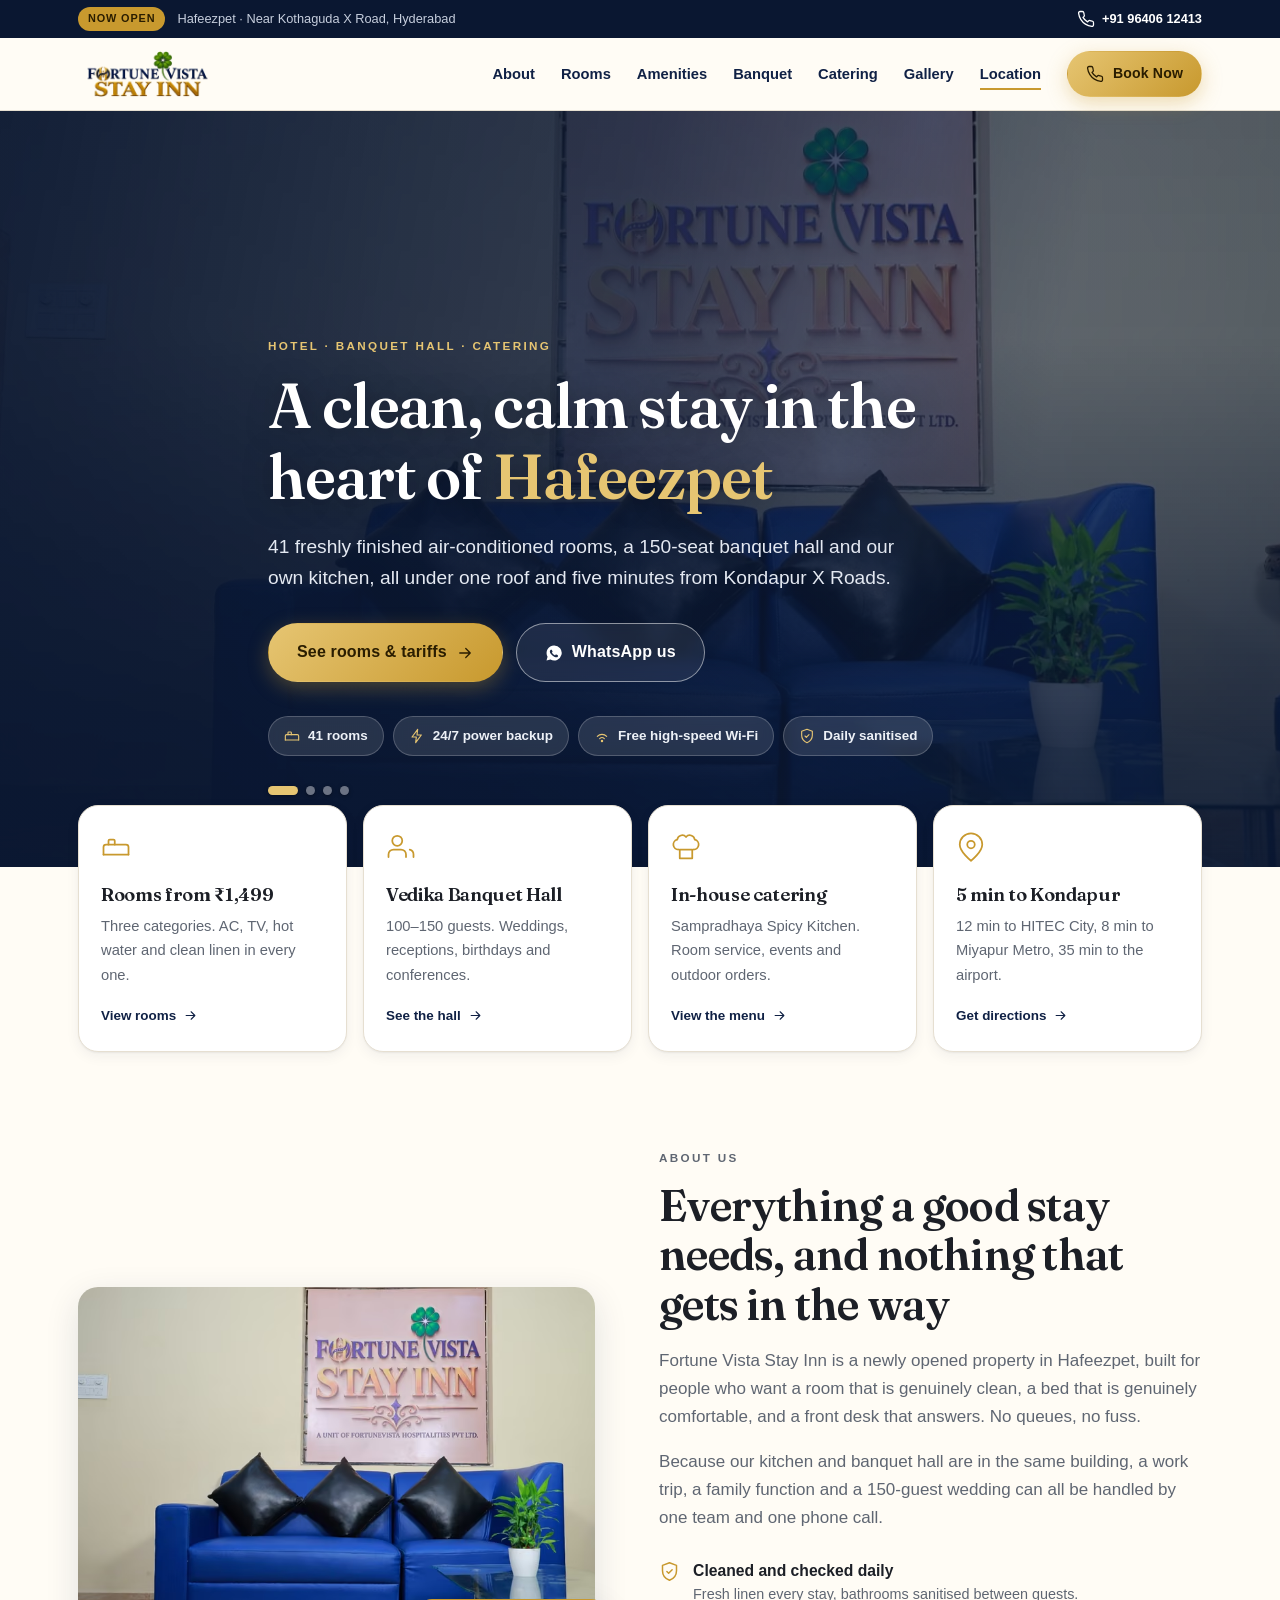
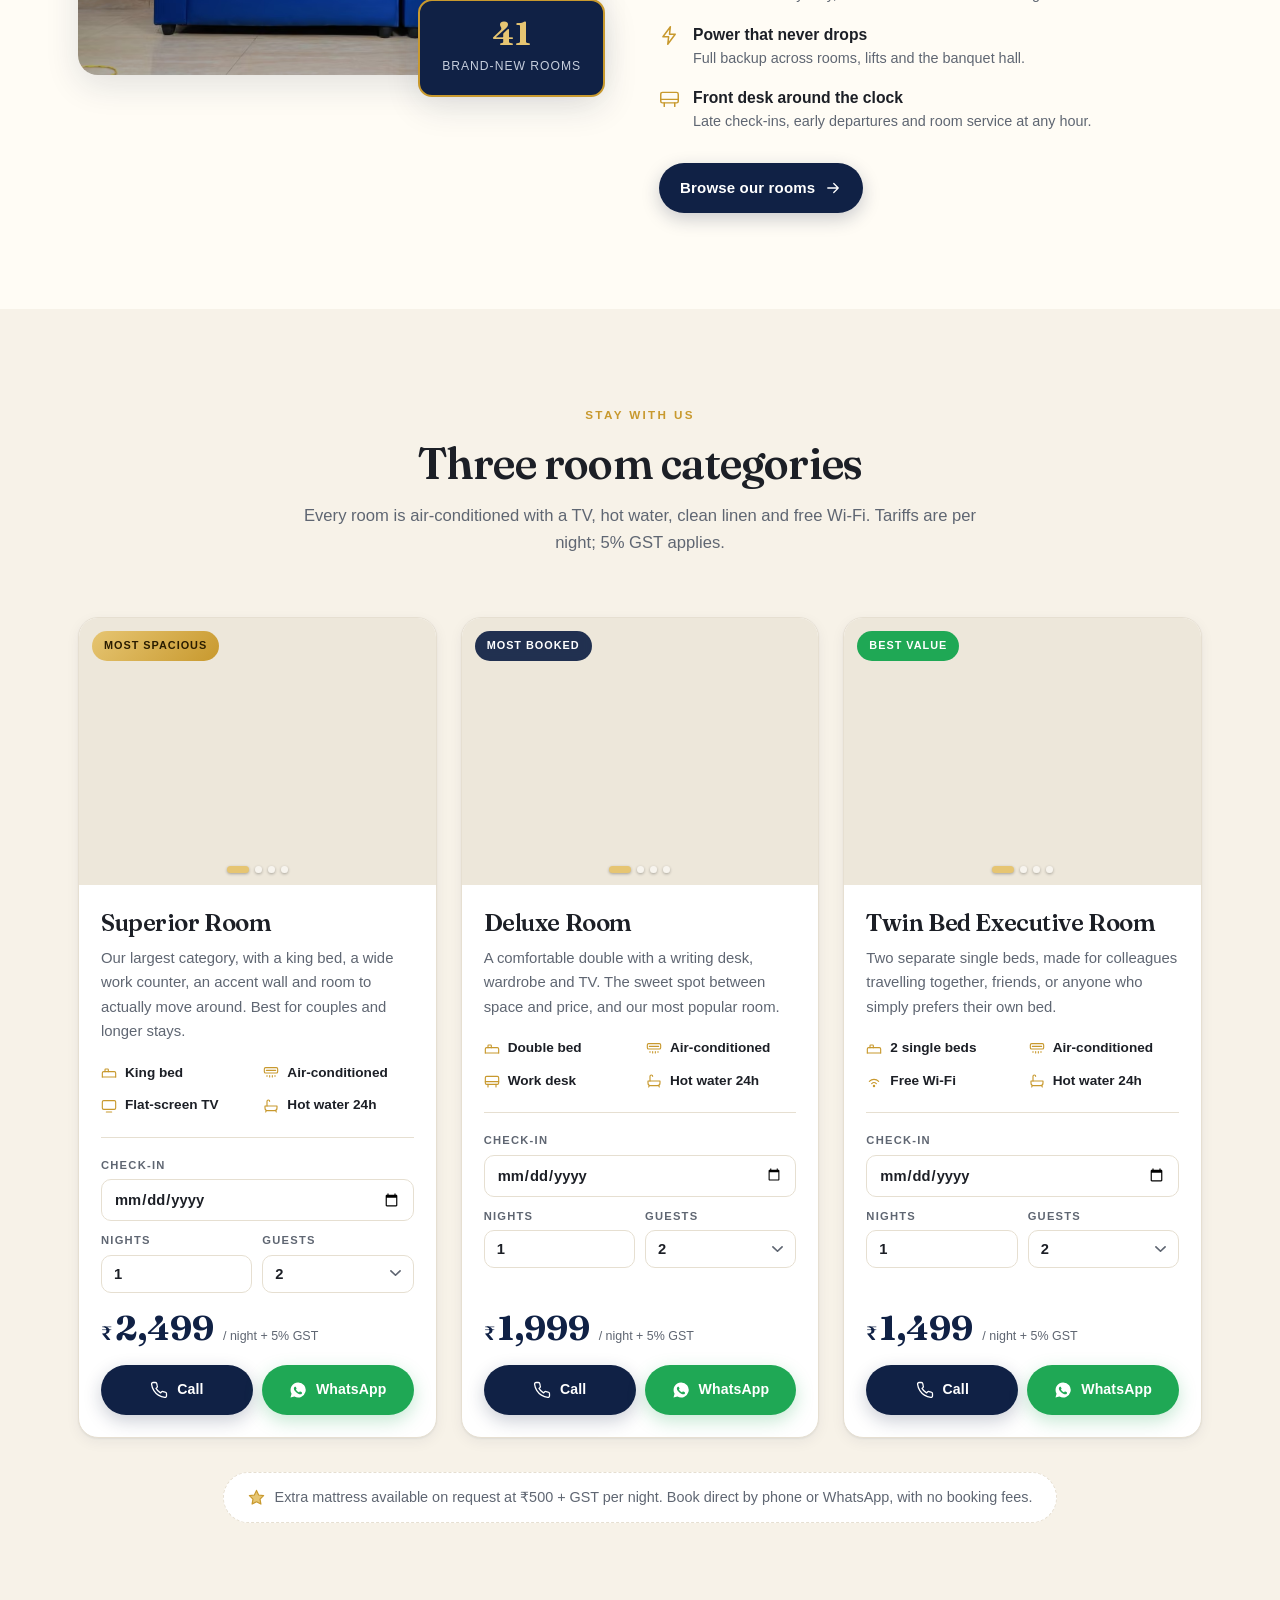
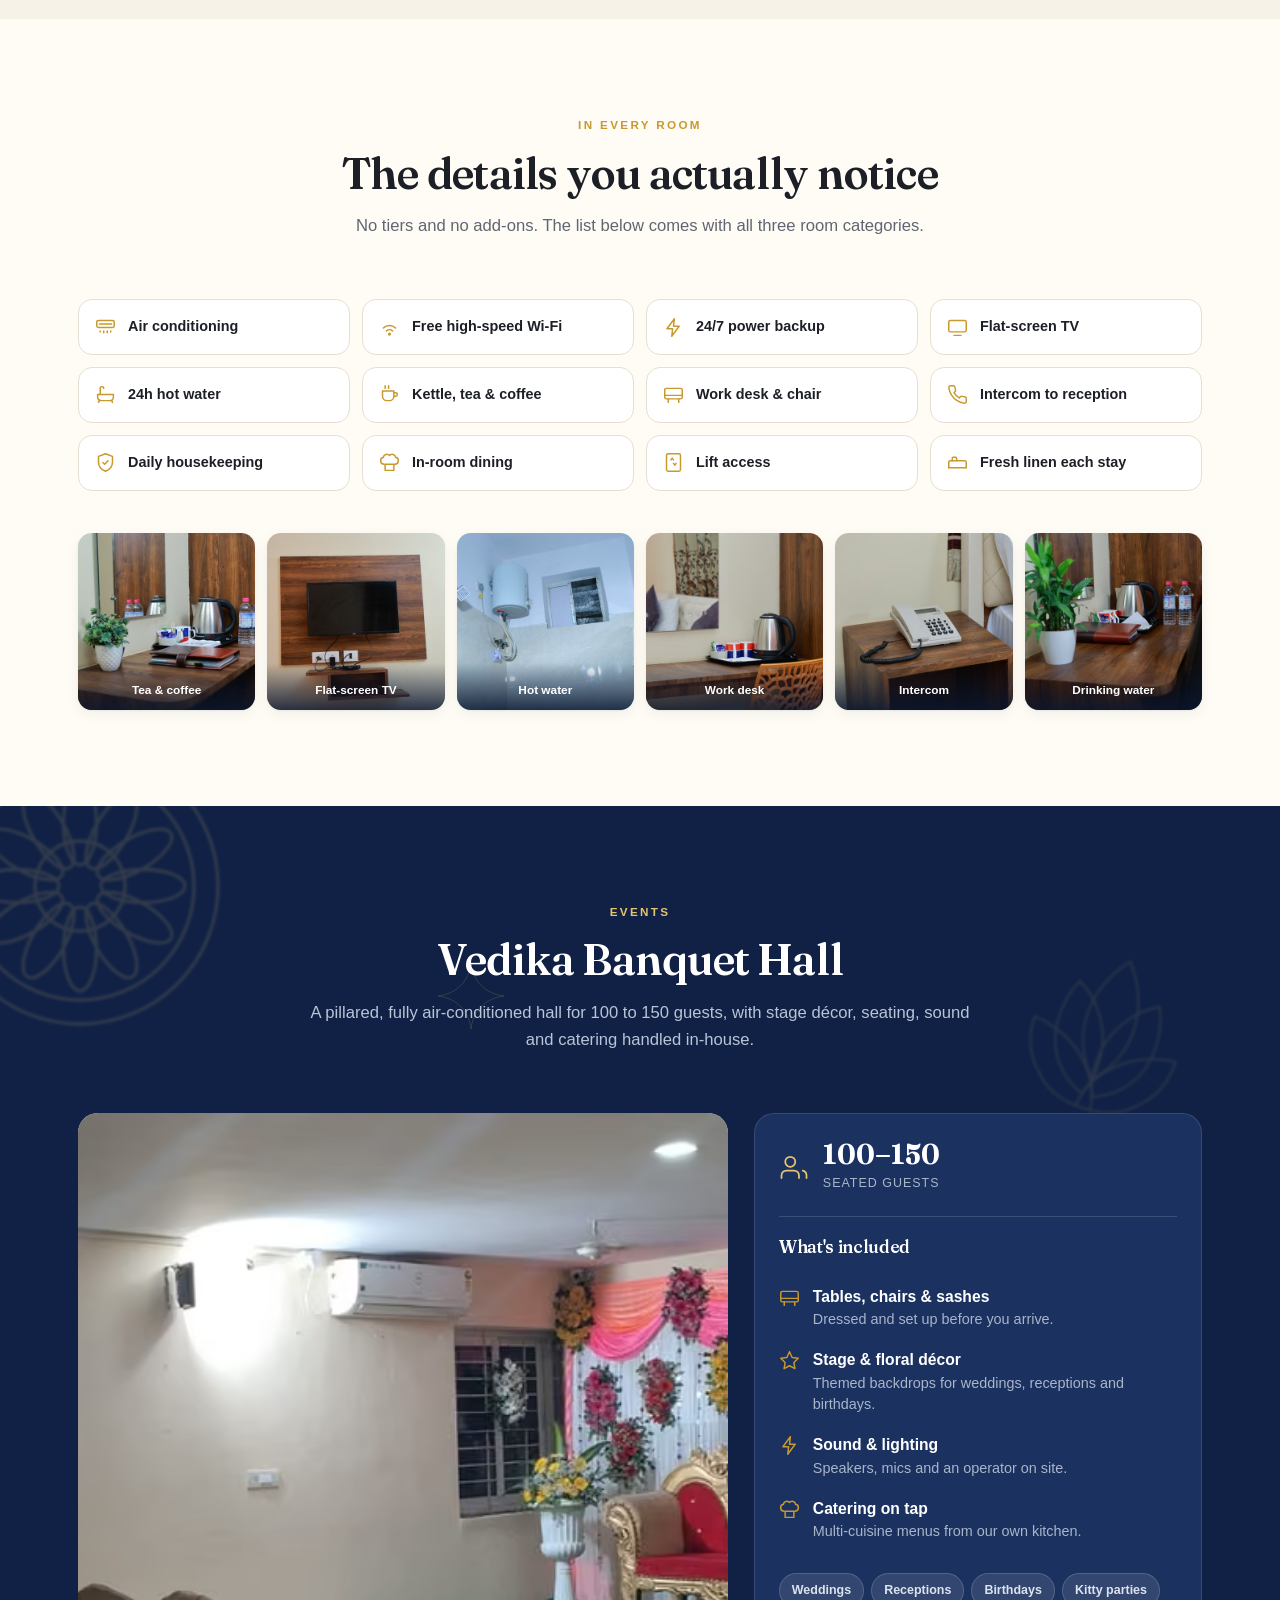
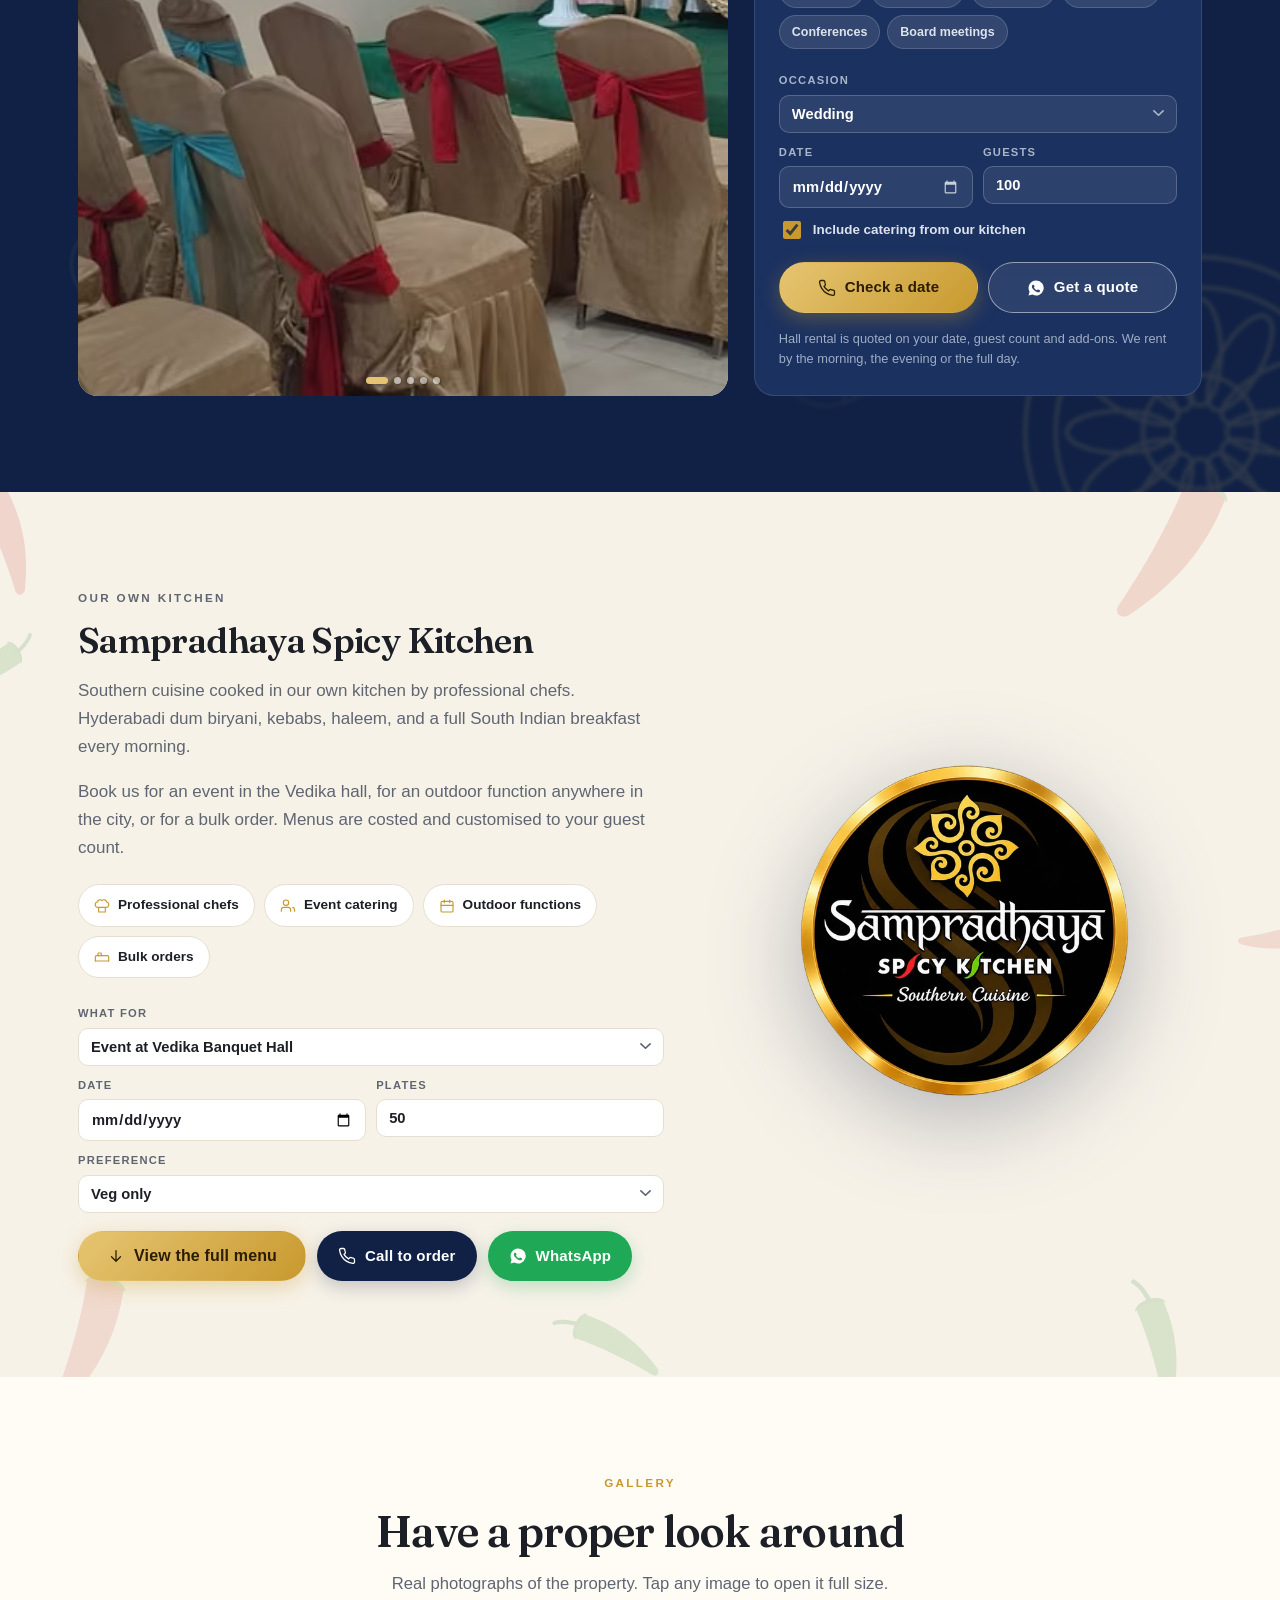
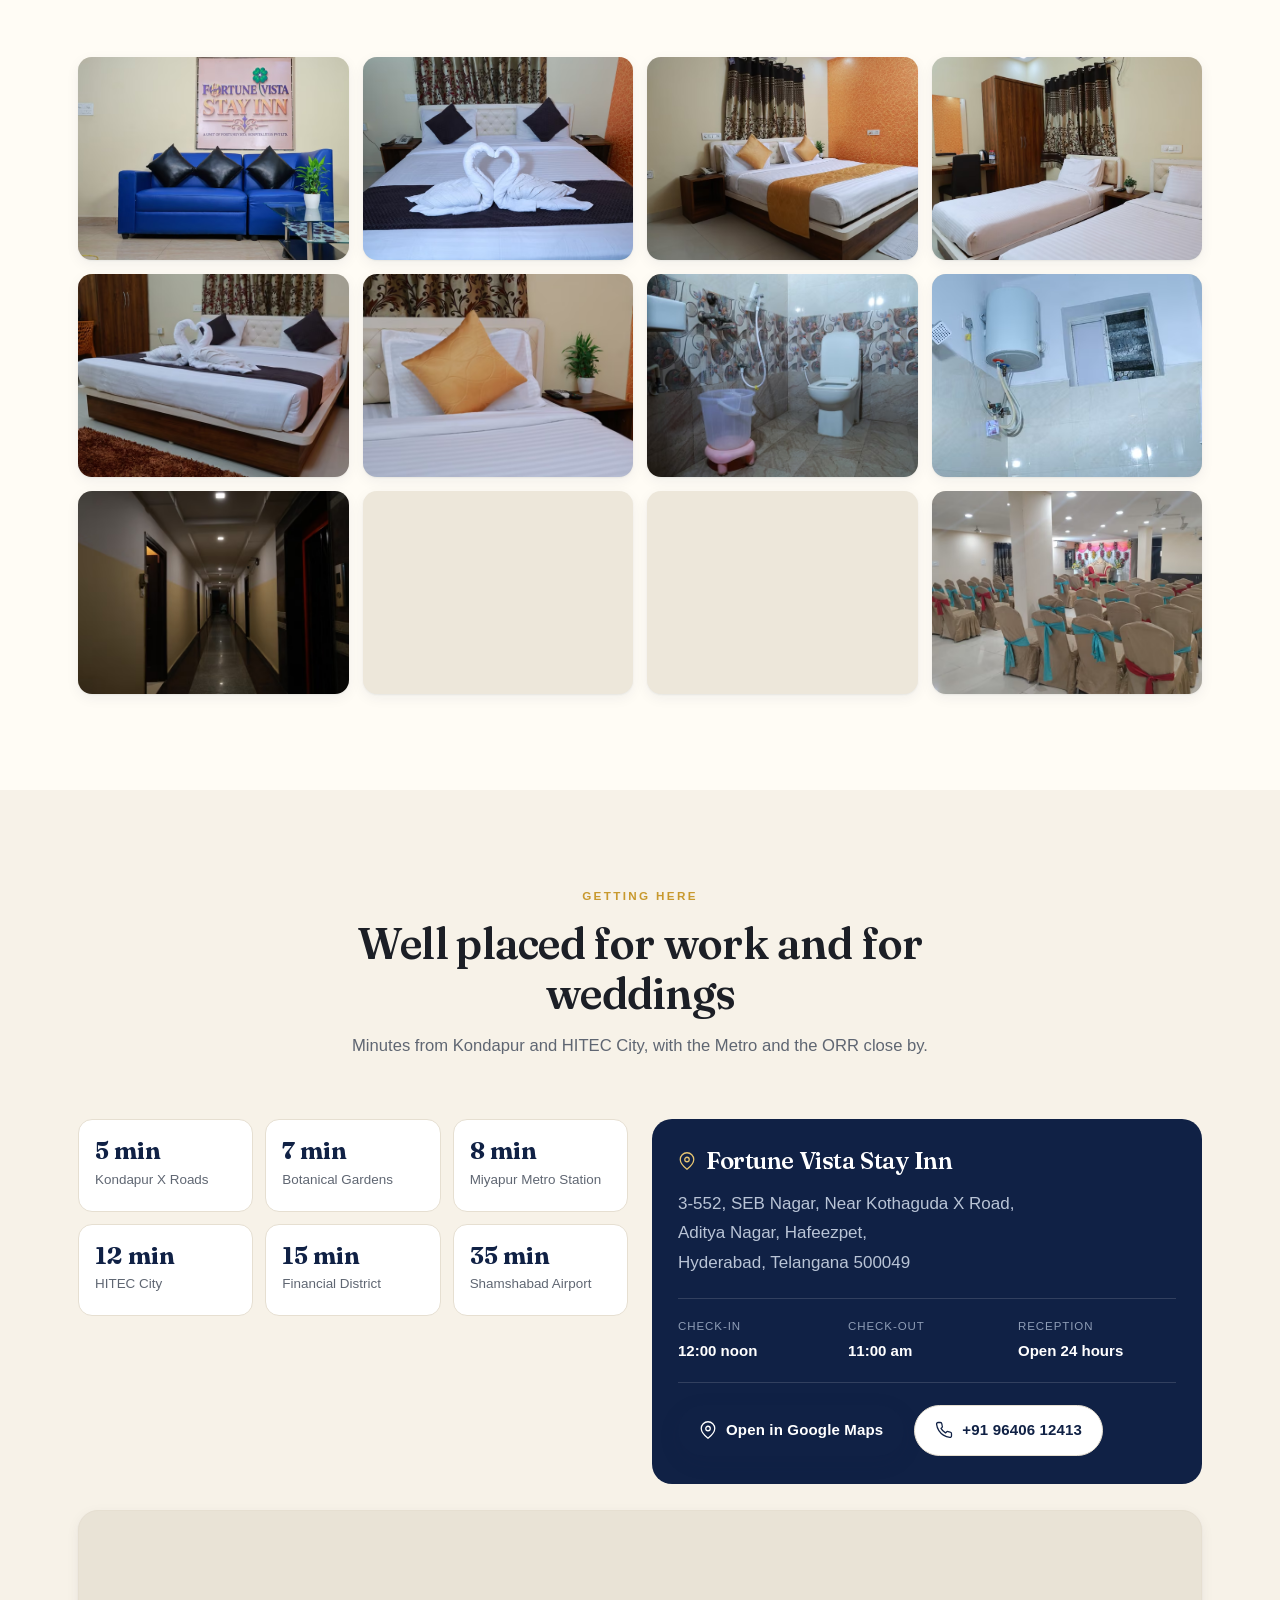
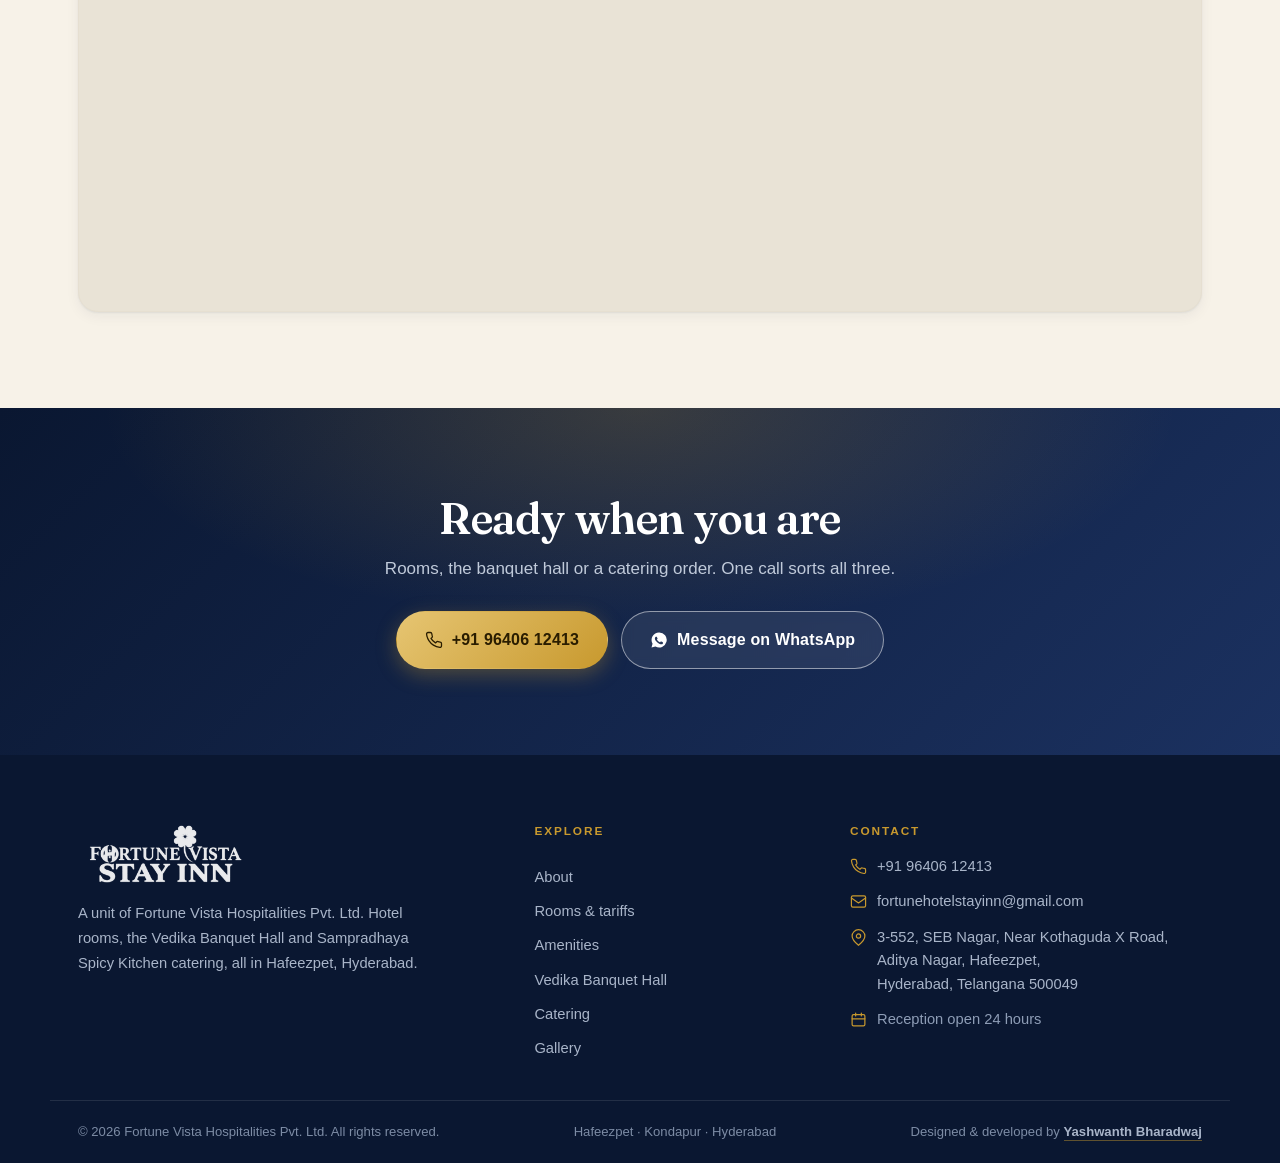
==== commit 7b6ebba1: "Credit the designer in the footer Adds a third line to the footer bar linking to yashwanthbharadwaj." ====
--- a/index.html
+++ b/index.html
@@ -696,6 +696,8 @@
   <div class="wrap foot__bar">
     <p>© <span id="yr">2026</span> Fortune Vista Hospitalities Pvt. Ltd. All rights reserved.</p>
     <p>Hafeezpet · Kondapur · Hyderabad</p>
+    <p class="foot__credit">Designed &amp; developed by
+      <a href="https://yashwanthbharadwaj.com" target="_blank" rel="noopener">Yashwanth Bharadwaj</a></p>
   </div>
 </footer>
 
--- a/assets/css/styles.css
+++ b/assets/css/styles.css
@@ -506,6 +506,13 @@
 .foot__bar{display:flex; flex-wrap:wrap; justify-content:space-between; gap:10px;
   margin-top:40px; padding-block:20px; border-top:1px solid rgba(255,255,255,.1); font-size:.82rem; color:#7D8CA5}
 .foot__bar p{margin:0}
+.foot__credit a{color:#A9B5C9; font-weight:650; border-bottom:1px solid rgba(200,153,46,.45);
+  padding-bottom:1px; transition:color .2s, border-color .2s}
+.foot__credit a:hover, .foot__credit a:focus-visible{color:var(--gold-300);
+  border-color:var(--gold-300)}
+@media(max-width:800px){
+  .foot__bar{flex-direction:column; align-items:flex-start; gap:8px}
+}
 
 /* ---------- mobile dock ---------- */
 .dock{display:none}
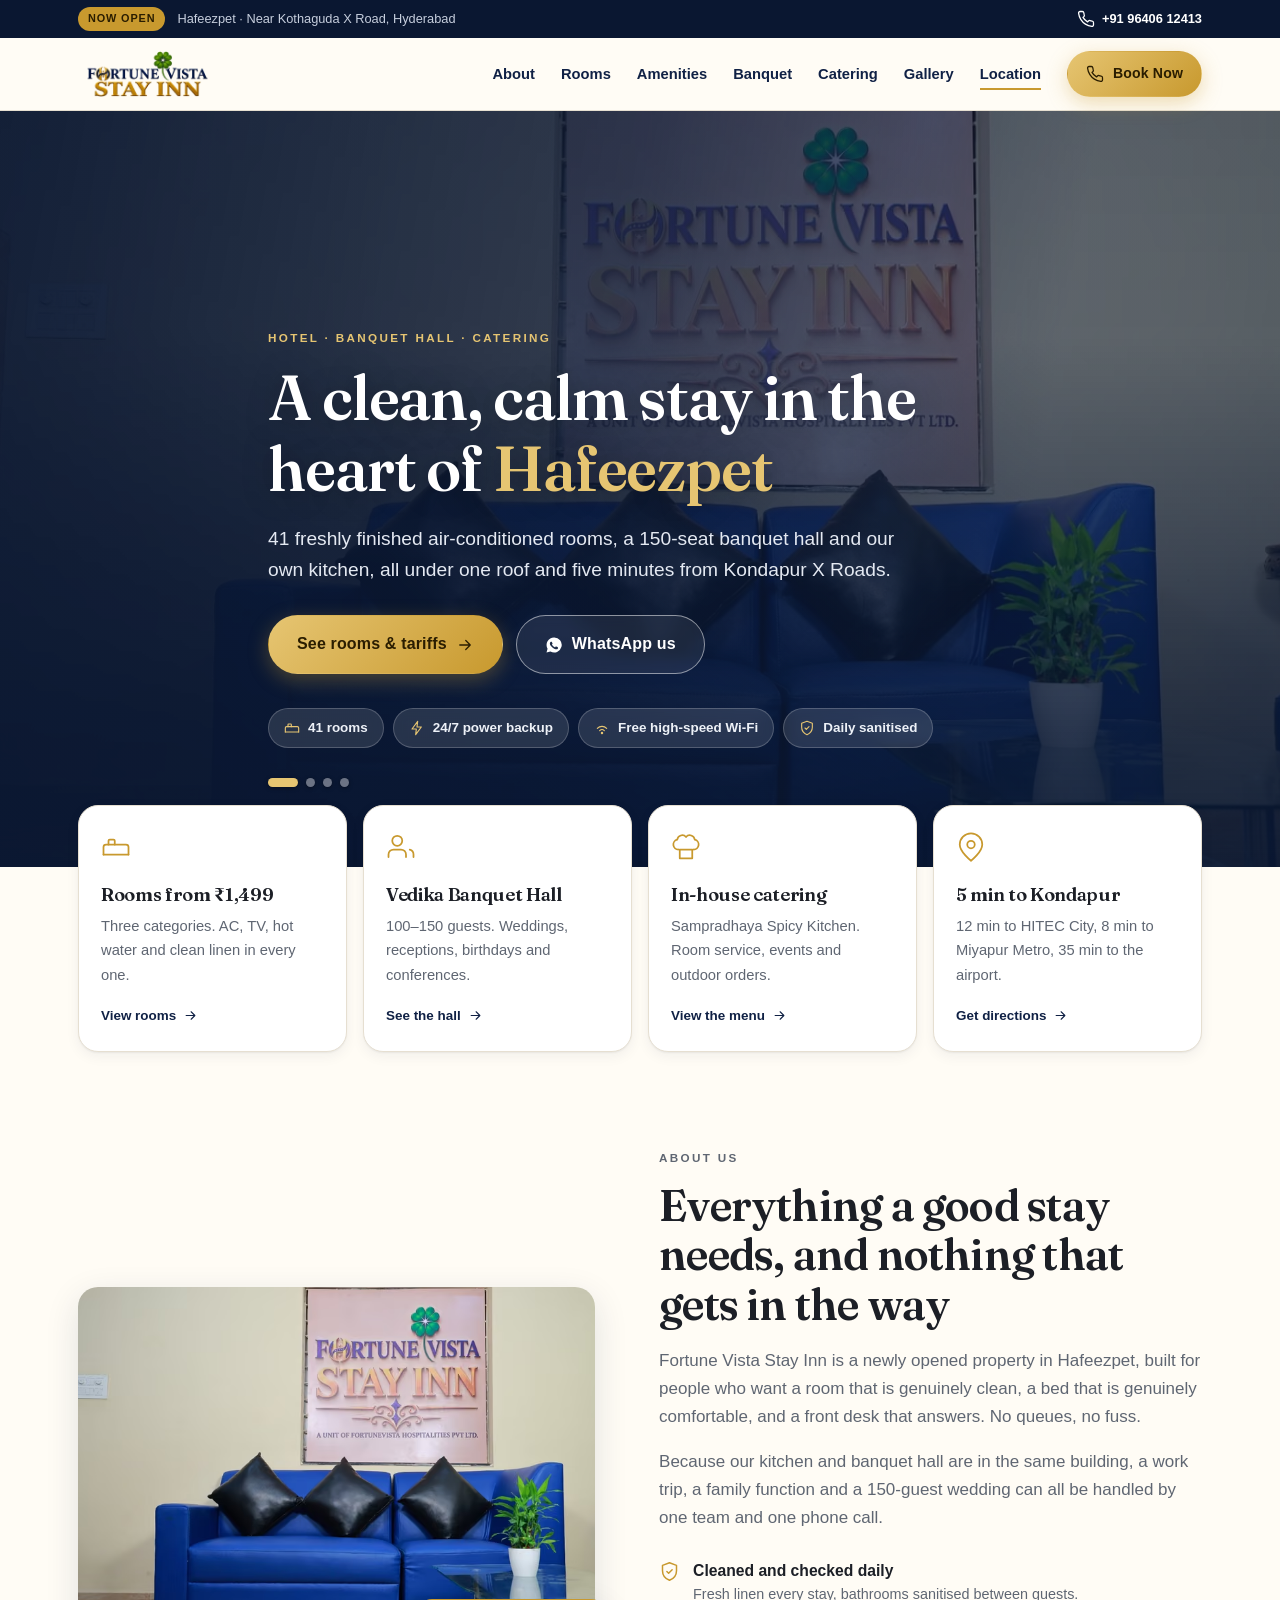
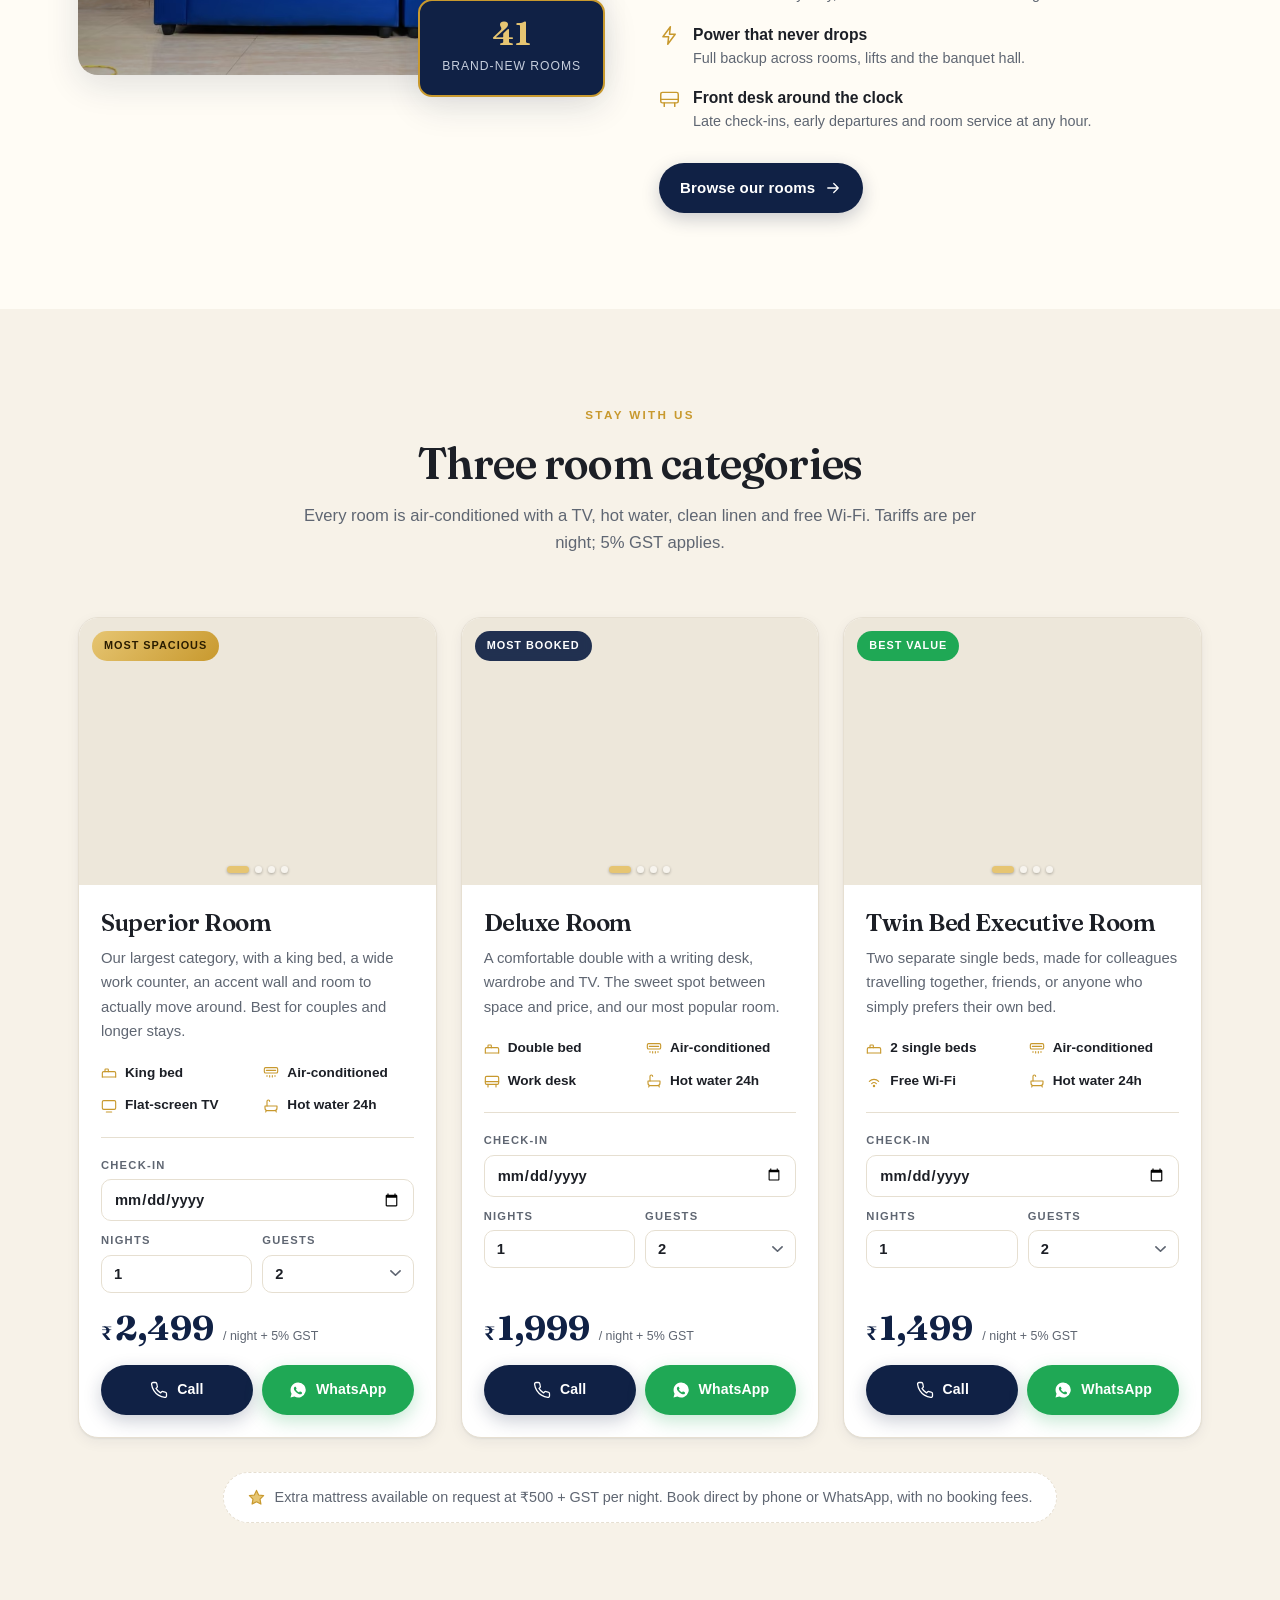
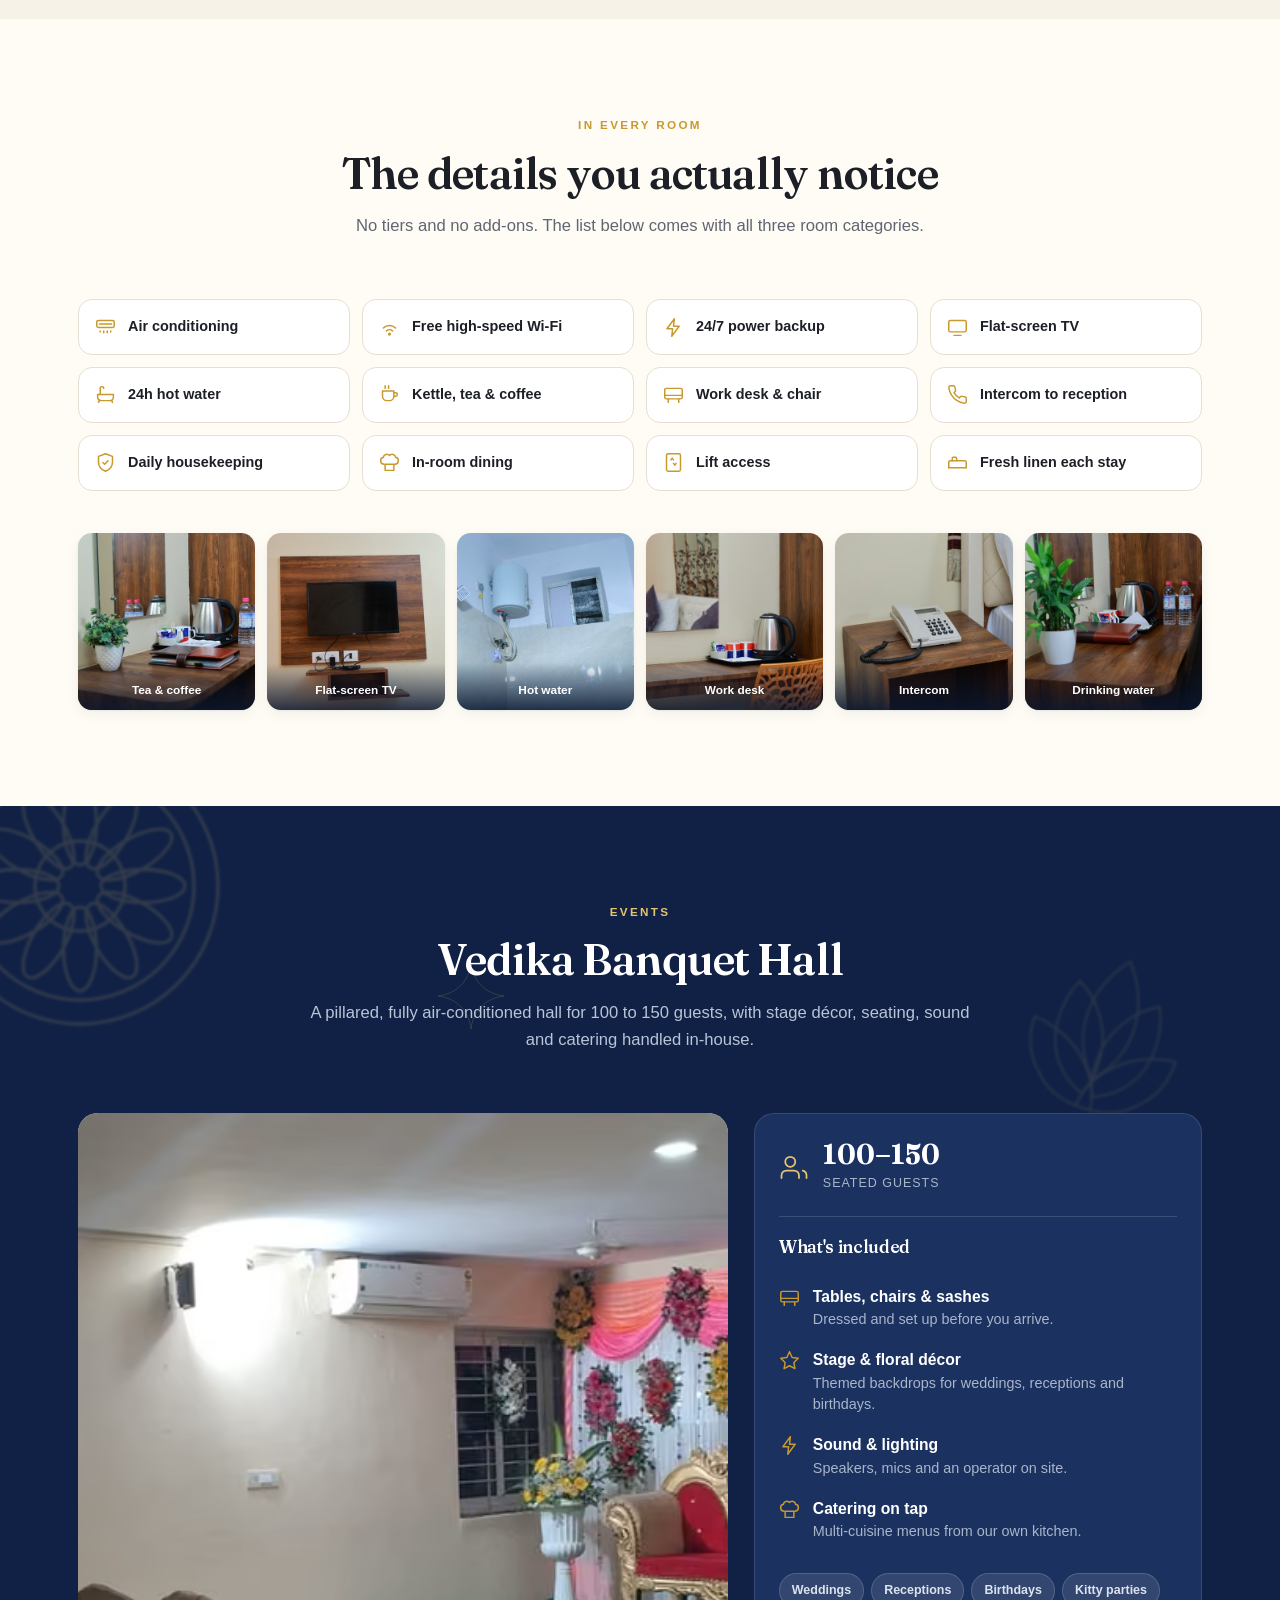
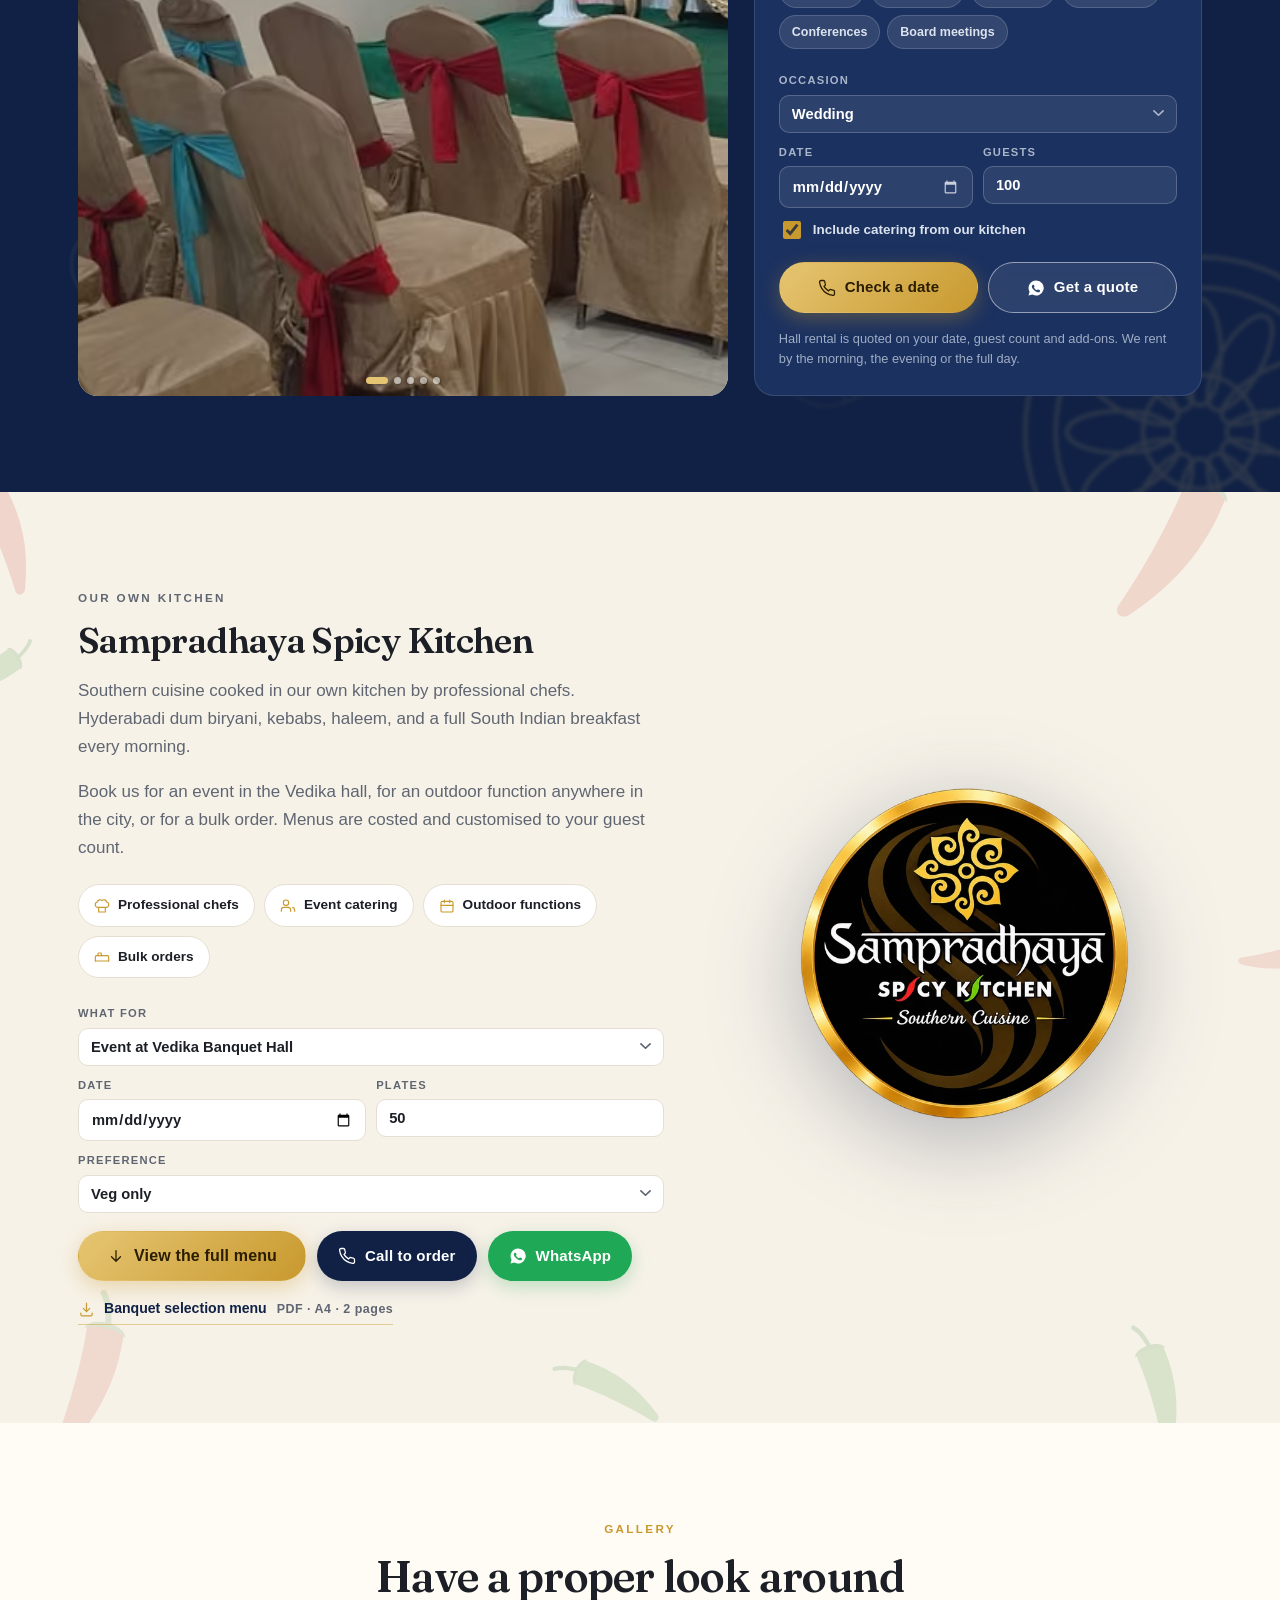
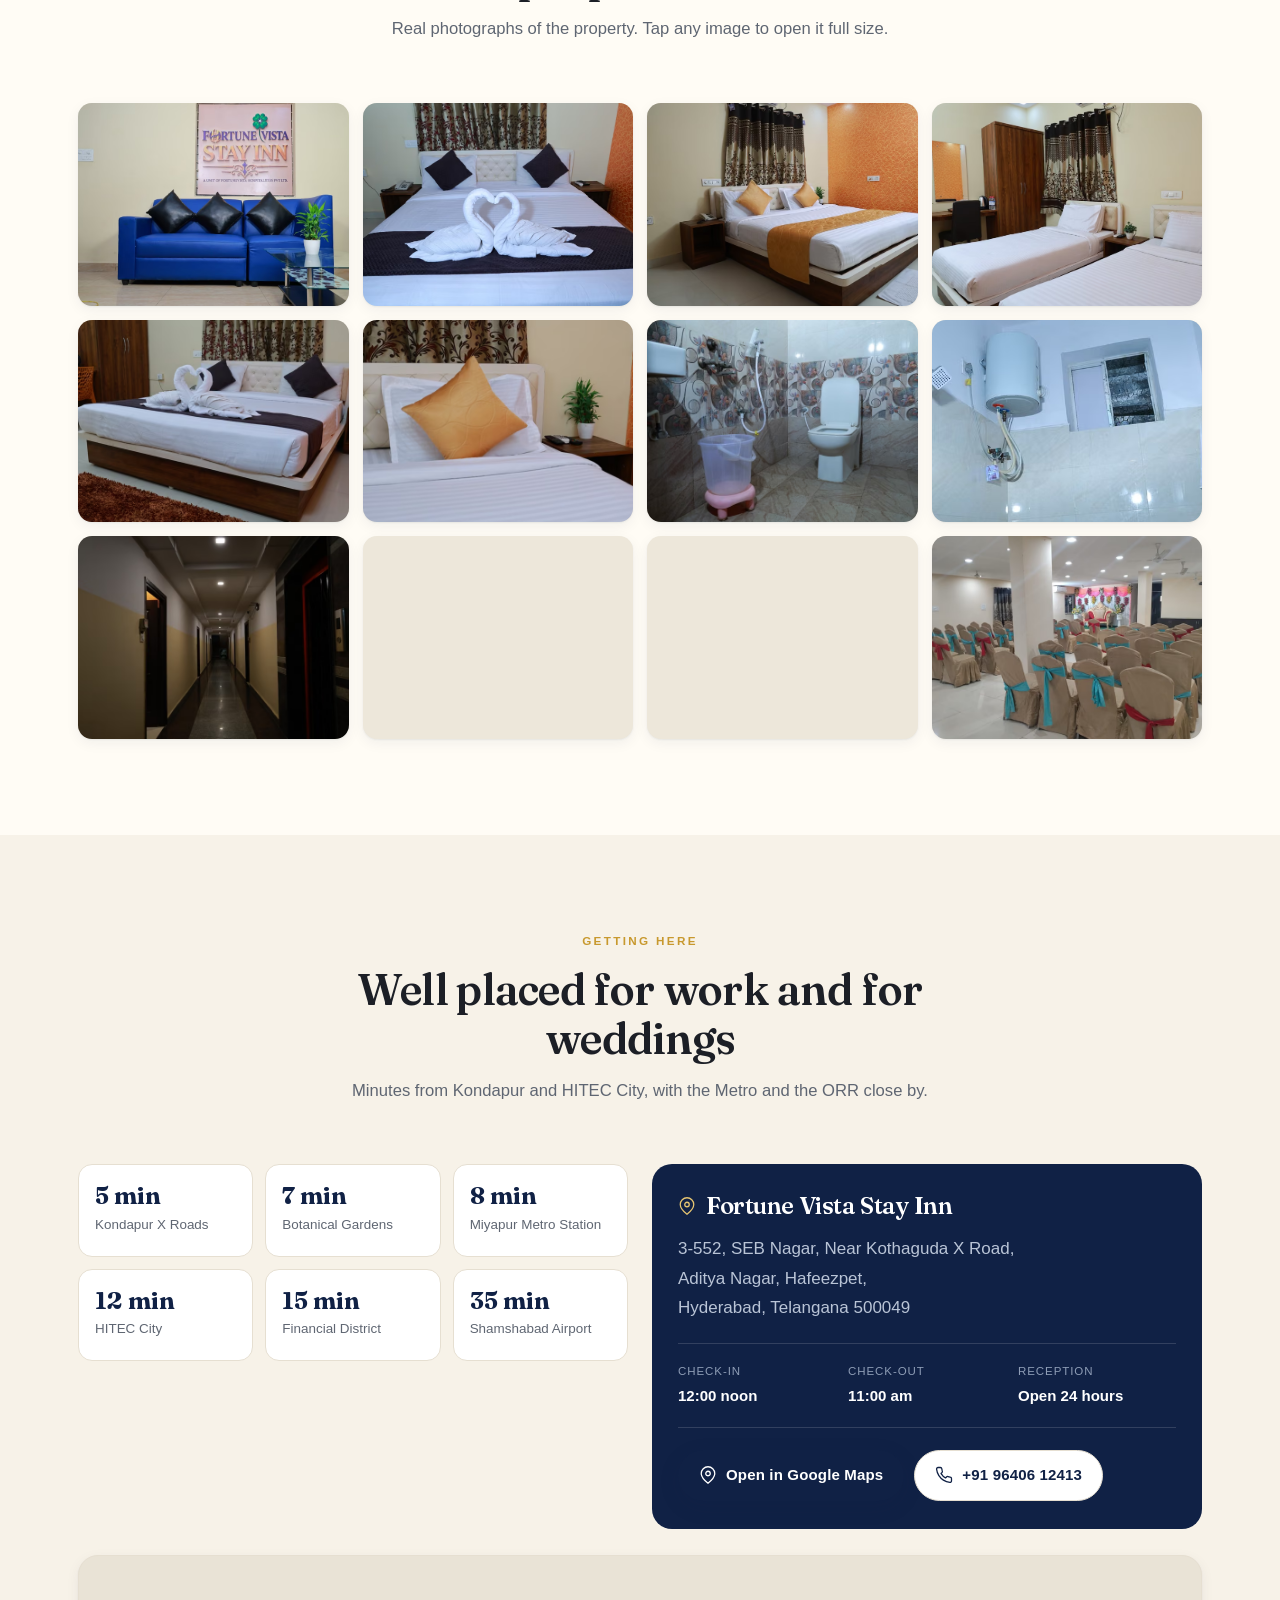
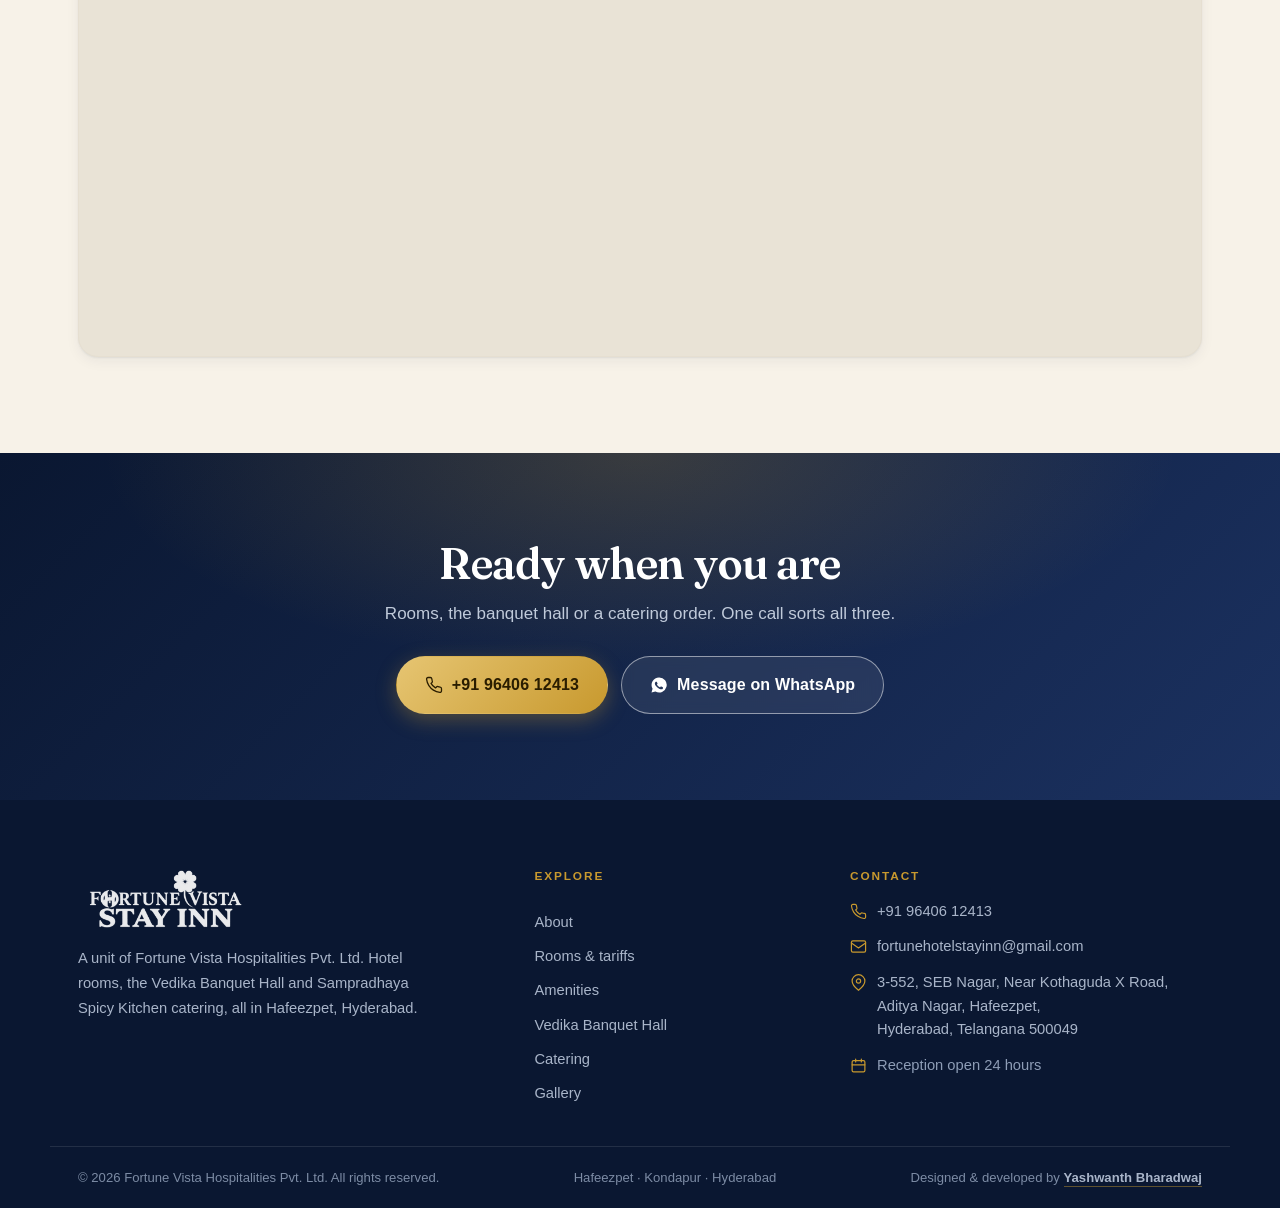
==== commit 4da81901: "Link the banquet menu PDF from the site The brochure deployed with the last commit but nothing point" ====
--- a/index.html
+++ b/index.html
@@ -66,6 +66,7 @@
 <symbol id="i-users" viewBox="0 0 24 24"><path d="M16 20v-2a4 4 0 0 0-4-4H6a4 4 0 0 0-4 4v2"/><circle cx="9" cy="7" r="4"/><path d="M22 20v-2a4 4 0 0 0-3-3.9"/></symbol>
 <symbol id="i-arrow" viewBox="0 0 24 24"><path d="M5 12h14M13 6l6 6-6 6"/></symbol>
 <symbol id="i-close" viewBox="0 0 24 24"><path d="M18 6 6 18M6 6l12 12"/></symbol>
+<symbol id="i-download" viewBox="0 0 24 24"><path d="M12 3v12M7.5 10.5 12 15l4.5-4.5"/><path d="M4 17v2a2 2 0 0 0 2 2h12a2 2 0 0 0 2-2v-2"/></symbol>
 <symbol id="o-mandala" viewBox="0 0 100 100">
   <circle cx="50" cy="50" r="46"/><circle cx="50" cy="50" r="38"/><circle cx="50" cy="50" r="15"/>
   <ellipse cx="50" cy="29" rx="5.5" ry="14" transform="rotate(0 50 50)"/><ellipse cx="50" cy="29" rx="5.5" ry="14" transform="rotate(30 50 50)"/><ellipse cx="50" cy="29" rx="5.5" ry="14" transform="rotate(60 50 50)"/><ellipse cx="50" cy="29" rx="5.5" ry="14" transform="rotate(90 50 50)"/><ellipse cx="50" cy="29" rx="5.5" ry="14" transform="rotate(120 50 50)"/><ellipse cx="50" cy="29" rx="5.5" ry="14" transform="rotate(150 50 50)"/><ellipse cx="50" cy="29" rx="5.5" ry="14" transform="rotate(180 50 50)"/><ellipse cx="50" cy="29" rx="5.5" ry="14" transform="rotate(210 50 50)"/><ellipse cx="50" cy="29" rx="5.5" ry="14" transform="rotate(240 50 50)"/><ellipse cx="50" cy="29" rx="5.5" ry="14" transform="rotate(270 50 50)"/><ellipse cx="50" cy="29" rx="5.5" ry="14" transform="rotate(300 50 50)"/><ellipse cx="50" cy="29" rx="5.5" ry="14" transform="rotate(330 50 50)"/>
@@ -575,6 +576,12 @@
         <a class="btn btn--navy" href="tel:+919640612413"><svg class="ic"><use href="#i-phone"/></svg>Call to order</a>
         <a class="btn btn--wa" data-wa="cater" href="https://wa.me/919640612413" target="_blank" rel="noopener"><svg class="ic"><use href="#i-wa"/></svg>WhatsApp</a>
       </div>
+      <p class="catering__dl">
+        <a href="/brochure/Sampradhaya-Catering-Menu.pdf" target="_blank" rel="noopener">
+          <svg class="ic"><use href="#i-download"/></svg>
+          <span>Banquet selection menu <em>PDF &middot; A4 &middot; 2 pages</em></span>
+        </a>
+      </p>
     </div>
     <aside class="kitchen reveal">
       <img class="kitchen__logo" src="assets/img/sampradhaya-640.webp"
@@ -723,7 +730,9 @@
     <div class="modal__tabs" id="menuTabs"></div>
     <div class="modal__body" id="menuBody"></div>
     <footer class="modal__foot">
-      <p>Prices are indicative and exclude taxes. Event and bulk menus are quoted separately.</p>
+      <p>Prices are indicative and exclude taxes. Event and bulk menus are quoted separately.
+        <a class="modal__dl" href="/brochure/Sampradhaya-Catering-Menu.pdf" target="_blank" rel="noopener">
+          <svg class="ic"><use href="#i-download"/></svg>Banquet selection menu <span>PDF</span></a></p>
       <div>
         <a class="btn btn--navy" href="tel:+919640612413"><svg class="ic"><use href="#i-phone"/></svg>Call to order</a>
         <a class="btn btn--wa" href="https://wa.me/919640612413?text=Hi%2C%20I%27d%20like%20to%20place%20an%20order%20from%20Sampradhaya%20Spicy%20Kitchen." target="_blank" rel="noopener"><svg class="ic"><use href="#i-wa"/></svg>Order on WhatsApp</a>
--- a/assets/css/styles.css
+++ b/assets/css/styles.css
@@ -40,14 +40,22 @@
 }
 
 *,*::before,*::after{box-sizing:border-box}
-html{-webkit-text-size-adjust:100%; scroll-behavior:smooth; scroll-padding-top:86px; overflow-x:clip}
+html{-webkit-text-size-adjust:100%; scroll-behavior:smooth; overflow-x:clip;
+  /* anchors land clear of the real header, and clear of the real dock. Both
+     heights are measured and published by main.js; the literals are fallbacks. */
+  scroll-padding-top:calc(var(--navh, 86px) + 12px);
+  scroll-padding-bottom:var(--dockh, 0px)}
 @media (prefers-reduced-motion:reduce){html{scroll-behavior:auto}}
 body{
   margin:0; background:var(--cream); color:var(--ink);
-  font-family:var(--f-ui); font-size:17px; line-height:1.65;
+  font-family:var(--f-ui); font-size:1.0625rem; line-height:1.65;
+  /* rem, not px, so the page honours the reader's browser / OS text size.
+     break-word stops one long token from widening a grid track. */
+  overflow-wrap:break-word;
   -webkit-font-smoothing:antialiased; overflow-x:clip;
 }
 img{max-width:100%; height:auto; display:block}
+svg, video, iframe, canvas{max-width:100%}
 a{color:inherit; text-decoration:none}
 h1,h2,h3,h4{font-family:var(--f-dis); font-weight:600; line-height:1.14; margin:0; letter-spacing:-.018em;
   font-variation-settings:"SOFT" 0, "WONK" 0}
@@ -77,7 +85,8 @@
   display:inline-flex; align-items:center; justify-content:center; gap:9px;
   font-family:var(--f-ui); font-size:.94rem; font-weight:650; letter-spacing:.01em;
   padding:12px 20px; border-radius:999px; border:1.5px solid transparent;
-  cursor:pointer; white-space:nowrap; transition:transform .2s var(--ease), box-shadow .2s var(--ease), background .2s, color .2s, border-color .2s;
+  cursor:pointer; min-width:0; max-width:100%; text-align:center;
+  transition:transform .2s var(--ease), box-shadow .2s var(--ease), background .2s, color .2s, border-color .2s;
 }
 .btn:hover{transform:translateY(-2px)}
 .btn:active{transform:translateY(0)}
@@ -101,7 +110,7 @@
 
 /* ---------- topbar + nav ---------- */
 .topbar{background:var(--navy-900); color:#C6CEDD; font-size:.8rem}
-.topbar__in{display:flex; align-items:center; gap:12px; height:38px}
+.topbar__in{display:flex; align-items:center; gap:12px; min-height:38px; padding-block:4px}
 .topbar__badge{background:var(--gold); color:#2A1D00; font-weight:750; font-size:.68rem;
   letter-spacing:.08em; text-transform:uppercase; padding:3px 10px; border-radius:999px}
 .topbar__txt{flex:1; min-width:0; overflow:hidden; text-overflow:ellipsis; white-space:nowrap}
@@ -115,7 +124,8 @@
    which breaks the mobile drawer. Desktop only, where there is no fixed child. */
 @media(min-width:981px){.nav{backdrop-filter:saturate(1.6) blur(12px)}}
 .nav.is-stuck{box-shadow:0 6px 24px rgba(16,33,69,.09)}
-.nav__in{display:flex; align-items:center; justify-content:space-between; gap:18px; height:72px}
+.nav__in{display:flex; align-items:center; justify-content:space-between; gap:18px;
+  min-height:72px; padding-block:8px}
 .nav__brand img{height:40px; width:auto}
 @media(min-width:900px){.nav__brand img{height:46px}}
 .nav__links{display:flex; align-items:center; gap:26px}
@@ -154,7 +164,7 @@
 
 /* ---------- hero ---------- */
 .hero{position:relative; min-height:clamp(540px,84svh,760px); display:flex; align-items:flex-end;
-  padding:120px 0 72px; overflow:hidden; isolation:isolate}
+  padding:clamp(96px,14vw,140px) 0 clamp(56px,8vw,80px); overflow:hidden; isolation:isolate}
 .hero__slides{position:absolute; inset:0; z-index:-2; background:var(--navy-900)}
 .hero__bg{position:absolute; inset:0; opacity:0; transition:opacity 1.1s var(--ease)}
 .hero__bg.is-on{opacity:1}
@@ -179,7 +189,7 @@
 .hero__sub{margin:20px 0 30px; font-size:clamp(1.02rem,1.5vw,1.2rem); color:#E4E9F2; max-width:62ch; line-height:1.6}
 .hero__cta{display:flex; flex-wrap:wrap; gap:13px}
 .hero__chips{display:flex; flex-wrap:wrap; gap:9px; margin-top:34px}
-.hero__chips li{display:inline-flex; align-items:center; gap:8px; font-size:.84rem; font-weight:600;
+.hero__chips li{display:inline-flex; align-items:center; gap:8px; max-width:100%; font-size:.84rem; font-weight:600;
   color:#EDF1F7; background:rgba(255,255,255,.12); border:1px solid rgba(255,255,255,.2);
   padding:8px 15px; border-radius:999px; backdrop-filter:blur(6px)}
 .hero__chips .ic{width:16px; height:16px; color:var(--gold-300)}
@@ -197,7 +207,8 @@
 
 /* ---------- quick cards ---------- */
 .quick{margin-top:-62px; position:relative; z-index:5; padding-bottom:0}
-.quick__grid{display:grid; grid-template-columns:repeat(auto-fit,minmax(230px,1fr)); gap:16px}
+.quick__grid{display:grid; gap:16px;
+  grid-template-columns:repeat(auto-fit, minmax(min(230px, 100%), 1fr))}
 .qcard{background:#fff; border:1px solid var(--line); border-radius:var(--r-lg); padding:26px 22px 22px;
   box-shadow:var(--sh-1); transition:transform .28s var(--ease), box-shadow .28s var(--ease), border-color .28s}
 .qcard:hover{transform:translateY(-6px); box-shadow:var(--sh-2); border-color:var(--gold-300)}
@@ -211,7 +222,7 @@
 
 /* ---------- about ---------- */
 .about{display:grid; gap:clamp(34px,5vw,64px); align-items:center}
-@media(min-width:900px){.about{grid-template-columns:1fr 1.05fr}}
+@media(min-width:900px){.about{grid-template-columns:minmax(0,1fr) minmax(0,1.05fr)}}
 .about__media{position:relative}
 .about__media img{border-radius:var(--r-lg); box-shadow:var(--sh-2); aspect-ratio:4/3; object-fit:cover; width:100%}
 .about__stat{position:absolute; right:-10px; bottom:-22px; background:var(--navy); color:#fff;
@@ -223,8 +234,8 @@
 .about__body h2{margin-bottom:18px}
 .about__body > p{color:var(--muted)}
 
-.ticks{display:grid; gap:16px; margin:26px 0 30px}
-.ticks li{display:flex; gap:13px; align-items:flex-start}
+.ticks{display:grid; grid-template-columns:minmax(0,1fr); gap:16px; margin:26px 0 30px}
+.ticks li{display:flex; gap:13px; align-items:flex-start; min-width:0; overflow-wrap:anywhere}
 .ticks .ic{width:21px; height:21px; color:var(--gold); margin-top:3px}
 .ticks strong{display:block; font-size:.98rem; font-weight:680}
 .ticks span{display:block; font-size:.9rem; color:var(--muted); line-height:1.5}
@@ -254,7 +265,10 @@
 .carousel__dots button.is-on{width:22px; border-radius:4px; background:var(--gold-300)}
 
 /* ---------- rooms ---------- */
-.rooms{display:grid; gap:24px; grid-template-columns:repeat(auto-fit,minmax(300px,1fr))}
+/* min() keeps the 300px floor from exceeding the container on a 320px phone,
+   where it used to force a 300px track into 288px of room. */
+.rooms{display:grid; gap:24px;
+  grid-template-columns:repeat(auto-fit, minmax(min(300px, 100%), 1fr))}
 .room{background:#fff; border:1px solid var(--line); border-radius:var(--r-lg); overflow:hidden;
   display:flex; flex-direction:column; box-shadow:var(--sh-1);
   transition:transform .3s var(--ease), box-shadow .3s var(--ease)}
@@ -269,9 +283,10 @@
 .room__body{padding:24px 22px 22px; display:flex; flex-direction:column; flex:1}
 .room__body h3{margin-bottom:9px}
 .room__desc{font-size:.93rem; color:var(--muted); margin-bottom:18px}
-.room__feat{display:grid; grid-template-columns:1fr 1fr; gap:10px 12px; padding-bottom:20px;
+.room__feat{display:grid; grid-template-columns:repeat(2, minmax(0,1fr)); gap:10px 12px; padding-bottom:20px;
   border-bottom:1px solid var(--line); margin-bottom:18px}
-.room__feat li{display:flex; align-items:center; gap:8px; font-size:.85rem; font-weight:560; color:var(--ink)}
+.room__feat li{display:flex; align-items:center; gap:8px; min-width:0; overflow-wrap:anywhere;
+  font-size:.85rem; font-weight:560; color:var(--ink)}
 .room__feat .ic{width:16px; height:16px; color:var(--gold)}
 .room__foot{margin-top:auto}
 .price{display:flex; align-items:baseline; gap:3px; margin:0 0 16px; font-family:var(--f-dis)}
@@ -279,7 +294,7 @@
 .price strong{font-size:2.15rem; font-weight:700; color:var(--navy); line-height:1}
 .price__unit{font-family:var(--f-ui); font-size:.78rem; color:var(--muted); font-weight:500; margin-left:6px}
 .room__btns{display:flex; gap:9px}
-.room__btns .btn{flex:1; padding:12px 10px; font-size:.88rem}
+.room__btns .btn{flex:1 1 0; min-width:0; padding:12px 10px; font-size:.88rem}
 
 .rooms__note{display:flex; align-items:center; justify-content:center; gap:10px; margin:34px auto 0;
   font-size:.9rem; color:var(--muted); background:#fff; border:1px dashed var(--line);
@@ -287,7 +302,12 @@
 .rooms__note .ic{width:17px; height:17px; color:var(--gold); fill:var(--gold-300)}
 
 /* booking / enquiry fields that prefill the WhatsApp message */
-.bk{display:grid; grid-template-columns:1fr 1fr; gap:10px; margin:0 0 18px}
+/* Capped auto-fit, max 2 columns: the floor is whichever is larger, 8.5rem or
+   half the row. So the fields drop to one column when the reader's text gets
+   big OR the card gets narrow -- which a max-width breakpoint could not do --
+   and never spread past two columns in a wide panel. */
+.bk{display:grid; gap:10px; margin:0 0 18px;
+  grid-template-columns:repeat(auto-fit, minmax(max(8.5rem, (100% - 10px)/2), 1fr))}
 .bk__f{display:flex; flex-direction:column; gap:5px; min-width:0}
 .bk__f--wide{grid-column:1 / -1}
 .bk__f > span{font-size:.7rem; font-weight:750; letter-spacing:.11em;
@@ -332,20 +352,25 @@
 /* make the native date picker icon visible on dark */
 .bk--dark input[type="date"]::-webkit-calendar-picker-indicator{filter:invert(1) opacity(.75)}
 
-@media(max-width:380px){.bk{grid-template-columns:1fr}}
 
 /* ---------- amenities ---------- */
-.amen{display:grid; grid-template-columns:repeat(2,1fr); gap:12px; margin-bottom:42px}
-@media(min-width:620px){.amen{grid-template-columns:repeat(3,1fr)}}
-@media(min-width:960px){.amen{grid-template-columns:repeat(4,1fr)}}
-.amen li{display:flex; align-items:center; gap:12px; background:#fff; border:1px solid var(--line);
+/* Capped auto-fit: the track floor is whichever is larger, 130px or the width
+   a 4-column row would give. So it never exceeds 4 columns and never forces a
+   track wider than its share -- repeat(2,1fr) did, because 1fr's floor is
+   min-content, and "Air conditioning" pushed the row 19px past the gutter. */
+.amen{display:grid; gap:12px; margin-bottom:42px;
+  grid-template-columns:repeat(auto-fit, minmax(max(130px, (100% - 36px)/4), 1fr))}
+/* anywhere (not break-word) also lowers min-content, which is what lets the
+   anonymous text item beside the icon shrink instead of spilling out. */
+.amen li{display:flex; align-items:center; gap:12px; min-width:0; overflow-wrap:anywhere;
+  background:#fff; border:1px solid var(--line);
   border-radius:var(--r); padding:15px 16px; font-size:.9rem; font-weight:560;
   transition:border-color .25s, transform .25s var(--ease)}
 .amen li:hover{border-color:var(--gold-300); transform:translateY(-3px)}
 .amen .ic{width:21px; height:21px; color:var(--gold)}
 
-.strip{display:grid; grid-template-columns:repeat(6,1fr); gap:12px}
-@media(max-width:860px){.strip{grid-template-columns:repeat(3,1fr)}}
+.strip{display:grid; gap:12px;
+  grid-template-columns:repeat(auto-fit, minmax(max(88px, (100% - 60px)/6), 1fr))}
 .strip__it{margin:0; position:relative; border-radius:var(--r); overflow:hidden; cursor:zoom-in;
   box-shadow:var(--sh-1)}
 .strip__it img{aspect-ratio:1; object-fit:cover; width:100%; transition:transform .5s var(--ease)}
@@ -357,7 +382,7 @@
 /* ---------- banquet ---------- */
 .banquet{display:grid; gap:26px}
 @media(min-width:960px){
-  .banquet{grid-template-columns:1.45fr 1fr; align-items:stretch}
+  .banquet{grid-template-columns:minmax(0,1.45fr) minmax(0,1fr); align-items:stretch}
   .banquet__hero, .banquet__hero .carousel{height:100%}
   .banquet__hero .carousel__track, .banquet__hero .carousel__slide{height:100%}
   .carousel--big .carousel__slide img{height:100%; aspect-ratio:auto; min-height:430px}
@@ -371,7 +396,7 @@
 .banquet__cap span{font-size:.78rem; letter-spacing:.08em; text-transform:uppercase; color:#A9B5C9}
 .banquet__side h3{font-size:1.1rem; margin-bottom:4px}
 .banquet__events{display:flex; flex-wrap:wrap; gap:7px; margin:0 0 22px}
-.banquet__events span{font-size:.78rem; font-weight:600; color:#DCE3EE; background:rgba(255,255,255,.1);
+.banquet__events span{max-width:100%; font-size:.78rem; font-weight:600; color:#DCE3EE; background:rgba(255,255,255,.1);
   border:1px solid rgba(255,255,255,.16); padding:6px 12px; border-radius:999px}
 .banquet__btns{display:flex; flex-wrap:wrap; gap:10px}
 .banquet__btns .btn{flex:1 1 auto}
@@ -379,14 +404,23 @@
 
 /* ---------- catering ---------- */
 .catering{display:grid; gap:clamp(30px,5vw,58px); align-items:center}
-@media(min-width:900px){.catering{grid-template-columns:1.1fr .9fr}}
+@media(min-width:900px){.catering{grid-template-columns:minmax(0,1.1fr) minmax(0,.9fr)}}
 .catering__body h2{margin-bottom:16px; font-size:clamp(1.5rem,3vw,2.2rem)}
 .catering__body > p{color:var(--muted)}
 .catering__pills{display:flex; flex-wrap:wrap; gap:9px; margin:22px 0 26px}
-.catering__pills li{display:inline-flex; align-items:center; gap:8px; font-size:.85rem; font-weight:600;
+.catering__pills li{display:inline-flex; align-items:center; gap:8px; max-width:100%; font-size:.85rem; font-weight:600;
   background:#fff; border:1px solid var(--line); border-radius:999px; padding:9px 15px}
 .catering__pills .ic{width:16px; height:16px; color:var(--gold)}
 .catering__btns{display:flex; flex-wrap:wrap; gap:11px}
+.catering__dl{margin:16px 0 0}
+.catering__dl a{display:inline-flex; align-items:center; gap:9px; max-width:100%;
+  font-size:.88rem; font-weight:650; color:var(--navy);
+  border-bottom:1px solid rgba(200,153,46,.45); padding-bottom:3px;
+  transition:color .2s, border-color .2s}
+.catering__dl a:hover{color:var(--gold); border-color:var(--gold)}
+.catering__dl .ic{width:17px; height:17px; color:var(--gold)}
+.catering__dl em{font-style:normal; font-weight:560; color:var(--muted);
+  letter-spacing:.04em; font-size:.78rem; margin-left:6px; white-space:nowrap}
 .catering__btns .btn--gold .ic{transform:rotate(90deg)}
 
 
@@ -397,21 +431,16 @@
 .orn{position:absolute; aspect-ratio:1; width:auto; fill:none; stroke:currentColor;
   stroke-width:1.1; stroke-linejoin:round; vector-effect:non-scaling-stroke}
 
-.o1{height:300px; top:-70px;  left:-70px;  opacity:.16; filter:blur(1.4px)}
-.o2{height:190px; top:10%;    right:6%;    opacity:.13; filter:blur(1.8px); transform:rotate(18deg)}
-.o3{height:110px; top:34%;    left:7%;     opacity:.20; filter:blur(1px)}
-.o4{height:380px; bottom:-130px; right:-110px; opacity:.14; filter:blur(2.2px)}
-.o5{height:160px; bottom:12%; left:4%;     opacity:.12; filter:blur(1.6px); transform:rotate(-12deg)}
-.o6{height:72px;  top:12%;    left:34%;    opacity:.22; filter:blur(.6px)}
-.o7{height:140px; bottom:6%;  right:30%;   opacity:.11; filter:blur(2px); transform:rotate(-24deg)}
-
-@media(max-width:900px){
-  .o1{height:200px} .o4{height:240px} .o2{height:130px}
-  .o5,.o6,.o7{display:none}
-}
-@media(max-width:560px){
-  .o1{height:150px; top:-40px; left:-50px} .o4{height:170px} .o2{display:none}
-}
+.o1{height:clamp(150px,24vw,300px); top:-70px;  left:-70px;  opacity:.16; filter:blur(1.4px)}
+.o2{height:clamp(110px,15vw,190px); top:10%;    right:6%;    opacity:.13; filter:blur(1.8px); transform:rotate(18deg)}
+.o3{height:clamp(70px,9vw,110px);   top:34%;    left:7%;     opacity:.20; filter:blur(1px)}
+.o4{height:clamp(170px,30vw,380px); bottom:-130px; right:-110px; opacity:.14; filter:blur(2.2px)}
+.o5{height:clamp(90px,13vw,160px);  bottom:12%; left:4%;     opacity:.12; filter:blur(1.6px); transform:rotate(-12deg)}
+.o6{height:clamp(48px,6vw,72px);    top:12%;    left:34%;    opacity:.22; filter:blur(.6px)}
+.o7{height:clamp(80px,11vw,140px);  bottom:6%;  right:30%;   opacity:.11; filter:blur(2px); transform:rotate(-24deg)}
+
+/* sizes are fluid, so this only drops the ones that crowd a phone */
+@media(max-width:700px){.o2,.o5,.o6,.o7{display:none}}
 
 /* scattered chillies behind the kitchen section */
 .sec--spice{position:relative; overflow:hidden; isolation:isolate}
@@ -422,33 +451,25 @@
 .chilli--green{color:#4C9A3F}
 
 /* position / size / tilt. heights in px, aspect is locked by the viewBox */
-.c1{height:165px; top:-44px;    left:-36px;  transform:rotate(-24deg); opacity:.15}
-.c2{height:125px; top:13%;      left:-46px;  transform:rotate(58deg);  opacity:.17}
-.c3{height:205px; bottom:-62px; left:3%;     transform:rotate(14deg);  opacity:.13}
-.c4{height:140px; bottom:-34px; left:45%;    transform:rotate(-66deg); opacity:.16}
-.c5{height:235px; top:-66px;    right:3%;    transform:rotate(27deg);  opacity:.14}
-.c6{height:155px; bottom:-44px; right:6%;    transform:rotate(-18deg); opacity:.17}
-.c7{height:115px; top:44%;      right:-34px; transform:rotate(74deg);  opacity:.13}
-
-@media(max-width:900px){
-  .c1{height:120px} .c3{height:150px} .c5{height:160px} .c6{height:110px}
-  .c4,.c7{display:none}
-}
-@media(max-width:560px){
-  .c2{display:none}
-  .c1{height:96px; left:-14px} .c3{height:120px} .c5{height:120px; right:-10px} .c6{height:92px}
-}
+.c1{height:clamp(96px,14vw,165px);  top:-44px;    left:-36px;  transform:rotate(-24deg); opacity:.15}
+.c2{height:clamp(70px,10vw,125px);  top:13%;      left:-46px;  transform:rotate(58deg);  opacity:.17}
+.c3{height:clamp(120px,17vw,205px); bottom:-62px; left:3%;     transform:rotate(14deg);  opacity:.13}
+.c4{height:clamp(80px,12vw,140px);  bottom:-34px; left:45%;    transform:rotate(-66deg); opacity:.16}
+.c5{height:clamp(120px,19vw,235px); top:-66px;    right:3%;    transform:rotate(27deg);  opacity:.14}
+.c6{height:clamp(92px,13vw,155px);  bottom:-44px; right:6%;    transform:rotate(-18deg); opacity:.17}
+.c7{height:clamp(66px,9vw,115px);   top:44%;      right:-34px; transform:rotate(74deg);  opacity:.13}
+
+/* sizes are fluid, so this only drops the ones that crowd a phone */
+@media(max-width:700px){.c2,.c4,.c7{display:none}}
 
 /* kitchen / Sampradhaya logo */
 .kitchen{display:flex; align-items:center; justify-content:center}
-.kitchen__logo{width:100%; max-width:400px; height:auto;
+.kitchen__logo{width:100%; max-width:clamp(230px, 40vw, 400px); height:auto;
   filter:drop-shadow(0 22px 46px rgba(16,33,69,.30))}
-@media(max-width:900px){.kitchen__logo{max-width:300px}}
-@media(max-width:420px){.kitchen__logo{max-width:230px}}
 
 /* ---------- gallery ---------- */
-.grid{display:grid; grid-template-columns:repeat(4,1fr); gap:14px}
-@media(max-width:860px){.grid{grid-template-columns:repeat(2,1fr)}}
+.grid{display:grid; gap:14px;
+  grid-template-columns:repeat(auto-fit, minmax(max(136px, (100% - 42px)/4), 1fr))}
 .grid__it{margin:0; position:relative; border-radius:var(--r); overflow:hidden; cursor:zoom-in;
   box-shadow:var(--sh-1); background:#EDE7DA}
 .grid__it img{width:100%; height:100%; aspect-ratio:4/3; object-fit:cover; transition:transform .55s var(--ease)}
@@ -458,9 +479,11 @@
 
 /* ---------- location ---------- */
 .loc{display:grid; gap:24px; margin-bottom:26px}
-@media(min-width:900px){.loc{grid-template-columns:1fr 1fr}}
-.loc__dist{display:grid; grid-template-columns:repeat(auto-fit,minmax(150px,1fr)); gap:12px; align-content:start}
+@media(min-width:900px){.loc{grid-template-columns:repeat(2, minmax(0,1fr))}}
+.loc__dist{display:grid; gap:12px; align-content:start;
+  grid-template-columns:repeat(auto-fit, minmax(min(150px, 100%), 1fr))}
 .loc__dist li{background:#fff; border:1px solid var(--line); border-radius:var(--r); padding:18px 16px;
+  min-width:0; overflow-wrap:anywhere;
   transition:border-color .25s, transform .25s var(--ease)}
 .loc__dist li:hover{border-color:var(--gold-300); transform:translateY(-3px)}
 .loc__dist strong{display:block; font-family:var(--f-dis); font-size:1.5rem; color:var(--navy); line-height:1.1}
@@ -469,10 +492,10 @@
 .loc__card h3{display:flex; align-items:center; gap:10px; color:#fff; margin-bottom:14px}
 .loc__card h3 .ic{color:var(--gold-300)}
 .loc__card address{font-style:normal; color:#B9C4D6; line-height:1.75; margin-bottom:20px}
-.loc__meta{display:grid; grid-template-columns:repeat(3,1fr); gap:12px; margin:0 0 22px;
+.loc__meta{display:grid; grid-template-columns:repeat(3, minmax(0,1fr)); gap:12px; margin:0 0 22px;
   padding:18px 0; border-block:1px solid rgba(255,255,255,.14)}
 .loc__meta dt{font-size:.72rem; letter-spacing:.08em; text-transform:uppercase; color:#8E9DB6; margin-bottom:3px}
-.loc__meta dd{margin:0; font-weight:650; color:#fff; font-size:.94rem}
+.loc__meta dd{margin:0; min-width:0; overflow-wrap:anywhere; font-weight:650; color:#fff; font-size:.94rem}
 .loc__btns{display:flex; flex-wrap:wrap; gap:10px}
 .loc__map{border-radius:var(--r-lg); overflow:hidden; box-shadow:var(--sh-1); border:1px solid var(--line);
   background:#E9E3D6}
@@ -490,8 +513,10 @@
 
 /* ---------- footer ---------- */
 .foot{background:var(--navy-900); color:#A9B5C9; padding:clamp(48px,6vw,70px) 0 0; font-size:.92rem}
-.foot__in{display:grid; gap:34px}
-@media(min-width:800px){.foot__in{grid-template-columns:1.5fr 1fr 1.25fr}}
+.foot__in{display:grid; gap:34px; grid-template-columns:minmax(0,1fr)}
+@media(min-width:800px){
+  .foot__in{grid-template-columns:minmax(0,1.5fr) minmax(0,1fr) minmax(0,1.25fr)}
+}
 .foot h4{font-family:var(--f-ui); font-size:.74rem; font-weight:750; letter-spacing:.16em;
   text-transform:uppercase; color:var(--gold); margin:0 0 16px}
 .foot__brand img{height:58px; width:auto; margin-bottom:18px;
@@ -499,7 +524,10 @@
 .foot__brand p{line-height:1.7; max-width:42ch; margin:0}
 .foot__nav{display:flex; flex-direction:column; gap:10px; align-items:flex-start}
 .foot__nav a:hover{color:var(--gold-300)}
-.foot__contact a, .foot__contact p{display:flex; align-items:flex-start; gap:10px; margin:0 0 12px; line-height:1.6}
+/* anywhere, not break-word: only anywhere also shrinks min-content, which is
+   what stops the email address from widening the column. */
+.foot__contact a, .foot__contact p{display:flex; align-items:flex-start; gap:10px;
+  margin:0 0 12px; line-height:1.6; min-width:0; overflow-wrap:anywhere}
 .foot__contact .ic{width:17px; height:17px; color:var(--gold); margin-top:3px}
 .foot__contact a:hover{color:var(--gold-300)}
 .foot__hours{color:#8E9DB6}
@@ -517,14 +545,19 @@
 /* ---------- mobile dock ---------- */
 .dock{display:none}
 @media(max-width:720px){
-  .dock{display:grid; grid-template-columns:repeat(3,1fr); position:fixed; inset:auto 0 0 0; z-index:80;
+  .dock{display:grid; grid-template-columns:repeat(3, minmax(0,1fr));
+    position:fixed; inset:auto 0 0 0; z-index:80; max-width:100%;
     background:rgba(16,33,69,.97); backdrop-filter:blur(10px); border-top:1px solid rgba(255,255,255,.12);
     padding-bottom:env(safe-area-inset-bottom)}
-  .dock a{display:flex; flex-direction:column; align-items:center; gap:4px; padding:11px 4px 10px;
-    color:#DCE3EE; font-size:.7rem; font-weight:650}
+  .dock a{display:flex; flex-direction:column; align-items:center; justify-content:center;
+    gap:4px; min-width:0; text-align:center;
+    padding:clamp(9px,2.4vw,12px) 4px clamp(8px,2.2vw,11px);
+    overflow-wrap:anywhere;
+    color:#DCE3EE; font-size:clamp(.64rem, 2.6vw, .72rem); font-weight:650}
   .dock a:active{background:rgba(255,255,255,.08)}
   .dock .ic{width:20px; height:20px; color:var(--gold-300)}
-  body{padding-bottom:66px}
+  /* reserve exactly the dock's measured height, not a guessed 66px */
+  body{padding-bottom:var(--dockh, 66px)}
   .foot__bar{margin-bottom:4px}
 }
 
@@ -564,7 +597,16 @@
 .mitem__p{font-family:var(--f-dis); font-size:1.08rem; font-weight:700; color:var(--navy); white-space:nowrap}
 .modal__foot{padding:16px 22px; background:#fff; border-top:1px solid var(--line); flex:0 0 auto;
   display:flex; flex-wrap:wrap; gap:12px; align-items:center; justify-content:space-between}
-.modal__foot p{margin:0; font-size:.76rem; color:var(--muted); max-width:30ch}
+.modal__foot p{margin:0; font-size:.76rem; color:var(--muted); max-width:34ch}
+/* inline rather than a third button: on a phone a third button costs ~70px of
+   the list the visitor came to read. */
+.modal__dl{display:inline-flex; align-items:center; gap:6px; margin-top:6px;
+  font-size:.8rem; font-weight:650; color:var(--navy);
+  border-bottom:1px solid rgba(200,153,46,.5); padding-bottom:2px;
+  transition:color .2s, border-color .2s}
+.modal__dl:hover{color:var(--gold); border-color:var(--gold)}
+.modal__dl .ic{width:15px; height:15px; color:var(--gold)}
+.modal__dl span{font-weight:560; color:var(--muted); font-size:.72rem; letter-spacing:.05em}
 .modal__foot div{display:flex; gap:9px; flex-wrap:wrap}
 .modal__foot .btn{padding:11px 16px; font-size:.86rem}
 
